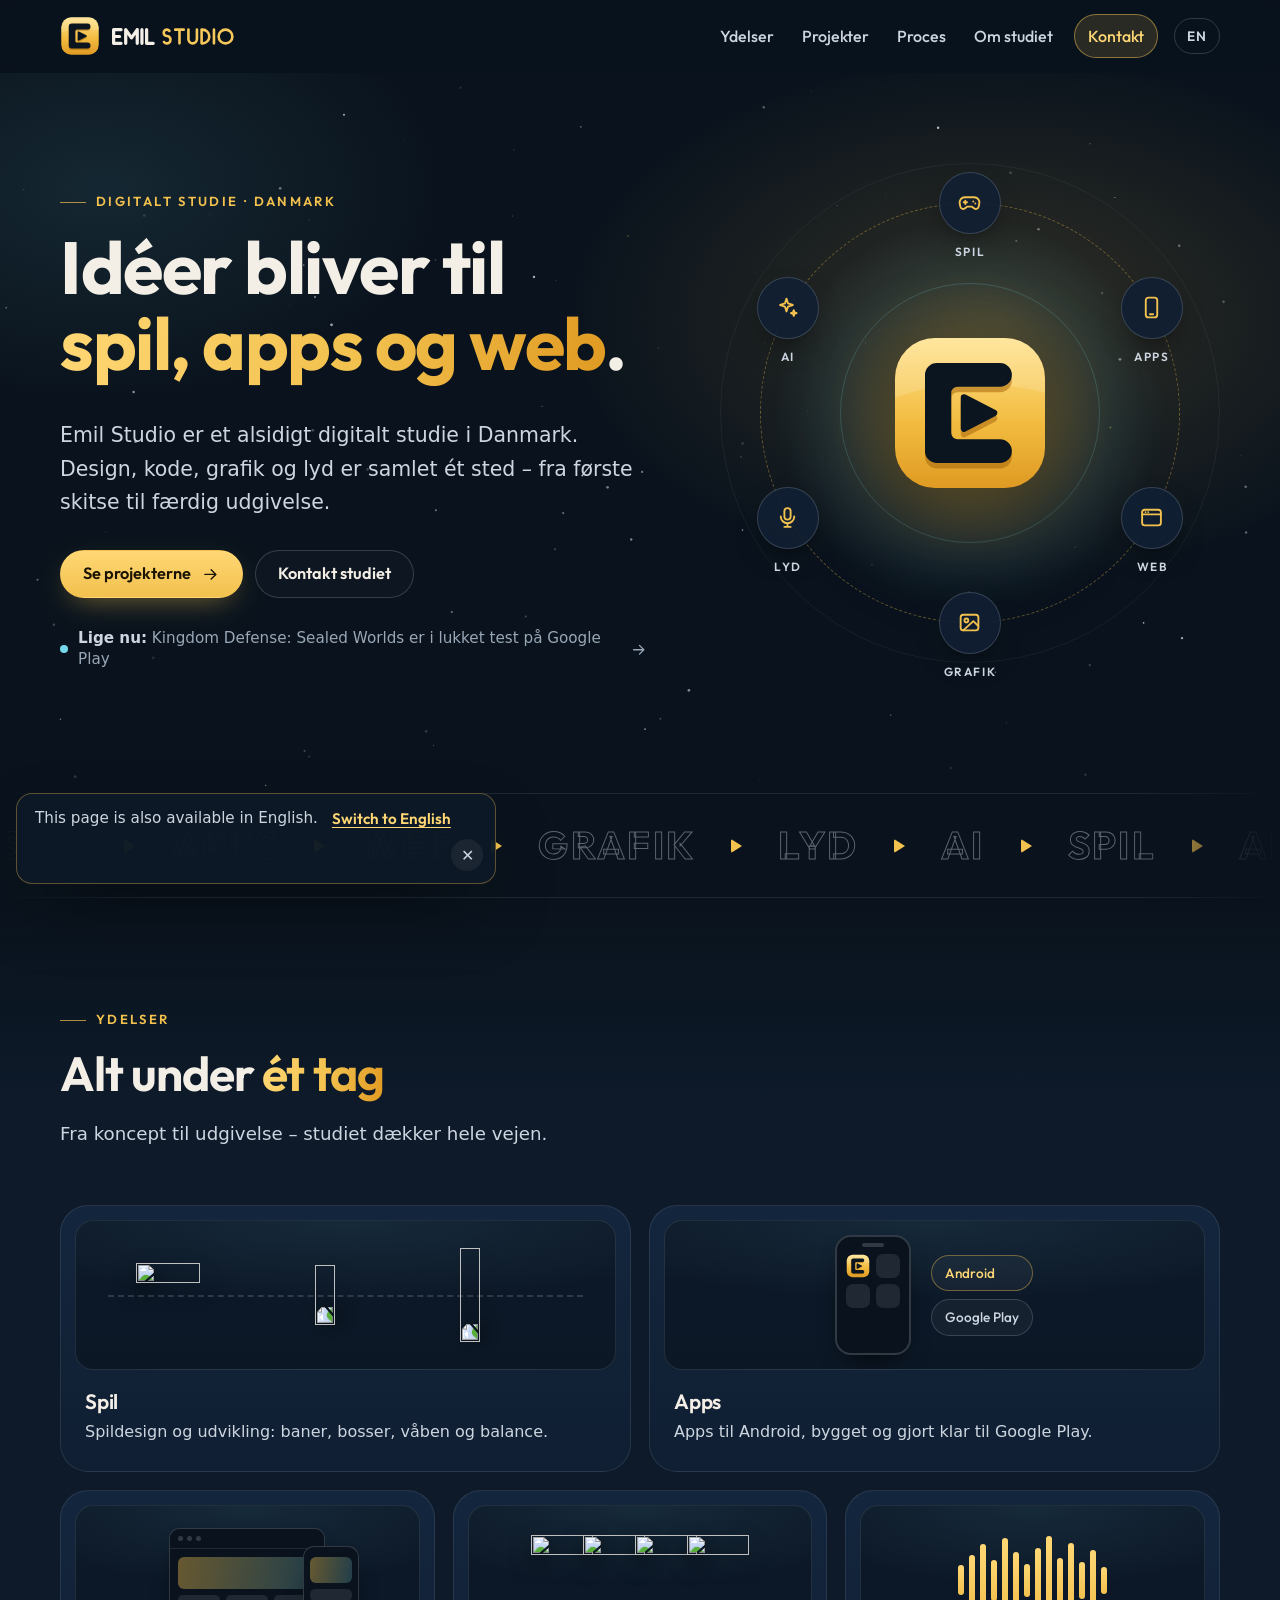
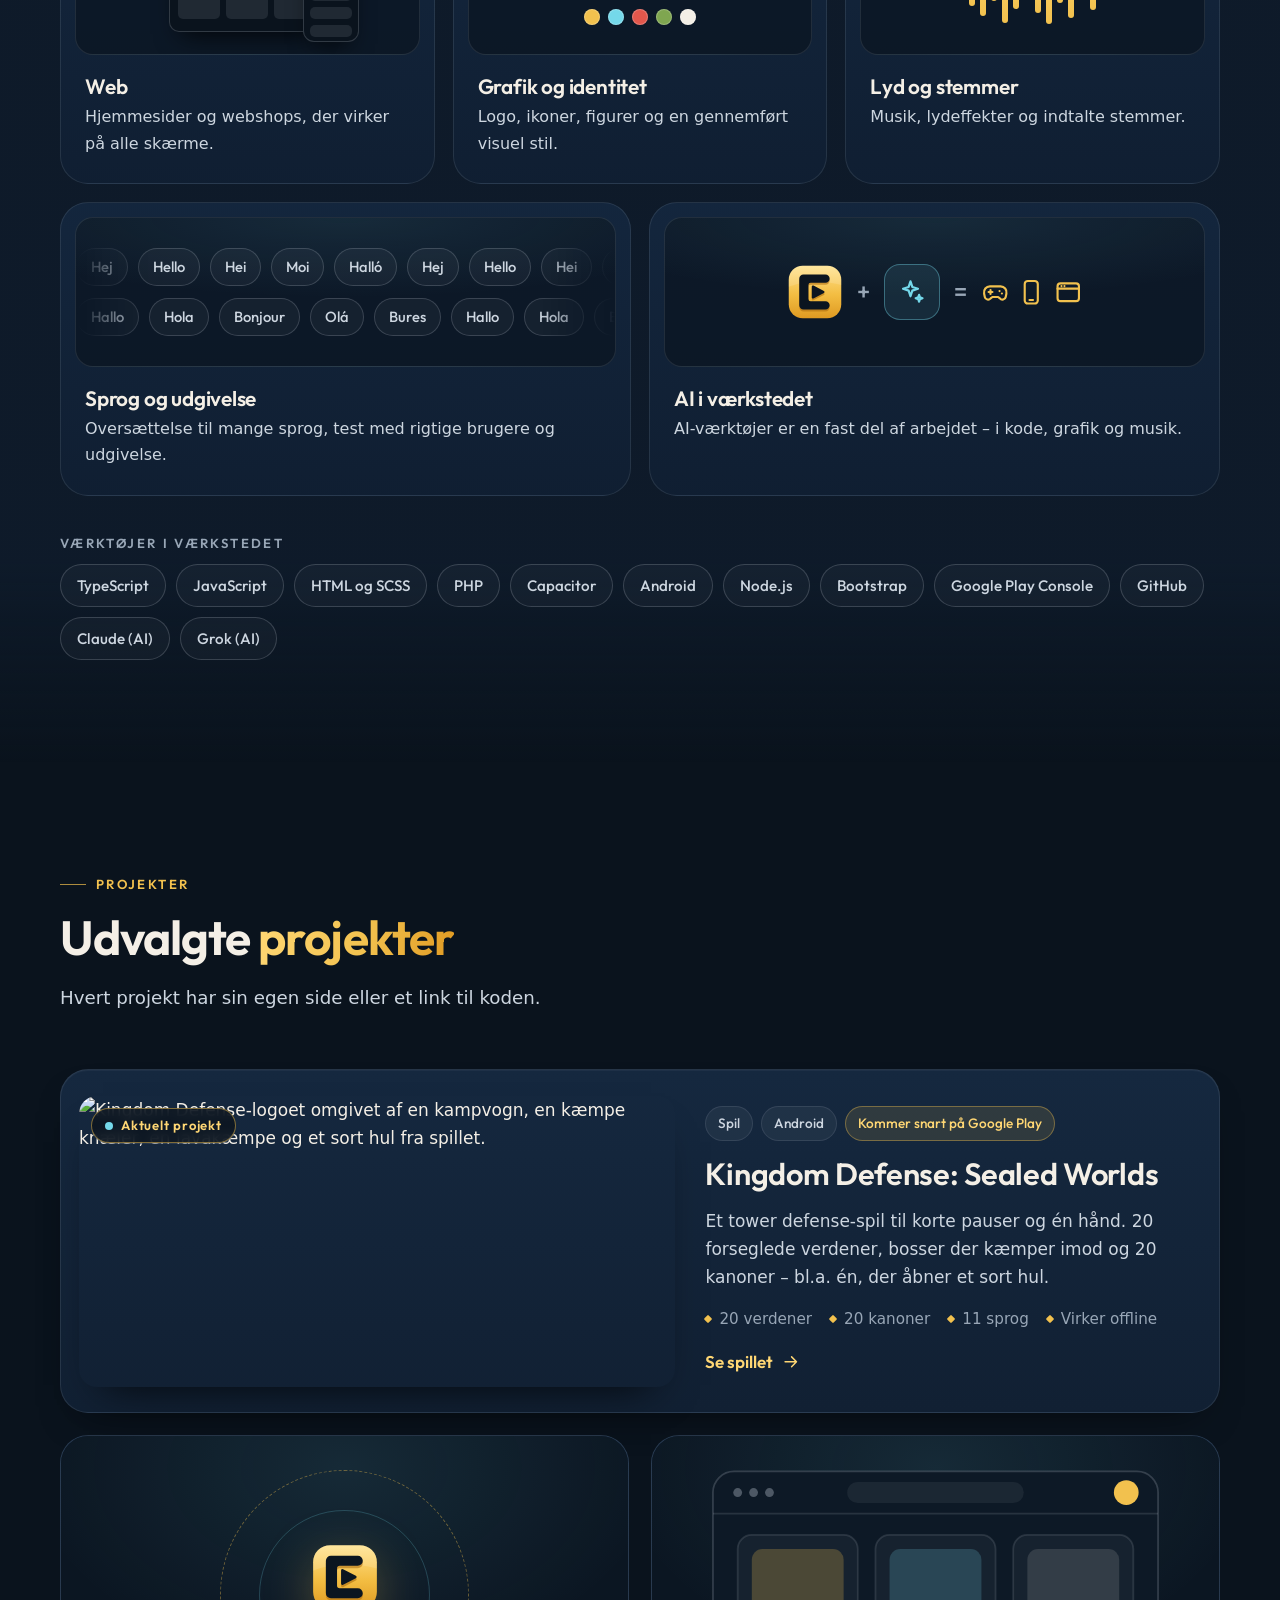
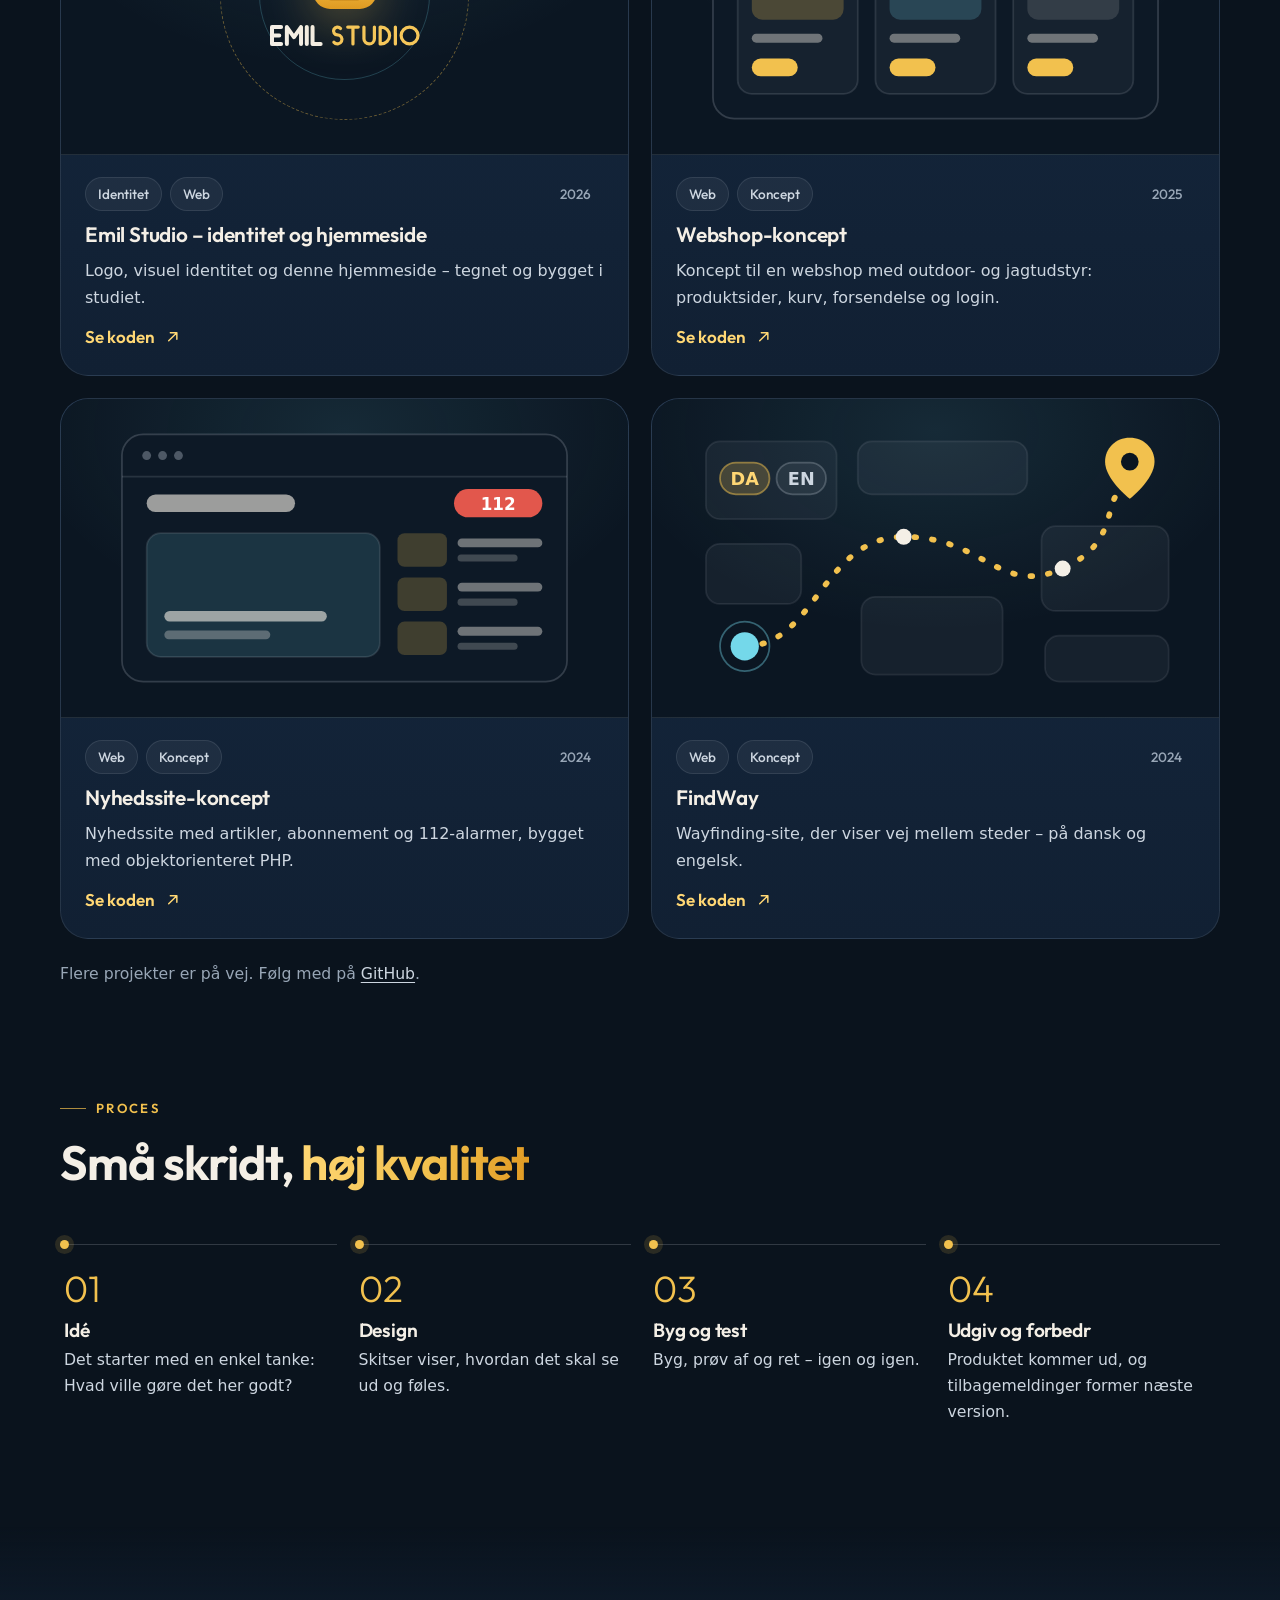
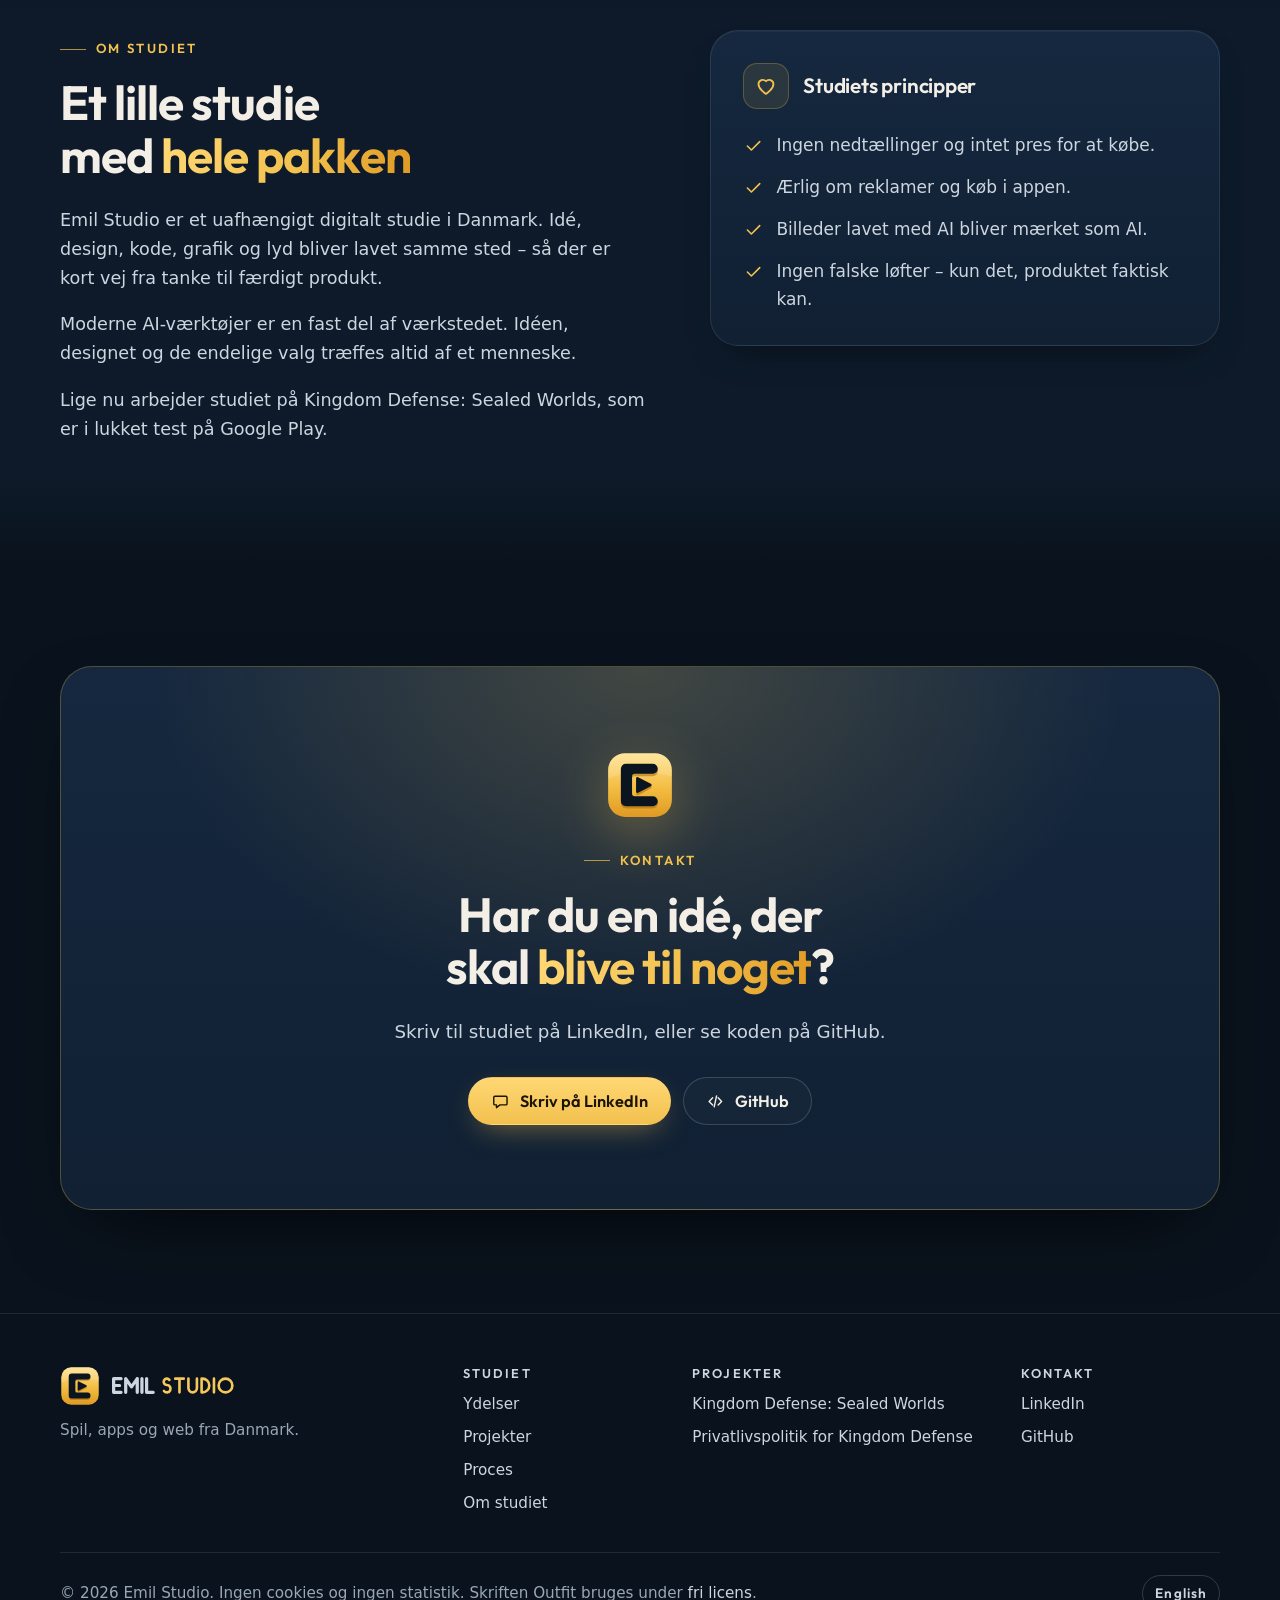
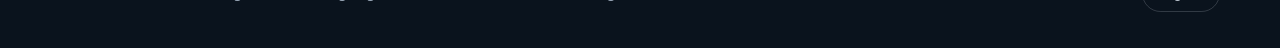
==== index.html @ d2345b9b "Version 2: professionelt studie, ny skrift og levende forside - Studiet er afsender: ydelser, udvalg" ====
<!doctype html>
<html lang="da">
<head>
  <meta charset="utf-8">
  <meta name="viewport" content="width=device-width, initial-scale=1">
  <title>Emil Studio – spil, apps og web fra Danmark</title>
  <meta name="description" content="Emil Studio er et alsidigt digitalt studie i Danmark. Spil, apps, hjemmesider, grafik og lyd – fra første idé til færdig udgivelse.">
  <link rel="canonical" href="https://krygerdev.github.io/">
  <link rel="alternate" hreflang="da" href="https://krygerdev.github.io/">
  <link rel="alternate" hreflang="en" href="https://krygerdev.github.io/en/">
  <link rel="alternate" hreflang="x-default" href="https://krygerdev.github.io/">
  <meta name="theme-color" content="#0a131d">
  <link rel="icon" href="favicon.svg" type="image/svg+xml">
  <link rel="icon" href="assets/img/favicon-32.png" sizes="32x32" type="image/png">
  <link rel="apple-touch-icon" href="assets/img/apple-touch-icon.png">
  <link rel="preload" href="assets/fonts/outfit-latin.woff2" as="font" type="font/woff2" crossorigin>
  <meta property="og:type" content="website">
  <meta property="og:site_name" content="Emil Studio">
  <meta property="og:title" content="Emil Studio – spil, apps og web fra Danmark">
  <meta property="og:description" content="Et alsidigt digitalt studie i Danmark. Spil, apps, hjemmesider, grafik og lyd – fra første idé til færdig udgivelse.">
  <meta property="og:url" content="https://krygerdev.github.io/">
  <meta property="og:image" content="https://krygerdev.github.io/assets/img/og-da.jpg">
  <meta property="og:image:width" content="1200">
  <meta property="og:image:height" content="630">
  <meta property="og:image:alt" content="Emil Studio – spil, apps og web fra Danmark">
  <meta property="og:locale" content="da_DK">
  <meta property="og:locale:alternate" content="en_US">
  <meta name="twitter:card" content="summary_large_image">
  <link rel="stylesheet" href="assets/css/style.css">
  <script>document.documentElement.classList.add("js")</script>
  <script src="assets/js/main.js" defer></script>
  <script type="application/ld+json">{"@context":"https://schema.org","@type":"Organization","name":"Emil Studio","url":"https://krygerdev.github.io/","logo":"https://krygerdev.github.io/brand/emil-studio-ikon-1024.png","description":"Alsidigt digitalt studie i Danmark: spil, apps, web, grafik og lyd.","sameAs":["https://www.linkedin.com/in/emilkryger/","https://github.com/KrygerDev"]}</script>
</head>
<body id="top">
  <a class="skip-link" href="#indhold">Gå til indhold</a>
  <div class="progress" aria-hidden="true"><span data-progress></span></div>

  <svg class="svg-defs" aria-hidden="true" focusable="false" xmlns="http://www.w3.org/2000/svg">
    <defs>
      <linearGradient id="logo-gold" x1="0" y1="0" x2="0" y2="1"><stop offset="0" stop-color="#ffe28e"/><stop offset=".55" stop-color="#f3bd42"/><stop offset="1" stop-color="#df9a22"/></linearGradient>
    </defs>
    <symbol id="logo-base" viewBox="0 0 64 64"><rect x="2" y="2" width="60" height="60" rx="16" fill="url(#logo-gold)"/><path d="M2 18A16 16 0 0 1 18 2H46A16 16 0 0 1 62 18V24C46 19 18 19 2 26Z" fill="#fff" opacity=".14"/><path d="M18.75 12H44A4.75 4.75 0 0 1 44 21.5H27A2.5 2.5 0 0 0 24.5 24V40A2.5 2.5 0 0 0 27 42.5H44A4.75 4.75 0 0 1 44 52H18.75A4.75 4.75 0 0 1 14 47.25V16.75A4.75 4.75 0 0 1 18.75 12Z" fill="#a8680e" opacity=".55" transform="translate(0 2.2)"/><path d="M18.75 12H44A4.75 4.75 0 0 1 44 21.5H27A2.5 2.5 0 0 0 24.5 24V40A2.5 2.5 0 0 0 27 42.5H44A4.75 4.75 0 0 1 44 52H18.75A4.75 4.75 0 0 1 14 47.25V16.75A4.75 4.75 0 0 1 18.75 12Z" fill="#0b1520"/></symbol>
    <symbol id="logo-play" viewBox="0 0 64 64"><path d="M29.6 25.8L41.6 32L29.6 38.2Z" fill="#a8680e" stroke="#a8680e" stroke-width="2.6" stroke-linejoin="round" opacity=".55" transform="translate(0 2.2)"/><path d="M29.6 25.8L41.6 32L29.6 38.2Z" fill="#0b1520" stroke="#0b1520" stroke-width="2.6" stroke-linejoin="round"/></symbol>
    <symbol id="logo-word" viewBox="-2.6 -2.6 195.51 27.2"><path d="M11.88 0H0V22H11.88M0 11H9.5M19.38 22V0L28.62 13.2L37.86 0V22M45.36 0V22M52.86 0V22H63.42" fill="none" stroke="currentColor" stroke-width="5.2" stroke-linecap="round" stroke-linejoin="round"/><path d="M9.92 1.96A5.1 5.1 0 1 0 5.9 10.21A5.9 5.9 0 1 1 1.25 19.73M19.29 0H32.93M26.11 0V22M40.43 0V15.18A6.82 6.82 0 0 0 54.07 15.18V0M61.57 22V0H62.89A11 11 0 0 1 62.89 22ZM81.39 0V22M88.89 11A11 11 0 1 1 110.89 11A11 11 0 1 1 88.89 11Z" transform="translate(79.42 0)" fill="none" stroke="#f6c75a" stroke-width="4.2" stroke-linecap="round" stroke-linejoin="round"/></symbol>
    <symbol id="i-arrow-right" viewBox="0 0 24 24"><path d="M5 12h14M13 6l6 6-6 6"/></symbol>
    <symbol id="i-out" viewBox="0 0 24 24"><path d="M7 17L17 7M9 7h8v8"/></symbol>
    <symbol id="i-up" viewBox="0 0 24 24"><path d="M12 19V5M6 11l6-6 6 6"/></symbol>
    <symbol id="i-menu" viewBox="0 0 24 24"><path d="M4 8h16M4 16h16"/></symbol>
    <symbol id="i-close" viewBox="0 0 24 24"><path d="M6 6l12 12M18 6L6 18"/></symbol>
    <symbol id="i-phone" viewBox="0 0 24 24"><rect x="6.5" y="2.5" width="11" height="19" rx="2.6"/><path d="M10.5 18.5h3"/></symbol>
    <symbol id="i-gamepad" viewBox="0 0 24 24"><path d="M7.5 7h9a5 5 0 0 1 4.9 6l-.6 3a2.8 2.8 0 0 1-4.9 1.2L14.4 16H9.6l-1.5 1.2A2.8 2.8 0 0 1 3.2 16l-.6-3A5 5 0 0 1 7.5 7z"/><path d="M8 10.2v3.2M6.4 11.8h3.2"/><circle cx="15.6" cy="11" r=".9" fill="currentColor" stroke="none"/><circle cx="17.6" cy="13" r=".9" fill="currentColor" stroke="none"/></symbol>
    <symbol id="i-browser" viewBox="0 0 24 24"><rect x="3" y="4.5" width="18" height="15" rx="2.5"/><path d="M3 9h18M6.3 6.8h.01M8.8 6.8h.01"/></symbol>
    <symbol id="i-image" viewBox="0 0 24 24"><rect x="3.5" y="4.5" width="17" height="15" rx="2.5"/><circle cx="9" cy="10" r="1.8"/><path d="M20.5 15.5l-4.8-4.8L6 19.5"/></symbol>
    <symbol id="i-mic" viewBox="0 0 24 24"><rect x="9" y="3" width="6" height="11" rx="3"/><path d="M5.5 11a6.5 6.5 0 0 0 13 0M12 17.5V21M9 21h6"/></symbol>
    <symbol id="i-sparkles" viewBox="0 0 24 24"><path d="M11 3.5l1.5 4.6 4.6 1.5-4.6 1.5L11 15.7l-1.5-4.6-4.6-1.5 4.6-1.5z"/><path d="M18 14.5l.7 2.1 2.1.7-2.1.7-.7 2.1-.7-2.1-2.1-.7 2.1-.7z"/></symbol>
    <symbol id="i-heart" viewBox="0 0 24 24"><path d="M12 20s-7.5-4.6-7.5-10A4.3 4.3 0 0 1 12 7.3 4.3 4.3 0 0 1 19.5 10c0 5.4-7.5 10-7.5 10z"/></symbol>
    <symbol id="i-check" viewBox="0 0 24 24"><path d="M5 12.5l4.5 4.5L19 7.5"/></symbol>
    <symbol id="i-code" viewBox="0 0 24 24"><path d="M8.5 7.5L4 12l4.5 4.5M15.5 7.5L20 12l-4.5 4.5M13.5 5l-3 14"/></symbol>
    <symbol id="i-chat" viewBox="0 0 24 24"><path d="M5 5.5h14A1.5 1.5 0 0 1 20.5 7v8a1.5 1.5 0 0 1-1.5 1.5h-7.5L7 20v-3.5H5A1.5 1.5 0 0 1 3.500 15V7A1.5 1.5 0 0 1 5 5.5z"/></symbol>
  </svg>

  <header class="site-header">
    <div class="container header-inner">
      <a class="brand" href="./">
        <svg class="logo-mark" viewBox="0 0 64 64" aria-hidden="true"><use href="#logo-base"/><use class="logo-play" href="#logo-play"/></svg>
        <svg class="logo-word" viewBox="0 0 195.51 27.2" aria-hidden="true"><use href="#logo-word"/></svg><span class="sr-only">Emil Studio</span>
      </a>
      <nav class="site-nav" id="site-nav" aria-label="Hovedmenu">
        <ul>
          <li><a href="#ydelser">Ydelser</a></li>
          <li><a href="#projekter">Projekter</a></li>
          <li><a href="#proces">Proces</a></li>
          <li><a href="#om">Om studiet</a></li>
          <li><a class="nav-cta" href="#kontakt">Kontakt</a></li>
        </ul>
      </nav>
      <div class="header-tools">
        <a class="lang" href="en/" hreflang="en" lang="en"><span aria-hidden="true">EN</span><span class="sr-only">English</span></a>
        <button class="menu-toggle" type="button" aria-expanded="false" aria-controls="site-nav" data-menu-toggle>
          <svg class="i i-open" aria-hidden="true"><use href="#i-menu"/></svg>
          <svg class="i i-close" aria-hidden="true"><use href="#i-close"/></svg>
          <span class="sr-only">Menu</span>
        </button>
      </div>
    </div>
  </header>

  <main id="indhold">

    <section class="hero" aria-labelledby="hero-title">
      <canvas class="stars" data-stars aria-hidden="true"></canvas>
      <div class="container hero__grid">
        <div class="hero__text">
          <p class="eyebrow">Digitalt studie · Danmark</p>
          <h1 id="hero-title">Idéer bliver til <em>spil, apps og web</em>.</h1>
          <p class="lead">Emil Studio er et alsidigt digitalt studie i Danmark. Design, kode, grafik og lyd er samlet ét sted – fra første skitse til færdig udgivelse.</p>
          <div class="actions">
            <a class="btn btn--primary" href="#projekter">Se projekterne <svg class="i" aria-hidden="true"><use href="#i-arrow-right"/></svg></a>
            <a class="btn btn--ghost" href="#kontakt">Kontakt studiet</a>
          </div>
          <a class="now" href="kingdom-defense/">
            <span class="dot" aria-hidden="true"></span>
            <span><strong>Lige nu:</strong> Kingdom Defense: Sealed Worlds er i lukket test på Google Play</span>
            <svg class="i" aria-hidden="true"><use href="#i-arrow-right"/></svg>
          </a>
        </div>

        <div class="studio-visual">
          <div class="sv-glow" aria-hidden="true"></div>
          <div class="sv-ring sv-ring--outer" aria-hidden="true"></div>
          <div class="sv-ring sv-ring--dash" aria-hidden="true"></div>
          <div class="sv-ring sv-ring--inner" aria-hidden="true"></div>
          <div class="sv-mark" aria-hidden="true"><span class="sv-pulse"></span><span class="sv-pulse sv-pulse--2"></span><svg class="sv-logo" viewBox="0 0 64 64"><use href="#logo-base"/><use class="logo-play" href="#logo-play"/></svg></div>
          <ul class="sv-orbit" aria-label="Det laver studiet">
            <li class="sv-chip sv-chip--1"><a class="sv-chip__in" href="#ydelse-spil"><span class="sv-chip__icon"><svg class="i" aria-hidden="true"><use href="#i-gamepad"/></svg></span><span class="sv-chip__label">Spil</span></a></li>
            <li class="sv-chip sv-chip--2"><a class="sv-chip__in" href="#ydelse-apps"><span class="sv-chip__icon"><svg class="i" aria-hidden="true"><use href="#i-phone"/></svg></span><span class="sv-chip__label">Apps</span></a></li>
            <li class="sv-chip sv-chip--3"><a class="sv-chip__in" href="#ydelse-web"><span class="sv-chip__icon"><svg class="i" aria-hidden="true"><use href="#i-browser"/></svg></span><span class="sv-chip__label">Web</span></a></li>
            <li class="sv-chip sv-chip--4"><a class="sv-chip__in" href="#ydelse-grafik"><span class="sv-chip__icon"><svg class="i" aria-hidden="true"><use href="#i-image"/></svg></span><span class="sv-chip__label">Grafik</span></a></li>
            <li class="sv-chip sv-chip--5"><a class="sv-chip__in" href="#ydelse-lyd"><span class="sv-chip__icon"><svg class="i" aria-hidden="true"><use href="#i-mic"/></svg></span><span class="sv-chip__label">Lyd</span></a></li>
            <li class="sv-chip sv-chip--6"><a class="sv-chip__in" href="#ydelse-ai"><span class="sv-chip__icon"><svg class="i" aria-hidden="true"><use href="#i-sparkles"/></svg></span><span class="sv-chip__label">AI</span></a></li>
          </ul>
        </div>
      </div>
    </section>

    <div class="marquee" aria-hidden="true">
      <div class="marquee__track">
        <span>Spil</span><i></i><span>Apps</span><i></i><span>Web</span><i></i><span>Grafik</span><i></i><span>Lyd</span><i></i><span>AI</span><i></i>
        <span>Spil</span><i></i><span>Apps</span><i></i><span>Web</span><i></i><span>Grafik</span><i></i><span>Lyd</span><i></i><span>AI</span><i></i>
        <span>Spil</span><i></i><span>Apps</span><i></i><span>Web</span><i></i><span>Grafik</span><i></i><span>Lyd</span><i></i><span>AI</span><i></i>
        <span>Spil</span><i></i><span>Apps</span><i></i><span>Web</span><i></i><span>Grafik</span><i></i><span>Lyd</span><i></i><span>AI</span><i></i>
      </div>
    </div>

    <section class="section section--alt" id="ydelser" aria-labelledby="ydelser-title">
      <div class="container">
        <div class="section-head reveal">
          <p class="eyebrow">Ydelser</p>
          <h2 id="ydelser-title">Alt under <em>ét tag</em></h2>
          <p>Fra koncept til udgivelse – studiet dækker hele vejen.</p>
        </div>
        <ul class="bento" data-stagger>
          <li class="bento__card spot reveal" id="ydelse-spil">
            <div class="mini mini--game" aria-hidden="true">
              <img class="mini__s mini__s--1" src="assets/img/kd/art/tower_tesla.png" width="256" height="256" loading="lazy" alt="">
              <img class="mini__s mini__s--2" src="assets/img/kd/art/heavy.png" width="256" height="256" loading="lazy" alt="">
              <img class="mini__s mini__s--3" src="assets/img/kd/art/boss_mini_1.png" width="320" height="320" loading="lazy" alt="">
            </div>
            <h3>Spil</h3>
            <p>Spildesign og udvikling: baner, bosser, våben og balance.</p>
          </li>
          <li class="bento__card spot reveal" id="ydelse-apps">
            <div class="mini mini--app" aria-hidden="true">
              <span class="phone"><svg viewBox="0 0 64 64"><use href="#logo-base"/><use href="#logo-play"/></svg><i></i><i></i><i></i></span>
              <span class="mini__pills"><span>Android</span><span>Google Play</span></span>
            </div>
            <h3>Apps</h3>
            <p>Apps til Android, bygget og gjort klar til Google Play.</p>
          </li>
          <li class="bento__card bento__card--s spot reveal" id="ydelse-web">
            <div class="mini mini--web" aria-hidden="true">
              <span class="win"><span class="win__bar"><i></i><i></i><i></i></span><span class="win__hero"></span><span class="win__row"><b></b><b></b><b></b></span></span>
              <span class="win win--phone"><span class="win__hero"></span><span class="win__row"><b></b><b></b><b></b></span></span>
            </div>
            <h3>Web</h3>
            <p>Hjemmesider og webshops, der virker på alle skærme.</p>
          </li>
          <li class="bento__card bento__card--s spot reveal" id="ydelse-grafik">
            <div class="mini mini--art" aria-hidden="true">
              <div class="mini__skins">
                <img src="assets/img/kd/art/turret_gold.png" width="512" height="512" loading="lazy" alt="">
                <img src="assets/img/kd/art/turret_viper.png" width="512" height="512" loading="lazy" alt="">
                <img src="assets/img/kd/art/turret_crimson.png" width="512" height="512" loading="lazy" alt="">
                <img src="assets/img/kd/art/turret_arctic.png" width="512" height="512" loading="lazy" alt="">
              </div>
              <div class="mini__swatches"><i style="--c:#f2c14e"></i><i style="--c:#74d8ea"></i><i style="--c:#e2574c"></i><i style="--c:#7fa650"></i><i style="--c:#f4efe6"></i></div>
            </div>
            <h3>Grafik og identitet</h3>
            <p>Logo, ikoner, figurer og en gennemført visuel stil.</p>
          </li>
          <li class="bento__card bento__card--s spot reveal" id="ydelse-lyd">
            <div class="mini mini--sound" aria-hidden="true">
              <span class="eq"><i style="--h:34%;--d:-.2s"></i><i style="--h:58%;--d:-.9s"></i><i style="--h:82%;--d:-.4s"></i><i style="--h:46%;--d:-1.1s"></i><i style="--h:96%;--d:-.6s"></i><i style="--h:64%;--d:-.1s"></i><i style="--h:38%;--d:-.8s"></i><i style="--h:74%;--d:-.3s"></i><i style="--h:100%;--d:-1s"></i><i style="--h:52%;--d:-.5s"></i><i style="--h:86%;--d:-.7s"></i><i style="--h:42%;--d:-.25s"></i><i style="--h:68%;--d:-.95s"></i><i style="--h:30%;--d:-.45s"></i></span>
            </div>
            <h3>Lyd og stemmer</h3>
            <p>Musik, lydeffekter og indtalte stemmer.</p>
          </li>
          <li class="bento__card spot reveal" id="ydelse-sprog">
            <div class="mini mini--lang" aria-hidden="true">
              <div class="greet"><div class="greet__track"><span>Hej</span><span>Hello</span><span>Hei</span><span>Moi</span><span>Halló</span><span>Hej</span><span>Hello</span><span>Hei</span><span>Moi</span><span>Halló</span><span>Hej</span><span>Hello</span><span>Hei</span><span>Moi</span><span>Halló</span><span>Hej</span><span>Hello</span><span>Hei</span><span>Moi</span><span>Halló</span></div></div>
              <div class="greet greet--rev"><div class="greet__track"><span>Hallo</span><span>Hola</span><span>Bonjour</span><span>Olá</span><span>Bures</span><span>Hallo</span><span>Hola</span><span>Bonjour</span><span>Olá</span><span>Bures</span><span>Hallo</span><span>Hola</span><span>Bonjour</span><span>Olá</span><span>Bures</span><span>Hallo</span><span>Hola</span><span>Bonjour</span><span>Olá</span><span>Bures</span></div></div>
            </div>
            <h3>Sprog og udgivelse</h3>
            <p>Oversættelse til mange sprog, test med rigtige brugere og udgivelse.</p>
          </li>
          <li class="bento__card spot reveal" id="ydelse-ai">
            <div class="mini mini--ai" aria-hidden="true">
              <svg class="mini__logo" viewBox="0 0 64 64"><use href="#logo-base"/><use href="#logo-play"/></svg>
              <span class="mini__op">+</span>
              <span class="mini__badge"><svg class="i"><use href="#i-sparkles"/></svg></span>
              <span class="mini__op">=</span>
              <span class="mini__trio"><svg class="i"><use href="#i-gamepad"/></svg><svg class="i"><use href="#i-phone"/></svg><svg class="i"><use href="#i-browser"/></svg></span>
            </div>
            <h3>AI i værkstedet</h3>
            <p>AI-værktøjer er en fast del af arbejdet – i kode, grafik og musik.</p>
          </li>
        </ul>
        <div class="tools reveal">
          <h3 class="tools__title">Værktøjer i værkstedet</h3>
          <ul class="chips">
            <li>TypeScript</li>
            <li>JavaScript</li>
            <li>HTML og SCSS</li>
            <li>PHP</li>
            <li>Capacitor</li>
            <li>Android</li>
            <li>Node.js</li>
            <li>Bootstrap</li>
            <li>Google Play Console</li>
            <li>GitHub</li>
            <li>Claude (AI)</li>
            <li>Grok (AI)</li>
          </ul>
        </div>
      </div>
    </section>

    <section class="section" id="projekter" aria-labelledby="projekter-title">
      <div class="container">
        <div class="section-head reveal">
          <p class="eyebrow">Projekter</p>
          <h2 id="projekter-title">Udvalgte <em>projekter</em></h2>
          <p>Hvert projekt har sin egen side eller et link til koden.</p>
        </div>

        <article class="project spot reveal" data-tilt>
          <div class="project__media">
            <img src="assets/img/kd/kd-banner.jpg" srcset="assets/img/kd/kd-banner-640.jpg 640w, assets/img/kd/kd-banner.jpg 1024w" sizes="(min-width: 900px) 620px, 100vw" width="1024" height="500" loading="lazy" alt="Kingdom Defense-logoet omgivet af en kampvogn, en kæmpe knæler, en lavakæmpe og et sort hul fra spillet.">
            <span class="project__badge"><span class="dot" aria-hidden="true"></span> Aktuelt projekt</span>
          </div>
          <div class="project__body">
            <ul class="tags">
              <li class="tag">Spil</li>
              <li class="tag">Android</li>
              <li class="tag tag--gold">Kommer snart på Google Play</li>
            </ul>
            <h3><a class="stretched" href="kingdom-defense/">Kingdom Defense: Sealed Worlds</a></h3>
            <p>Et tower defense-spil til korte pauser og én hånd. 20 forseglede verdener, bosser der kæmper imod og 20 kanoner – bl.a. én, der åbner et sort hul.</p>
            <ul class="facts-inline">
              <li>20 verdener</li>
              <li>20 kanoner</li>
              <li>11 sprog</li>
              <li>Virker offline</li>
            </ul>
            <span class="link-arrow" aria-hidden="true">Se spillet <svg class="i"><use href="#i-arrow-right"/></svg></span>
          </div>
        </article>

        <ul class="work" data-stagger>
          <li class="work__card spot reveal">
            <div class="cover" aria-hidden="true">
              <span class="cover__ring"></span><span class="cover__ring cover__ring--2"></span>
              <span class="cover__logo">
                <svg class="logo-mark" viewBox="0 0 64 64"><use href="#logo-base"/><use href="#logo-play"/></svg>
                <svg class="logo-word" viewBox="0 0 195.51 27.2"><use href="#logo-word"/></svg>
              </span>
            </div>
            <div class="work__body">
              <ul class="tags"><li class="tag">Identitet</li><li class="tag">Web</li><li class="tag tag--year">2026</li></ul>
              <h3><a class="stretched" href="https://github.com/KrygerDev/KrygerDev.github.io">Emil Studio – identitet og hjemmeside</a></h3>
              <p>Logo, visuel identitet og denne hjemmeside – tegnet og bygget i studiet.</p>
              <span class="link-arrow" aria-hidden="true">Se koden <svg class="i"><use href="#i-out"/></svg></span>
            </div>
          </li>
          <li class="work__card spot reveal">
            <div class="cover" aria-hidden="true">
              <svg viewBox="0 0 320 180">
                <rect x="34" y="20" width="252" height="140" rx="12" fill="#0d1926" stroke="rgba(226,234,244,.18)"/>
                <path d="M34 44h252" stroke="rgba(226,234,244,.12)"/>
                <circle cx="48" cy="32" r="2.5" fill="rgba(226,234,244,.3)"/><circle cx="57" cy="32" r="2.5" fill="rgba(226,234,244,.3)"/><circle cx="66" cy="32" r="2.5" fill="rgba(226,234,244,.3)"/>
                <rect x="110" y="26" width="100" height="12" rx="6" fill="rgba(255,255,255,.06)"/>
                <circle cx="268" cy="32" r="7" fill="#f2c14e"/>
                <rect x="48" y="56" width="68" height="90" rx="8" fill="rgba(255,255,255,.04)" stroke="rgba(226,234,244,.12)"/><rect x="56" y="64" width="52" height="40" rx="6" fill="rgba(242,193,78,.24)"/><rect x="56" y="112" width="40" height="5" rx="2.5" fill="rgba(244,239,230,.4)"/><rect x="56" y="126" width="26" height="10" rx="5" fill="#f2c14e"/>
                <rect x="126" y="56" width="68" height="90" rx="8" fill="rgba(255,255,255,.04)" stroke="rgba(226,234,244,.12)"/><rect x="134" y="64" width="52" height="40" rx="6" fill="rgba(116,216,234,.2)"/><rect x="134" y="112" width="40" height="5" rx="2.5" fill="rgba(244,239,230,.4)"/><rect x="134" y="126" width="26" height="10" rx="5" fill="#f2c14e"/>
                <rect x="204" y="56" width="68" height="90" rx="8" fill="rgba(255,255,255,.04)" stroke="rgba(226,234,244,.12)"/><rect x="212" y="64" width="52" height="40" rx="6" fill="rgba(244,239,230,.13)"/><rect x="212" y="112" width="40" height="5" rx="2.5" fill="rgba(244,239,230,.4)"/><rect x="212" y="126" width="26" height="10" rx="5" fill="#f2c14e"/>
              </svg>
            </div>
            <div class="work__body">
              <ul class="tags"><li class="tag">Web</li><li class="tag">Koncept</li><li class="tag tag--year">2025</li></ul>
              <h3><a class="stretched" href="https://github.com/KrygerDev/Grejfreak_produk">Webshop-koncept</a></h3>
              <p>Koncept til en webshop med outdoor- og jagtudstyr: produktsider, kurv, forsendelse og login.</p>
              <span class="link-arrow" aria-hidden="true">Se koden <svg class="i"><use href="#i-out"/></svg></span>
            </div>
          </li>
          <li class="work__card spot reveal">
            <div class="cover" aria-hidden="true">
              <svg viewBox="0 0 320 180">
                <rect x="34" y="20" width="252" height="140" rx="12" fill="#0d1926" stroke="rgba(226,234,244,.18)"/>
                <path d="M34 44h252" stroke="rgba(226,234,244,.12)"/>
                <circle cx="48" cy="32" r="2.5" fill="rgba(226,234,244,.3)"/><circle cx="57" cy="32" r="2.5" fill="rgba(226,234,244,.3)"/><circle cx="66" cy="32" r="2.5" fill="rgba(226,234,244,.3)"/>
                <rect x="48" y="54" width="84" height="10" rx="5" fill="rgba(244,239,230,.62)"/>
                <rect x="222" y="51" width="50" height="16" rx="8" fill="#e2574c"/><text x="247" y="62.6" text-anchor="middle" font-family="Segoe UI, system-ui, sans-serif" font-size="9.5" font-weight="700" fill="#fff">112</text>
                <rect x="48" y="76" width="132" height="70" rx="8" fill="rgba(116,216,234,.14)" stroke="rgba(226,234,244,.12)"/>
                <rect x="58" y="120" width="92" height="6" rx="3" fill="rgba(244,239,230,.6)"/><rect x="58" y="131" width="60" height="5" rx="2.5" fill="rgba(244,239,230,.3)"/>
                <rect x="190" y="76" width="28" height="19" rx="4" fill="rgba(242,193,78,.22)"/><rect x="224" y="79" width="48" height="5" rx="2.5" fill="rgba(244,239,230,.42)"/><rect x="224" y="88" width="34" height="4" rx="2" fill="rgba(244,239,230,.22)"/>
                <rect x="190" y="101" width="28" height="19" rx="4" fill="rgba(242,193,78,.22)"/><rect x="224" y="104" width="48" height="5" rx="2.5" fill="rgba(244,239,230,.42)"/><rect x="224" y="113" width="34" height="4" rx="2" fill="rgba(244,239,230,.22)"/>
                <rect x="190" y="126" width="28" height="19" rx="4" fill="rgba(242,193,78,.22)"/><rect x="224" y="129" width="48" height="5" rx="2.5" fill="rgba(244,239,230,.42)"/><rect x="224" y="138" width="34" height="4" rx="2" fill="rgba(244,239,230,.22)"/>
              </svg>
            </div>
            <div class="work__body">
              <ul class="tags"><li class="tag">Web</li><li class="tag">Koncept</li><li class="tag tag--year">2024</li></ul>
              <h3><a class="stretched" href="https://github.com/KrygerDev/News">Nyhedssite-koncept</a></h3>
              <p>Nyhedssite med artikler, abonnement og 112-alarmer, bygget med objektorienteret PHP.</p>
              <span class="link-arrow" aria-hidden="true">Se koden <svg class="i"><use href="#i-out"/></svg></span>
            </div>
          </li>
          <li class="work__card spot reveal">
            <div class="cover" aria-hidden="true">
              <svg viewBox="0 0 320 180">
                <g fill="rgba(226,234,244,.05)" stroke="rgba(226,234,244,.09)"><rect x="30" y="24" width="74" height="44" rx="8"/><rect x="116" y="24" width="96" height="30" rx="8"/><rect x="220" y="72" width="72" height="48" rx="8"/><rect x="30" y="82" width="54" height="34" rx="8"/><rect x="118" y="112" width="80" height="44" rx="8"/><rect x="222" y="134" width="70" height="26" rx="8"/></g>
                <path d="M52 140C92 140 96 78 142 78S196 112 232 96 252 52 270 50" fill="none" stroke="#f2c14e" stroke-width="3.2" stroke-linecap="round" stroke-dasharray="1 9"/>
                <circle cx="52" cy="140" r="14" fill="none" stroke="rgba(116,216,234,.4)"/><circle cx="52" cy="140" r="8" fill="#74d8ea"/>
                <circle cx="142" cy="78" r="4.5" fill="#f4efe6"/><circle cx="232" cy="96" r="4.5" fill="#f4efe6"/>
                <path d="M270 22c-8 0-14 6-14 13.5 0 10 14 21 14 21s14-11 14-21C284 28 278 22 270 22z" fill="#f2c14e"/><circle cx="270" cy="35.500" r="5" fill="#0b1520"/>
                <g font-family="Segoe UI, system-ui, sans-serif" font-size="10" font-weight="700" text-anchor="middle"><rect x="38" y="36" width="28" height="18" rx="9" fill="rgba(242,193,78,.2)" stroke="rgba(242,193,78,.5)"/><text x="52" y="48.6" fill="#ffd774">DA</text><rect x="70" y="36" width="28" height="18" rx="9" fill="rgba(255,255,255,.06)" stroke="rgba(226,234,244,.22)"/><text x="84" y="48.6" fill="#cdd6e0">EN</text></g>
              </svg>
            </div>
            <div class="work__body">
              <ul class="tags"><li class="tag">Web</li><li class="tag">Koncept</li><li class="tag tag--year">2024</li></ul>
              <h3><a class="stretched" href="https://github.com/KrygerDev/FindWay">FindWay</a></h3>
              <p>Wayfinding-site, der viser vej mellem steder – på dansk og engelsk.</p>
              <span class="link-arrow" aria-hidden="true">Se koden <svg class="i"><use href="#i-out"/></svg></span>
            </div>
          </li>
        </ul>
        <p class="work-note reveal">Flere projekter er på vej. Følg med på <a href="https://github.com/KrygerDev" rel="me">GitHub</a>.</p>
      </div>
    </section>

    <section class="section" id="proces" aria-labelledby="proces-title">
      <div class="container">
        <div class="section-head reveal">
          <p class="eyebrow">Proces</p>
          <h2 id="proces-title">Små skridt, <em>høj kvalitet</em></h2>
        </div>
        <ol class="steps" data-stagger>
          <li class="step reveal">
            <h3>Idé</h3>
            <p>Det starter med en enkel tanke: Hvad ville gøre det her godt?</p>
          </li>
          <li class="step reveal">
            <h3>Design</h3>
            <p>Skitser viser, hvordan det skal se ud og føles.</p>
          </li>
          <li class="step reveal">
            <h3>Byg og test</h3>
            <p>Byg, prøv af og ret – igen og igen.</p>
          </li>
          <li class="step reveal">
            <h3>Udgiv og forbedr</h3>
            <p>Produktet kommer ud, og tilbagemeldinger former næste version.</p>
          </li>
        </ol>
      </div>
    </section>

    <section class="section section--alt" id="om" aria-labelledby="om-title">
      <div class="container about">
        <div class="about__text reveal">
          <p class="eyebrow">Om studiet</p>
          <h2 id="om-title">Et lille studie med <em>hele pakken</em></h2>
          <p>Emil Studio er et uafhængigt digitalt studie i Danmark. Idé, design, kode, grafik og lyd bliver lavet samme sted – så der er kort vej fra tanke til færdigt produkt.</p>
          <p>Moderne AI-værktøjer er en fast del af værkstedet. Idéen, designet og de endelige valg træffes altid af et menneske.</p>
          <p>Lige nu arbejder studiet på Kingdom Defense: Sealed Worlds, som er i lukket test på Google Play.</p>
        </div>
        <div class="fair spot reveal">
          <h3><span class="icon-badge" aria-hidden="true"><svg class="i"><use href="#i-heart"/></svg></span> Studiets principper</h3>
          <ul class="checklist">
            <li><svg class="i" aria-hidden="true"><use href="#i-check"/></svg><span>Ingen nedtællinger og intet pres for at købe.</span></li>
            <li><svg class="i" aria-hidden="true"><use href="#i-check"/></svg><span>Ærlig om reklamer og køb i appen.</span></li>
            <li><svg class="i" aria-hidden="true"><use href="#i-check"/></svg><span>Billeder lavet med AI bliver mærket som AI.</span></li>
            <li><svg class="i" aria-hidden="true"><use href="#i-check"/></svg><span>Ingen falske løfter – kun det, produktet faktisk kan.</span></li>
          </ul>
        </div>
      </div>
    </section>

    <section class="section" id="kontakt" aria-labelledby="kontakt-title">
      <div class="container">
        <div class="cta reveal">
          <svg class="cta__mark" viewBox="0 0 64 64" aria-hidden="true"><use href="#logo-base"/><use href="#logo-play"/></svg>
          <p class="eyebrow">Kontakt</p>
          <h2 id="kontakt-title">Har du en idé, der skal <em>blive til noget</em>?</h2>
          <p>Skriv til studiet på LinkedIn, eller se koden på GitHub.</p>
          <div class="actions">
            <a class="btn btn--primary" href="https://www.linkedin.com/in/emilkryger/" rel="me"><svg class="i" aria-hidden="true"><use href="#i-chat"/></svg> Skriv på LinkedIn</a>
            <a class="btn btn--ghost" href="https://github.com/KrygerDev" rel="me"><svg class="i" aria-hidden="true"><use href="#i-code"/></svg> GitHub</a>
          </div>
        </div>
      </div>
    </section>

  </main>

  <footer class="site-footer">
    <div class="container">
      <div class="footer-grid">
        <div>
          <a class="brand" href="./">
            <svg class="logo-mark" viewBox="0 0 64 64" aria-hidden="true"><use href="#logo-base"/><use class="logo-play" href="#logo-play"/></svg>
            <svg class="logo-word" viewBox="0 0 195.51 27.2" aria-hidden="true"><use href="#logo-word"/></svg><span class="sr-only">Emil Studio</span>
          </a>
          <p>Spil, apps og web fra Danmark.</p>
        </div>
        <div>
          <h2>Studiet</h2>
          <ul>
            <li><a href="#ydelser">Ydelser</a></li>
            <li><a href="#projekter">Projekter</a></li>
            <li><a href="#proces">Proces</a></li>
            <li><a href="#om">Om studiet</a></li>
          </ul>
        </div>
        <div>
          <h2>Projekter</h2>
          <ul>
            <li><a href="kingdom-defense/">Kingdom Defense: Sealed Worlds</a></li>
            <li><a href="https://krygerdev.github.io/kingdom-defense-privacy/">Privatlivspolitik for Kingdom Defense</a></li>
          </ul>
        </div>
        <div>
          <h2>Kontakt</h2>
          <ul>
            <li><a href="https://www.linkedin.com/in/emilkryger/" rel="me">LinkedIn</a></li>
            <li><a href="https://github.com/KrygerDev" rel="me">GitHub</a></li>
          </ul>
        </div>
      </div>
      <div class="footer-bottom">
        <p>© 2026 Emil Studio. Ingen cookies og ingen statistik. Skriften Outfit bruges under <a href="assets/fonts/OFL.txt">fri licens</a>.</p>
        <a class="lang" href="en/" hreflang="en" lang="en">English</a>
      </div>
    </div>
  </footer>

  <a class="to-top" href="#top" data-to-top aria-label="Til toppen"><svg class="i" aria-hidden="true"><use href="#i-up"/></svg></a>

  <div class="langbar" data-langbar hidden>
    <span lang="en">This page is also available in English.</span>
    <a href="en/" hreflang="en" lang="en">Switch to English</a>
    <button type="button" data-langbar-close aria-label="Luk">✕</button>
  </div>
</body>
</html>
---- assets/css/style.css ----
/* ==========================================================================
   Emil Studio – fælles stil for alle sider (version 2)
   Farver: natblå, varm elfenben, guld og en smule lyseblå glød.
   Skrift: Outfit til overskrifter (ligger i assets/fonts, fri licens).
   ========================================================================== */

@font-face {
  font-family: "Outfit";
  src: url("../fonts/outfit-latin.woff2") format("woff2");
  font-weight: 100 900;
  font-style: normal;
  font-display: swap;
  unicode-range: U+0000-00FF, U+0131, U+0152-0153, U+02BB-02BC, U+02C6, U+02DA, U+02DC, U+0304, U+0308, U+0329, U+2000-206F, U+20AC, U+2122, U+2191, U+2193, U+2212, U+2215, U+FEFF, U+FFFD;
}

:root {
  color-scheme: dark;
  --bg: #0a131d;
  --bg-2: #0d1926;
  --surface: #112033;
  --surface-2: #15283f;
  --line: rgba(226, 234, 244, 0.1);
  --line-2: rgba(226, 234, 244, 0.18);
  --text: #f4efe6;
  --text-2: #cdd6e0;
  --muted: #98a6b6;
  --gold: #f2c14e;
  --gold-2: #ffd774;
  --on-gold: #1b1404;
  --cyan: #74d8ea;
  --radius: 18px;
  --radius-l: 28px;
  --shadow-1: inset 0 1px 0 rgba(255, 255, 255, 0.04), 0 18px 40px -24px rgba(0, 0, 0, 0.7);
  --shadow-2: 0 30px 80px -30px rgba(0, 0, 0, 0.8);
  --max: 1160px;
  --gutter: clamp(16px, 4vw, 32px);
  --header-h: 72px;
  --font: "Segoe UI Variable Text", "Segoe UI", system-ui, -apple-system, BlinkMacSystemFont, "SF Pro Text", Roboto, "Helvetica Neue", Arial, sans-serif;
  --font-display: "Outfit", "Segoe UI Variable Display", "Segoe UI", system-ui, -apple-system, BlinkMacSystemFont, Roboto, "Helvetica Neue", Arial, sans-serif;
  --ease: cubic-bezier(0.2, 0.7, 0.2, 1);
}

/* ---------- Grundlag ---------- */

*,
*::before,
*::after { box-sizing: border-box; }

html {
  -webkit-text-size-adjust: 100%;
  text-size-adjust: 100%;
  scroll-behavior: smooth;
  scroll-padding-top: calc(var(--header-h) + 16px);
}

body {
  margin: 0;
  min-height: 100vh;
  background: var(--bg);
  color: var(--text);
  font-family: var(--font);
  font-size: 1.0625rem;
  line-height: 1.65;
  -webkit-font-smoothing: antialiased;
  -moz-osx-font-smoothing: grayscale;
}

img,
svg,
canvas { display: block; max-width: 100%; }
img { height: auto; }

a { color: inherit; text-decoration-thickness: 1px; text-underline-offset: 3px; }
a:hover { color: var(--gold-2); }

p { margin: 0 0 1em; }

h1, h2, h3 {
  margin: 0 0 0.5em;
  font-family: var(--font-display);
  line-height: 1.1;
  letter-spacing: -0.02em;
  text-wrap: balance;
}
h1 { font-size: clamp(2.6rem, 5.8vw, 4.6rem); font-weight: 700; line-height: 1.04; }
h2 { font-size: clamp(2rem, 3.8vw, 3rem); font-weight: 650; }
h3 { font-size: 1.3rem; font-weight: 600; letter-spacing: -0.01em; }

/* Fremhævede ord i overskrifter: guld */
h1 em,
h2 em {
  font-style: normal;
  color: var(--gold);
  background: linear-gradient(100deg, var(--gold-2), var(--gold) 55%, #e09a22);
  -webkit-background-clip: text;
  background-clip: text;
  -webkit-text-fill-color: transparent;
}

:focus-visible { outline: 2px solid var(--gold-2); outline-offset: 3px; }

::selection { background: rgba(242, 193, 78, 0.35); color: #fff; }
html { scrollbar-color: #2b3f58 var(--bg); }

.container { width: min(100% - 2 * var(--gutter), var(--max)); margin-inline: auto; }

.sr-only {
  position: absolute !important;
  width: 1px; height: 1px;
  margin: -1px; padding: 0;
  overflow: hidden;
  clip: rect(0 0 0 0);
  white-space: nowrap;
  border: 0;
}

.svg-defs { position: absolute; width: 0; height: 0; overflow: hidden; }

.i {
  width: 1.15em; height: 1.15em;
  flex: none;
  fill: none;
  stroke: currentColor;
  stroke-width: 1.8;
  stroke-linecap: round;
  stroke-linejoin: round;
}

.skip-link {
  position: absolute;
  top: -100px; left: 12px;
  z-index: 100;
  padding: 10px 16px;
  border-radius: 10px;
  background: var(--gold);
  color: var(--on-gold);
  font-weight: 700;
  text-decoration: none;
}
.skip-link:focus { top: 12px; color: var(--on-gold); }

/* ---------- Toplinje ---------- */

.progress { position: fixed; top: 0; left: 0; right: 0; z-index: 60; height: 2px; pointer-events: none; }
.progress span { display: block; height: 100%; background: linear-gradient(90deg, var(--gold), var(--gold-2)); transform: scaleX(0); transform-origin: left; }

.site-header {
  position: sticky;
  top: 0;
  z-index: 50;
  background: rgba(10, 19, 29, 0.72);
  -webkit-backdrop-filter: saturate(150%) blur(14px);
  backdrop-filter: saturate(150%) blur(14px);
  border-bottom: 1px solid transparent;
  transition: border-color 0.3s, background-color 0.3s;
}
.site-header.is-scrolled { border-bottom-color: var(--line); background: rgba(10, 19, 29, 0.9); }

.header-inner {
  display: flex;
  flex-wrap: wrap;
  align-items: center;
  gap: 8px 16px;
  min-height: var(--header-h);
}

/* Logoet: Play-E-ikonet + ordmærket EMIL STUDIO (tegnet som vektor, ens overalt) */
.brand {
  display: inline-flex;
  align-items: center;
  gap: 12px;
  margin-right: auto;
  color: var(--text);
  text-decoration: none;
}
.brand:hover { color: var(--text); }
.logo-mark { width: 40px; height: 40px; flex: none; overflow: visible; }
.logo-word { width: 122px; height: 17px; flex: none; }
.logo-play { transition: transform 0.35s var(--ease); }
.brand:hover .logo-play { transform: translateX(1.8px); }

.site-nav ul {
  display: flex;
  flex-wrap: wrap;
  align-items: center;
  gap: 2px;
  margin: 0;
  padding: 0;
  list-style: none;
}
.site-nav a {
  display: inline-block;
  padding: 8px 13px;
  border-radius: 999px;
  color: var(--text-2);
  font-family: var(--font-display);
  font-size: 1rem;
  font-weight: 500;
  text-decoration: none;
  transition: color 0.2s, background-color 0.2s, border-color 0.2s;
}
.site-nav a:hover,
.site-nav a.is-current { color: var(--text); background: rgba(255, 255, 255, 0.06); }
.site-nav .nav-cta { margin-left: 6px; border: 1px solid rgba(242, 193, 78, 0.5); color: var(--gold-2); }
.site-nav .nav-cta:hover,
.site-nav .nav-cta.is-current { background: rgba(242, 193, 78, 0.14); color: var(--gold-2); }

.header-tools { display: flex; align-items: center; gap: 10px; }

.lang {
  display: inline-flex;
  align-items: center;
  min-height: 36px;
  padding: 6px 12px;
  border: 1px solid var(--line-2);
  border-radius: 999px;
  color: var(--text-2);
  font-family: var(--font-display);
  font-size: 0.85rem;
  font-weight: 600;
  letter-spacing: 0.08em;
  text-decoration: none;
  transition: color 0.2s, border-color 0.2s;
}
.lang:hover { color: var(--gold-2); border-color: rgba(242, 193, 78, 0.6); }

.menu-toggle {
  display: none;
  place-items: center;
  width: 44px; height: 44px;
  padding: 0;
  border: 1px solid var(--line-2);
  border-radius: 12px;
  background: transparent;
  color: var(--text);
  font-size: 1.25rem;
  cursor: pointer;
}
.menu-toggle .i-close { display: none; }
.menu-toggle[aria-expanded="true"] .i-open { display: none; }
.menu-toggle[aria-expanded="true"] .i-close { display: block; }

@media (max-width: 860px) {
  .js .menu-toggle { display: inline-grid; }
  .js .site-nav {
    display: none;
    position: absolute;
    top: 100%; left: 0; right: 0;
    padding: 8px var(--gutter) 20px;
    background: var(--bg);
    border-bottom: 1px solid var(--line);
    box-shadow: 0 24px 40px -20px rgba(0, 0, 0, 0.8);
  }
  .js.menu-open .site-nav { display: block; }
  .js .site-nav ul { flex-direction: column; align-items: stretch; }
  .js .site-nav a { display: block; padding: 12px 14px; font-size: 1.1rem; }
  .js .site-nav .nav-cta { margin: 8px 0 0; text-align: center; }
  html:not(.js) .site-nav { order: 3; width: 100%; padding-bottom: 10px; }
}

/* ---------- Knapper og små elementer ---------- */

.btn {
  position: relative;
  display: inline-flex;
  align-items: center;
  justify-content: center;
  gap: 10px;
  min-height: 48px;
  padding: 12px 22px;
  overflow: hidden;
  border: 1px solid transparent;
  border-radius: 999px;
  font-family: var(--font-display);
  font-size: 1.02rem;
  font-weight: 600;
  line-height: 1.2;
  text-decoration: none;
  transition: transform 0.25s var(--ease), box-shadow 0.25s, background-color 0.2s, border-color 0.2s, color 0.2s;
}
.btn--primary {
  background: linear-gradient(180deg, var(--gold-2), var(--gold));
  color: var(--on-gold);
  box-shadow: 0 10px 30px -12px rgba(242, 193, 78, 0.6);
}
.btn--primary::after {
  content: "";
  position: absolute;
  top: 0; bottom: 0; left: -60%;
  width: 40%;
  background: linear-gradient(100deg, transparent, rgba(255, 255, 255, 0.55), transparent);
  transform: skewX(-20deg);
  transition: left 0.6s var(--ease);
}
.btn--primary:hover { color: var(--on-gold); transform: translateY(-2px); box-shadow: 0 16px 36px -14px rgba(242, 193, 78, 0.8); }
.btn--primary:hover::after { left: 120%; }
.btn--ghost { border-color: var(--line-2); background: rgba(255, 255, 255, 0.02); color: var(--text); }
.btn--ghost:hover { border-color: rgba(242, 193, 78, 0.6); color: var(--gold-2); }
.btn--soon { border: 1px dashed var(--line-2); color: var(--text-2); cursor: default; }

.actions { display: flex; flex-wrap: wrap; gap: 12px; margin-top: 30px; }

.eyebrow {
  display: inline-flex;
  align-items: center;
  gap: 10px;
  margin-bottom: 16px;
  color: var(--gold);
  font-family: var(--font-display);
  font-size: 0.82rem;
  font-weight: 600;
  letter-spacing: 0.18em;
  text-transform: uppercase;
}
.eyebrow::before { content: ""; width: 26px; height: 1px; background: currentColor; opacity: 0.7; }

.lead { max-width: 36em; color: var(--text-2); font-size: clamp(1.1rem, 1.6vw, 1.28rem); }
.small { margin-top: 14px; color: var(--muted); font-size: 0.92rem; }

.dot {
  width: 8px; height: 8px;
  flex: none;
  border-radius: 50%;
  background: var(--cyan);
  animation: pulse 2.4s infinite;
}
@keyframes pulse {
  0% { box-shadow: 0 0 0 0 rgba(116, 216, 234, 0.55); }
  70% { box-shadow: 0 0 0 10px rgba(116, 216, 234, 0); }
  100% { box-shadow: 0 0 0 0 rgba(116, 216, 234, 0); }
}

.tags { display: flex; flex-wrap: wrap; gap: 8px; margin: 0; padding: 0; list-style: none; }
.tag {
  display: inline-flex;
  align-items: center;
  gap: 8px;
  padding: 5px 12px;
  border: 1px solid var(--line);
  border-radius: 999px;
  background: rgba(255, 255, 255, 0.05);
  color: var(--text-2);
  font-family: var(--font-display);
  font-size: 0.85rem;
  font-weight: 500;
}
.tag--gold { border-color: rgba(242, 193, 78, 0.38); background: rgba(242, 193, 78, 0.12); color: var(--gold-2); }
.tag--cyan { border-color: rgba(116, 216, 234, 0.3); background: rgba(116, 216, 234, 0.08); color: var(--text); }
.tag--year { margin-left: auto; border-color: transparent; background: none; color: var(--muted); }

.icon-badge {
  display: grid;
  place-items: center;
  width: 46px; height: 46px;
  flex: none;
  border: 1px solid rgba(242, 193, 78, 0.25);
  border-radius: 14px;
  background: rgba(242, 193, 78, 0.1);
  color: var(--gold);
  font-size: 1.3rem;
}

.link-arrow { display: inline-flex; align-items: center; gap: 8px; margin-top: auto; color: var(--gold-2); font-family: var(--font-display); font-weight: 600; }
.link-arrow .i { transition: translate 0.25s var(--ease); }

.stretched { color: inherit; text-decoration: none; }
.stretched::after { content: ""; position: absolute; inset: 0; z-index: 1; border-radius: inherit; }
.stretched:focus-visible { outline: none; }
.stretched:focus-visible::after { outline: 2px solid var(--gold-2); outline-offset: -3px; border-radius: var(--radius-l); }

/* Lys, der følger musen på kort */
.spot { position: relative; }
.spot::before {
  content: "";
  position: absolute;
  inset: 0;
  z-index: 0;
  border-radius: inherit;
  background: radial-gradient(300px circle at var(--mx, 50%) var(--my, 0%), rgba(242, 193, 78, 0.13), transparent 62%);
  opacity: 0;
  transition: opacity 0.35s;
  pointer-events: none;
}
.spot:hover::before { opacity: 1; }
.spot > * { position: relative; }

/* ---------- Sektioner ---------- */

.section { position: relative; padding-block: clamp(64px, 8vw, 104px); overflow-x: clip; }
/* To sektioner med samme baggrund efter hinanden: ingen dobbelt afstand */
.section:not(.section--alt) + .section:not(.section--alt) { padding-top: 0; }
.section--alt {
  background: linear-gradient(180deg, transparent, rgba(17, 32, 51, 0.6) 14%, rgba(17, 32, 51, 0.6) 86%, transparent);
}
.section-head { max-width: 700px; margin-bottom: clamp(32px, 5vw, 56px); }
.section-head p:last-child { margin-bottom: 0; color: var(--text-2); font-size: 1.14rem; }
.section-head .eyebrow + h2 { margin-bottom: 0.4em; }

/* ---------- Forsidens top ---------- */

.hero,
.kd-hero { position: relative; isolation: isolate; overflow: clip; }
.hero { padding: clamp(36px, 7vw, 96px) 0 clamp(40px, 8vw, 110px); }
.hero::before,
.kd-hero::before {
  content: "";
  position: absolute;
  inset: 0;
  z-index: -2;
  background:
    radial-gradient(48% 52% at 78% 34%, rgba(242, 193, 78, 0.16), transparent 70%),
    radial-gradient(38% 42% at 8% 16%, rgba(116, 216, 234, 0.1), transparent 70%);
  pointer-events: none;
}
/* Stjerner uden JavaScript (med JavaScript tegnes en levende stjernehimmel) */
.hero::after,
.kd-hero::after {
  content: "";
  position: absolute;
  inset: 0;
  z-index: -1;
  opacity: 0.75;
  pointer-events: none;
  background-image:
    radial-gradient(1.4px 1.4px at 7% 22%, rgba(255, 255, 255, 0.7), transparent 70%),
    radial-gradient(1px 1px at 18% 64%, rgba(255, 255, 255, 0.5), transparent 70%),
    radial-gradient(1.2px 1.2px at 29% 12%, rgba(255, 255, 255, 0.6), transparent 70%),
    radial-gradient(1px 1px at 41% 82%, rgba(255, 255, 255, 0.45), transparent 70%),
    radial-gradient(1.6px 1.6px at 52% 30%, rgba(255, 255, 255, 0.55), transparent 70%),
    radial-gradient(1px 1px at 61% 8%, rgba(255, 255, 255, 0.5), transparent 70%),
    radial-gradient(1.3px 1.3px at 70% 70%, rgba(255, 255, 255, 0.6), transparent 70%),
    radial-gradient(1px 1px at 83% 16%, rgba(255, 255, 255, 0.55), transparent 70%),
    radial-gradient(1.5px 1.5px at 92% 54%, rgba(255, 255, 255, 0.6), transparent 70%),
    radial-gradient(1px 1px at 96% 88%, rgba(255, 255, 255, 0.45), transparent 70%);
}
.stars-on .hero::after,
.stars-on .kd-hero::after { display: none; }
.stars { position: absolute; inset: 0; z-index: -1; width: 100%; height: 100%; pointer-events: none; }

.hero__grid { display: grid; gap: clamp(36px, 6vw, 72px); align-items: center; }
@media (min-width: 900px) { .hero__grid { grid-template-columns: 1.08fr 0.92fr; } }
.hero h1 { max-width: 11em; }

/* Rolig indgang, når siden åbner: teksten glider op, og logoet toner frem */
.hero__text > * { animation: rise 0.9s var(--ease) both; }
.hero__text > :nth-child(2) { animation-delay: 0.08s; }
.hero__text > :nth-child(3) { animation-delay: 0.18s; }
.hero__text > :nth-child(4) { animation-delay: 0.28s; }
.hero__text > :nth-child(5) { animation-delay: 0.38s; }
.hero .studio-visual { animation: zoom-in 1.2s var(--ease) both 0.15s; }
@keyframes rise { from { opacity: 0; transform: translateY(22px); } to { opacity: 1; transform: none; } }
@keyframes zoom-in { from { opacity: 0; transform: scale(0.9); } to { opacity: 1; transform: none; } }

.now {
  display: inline-flex;
  align-items: center;
  gap: 10px;
  margin-top: 30px;
  color: var(--muted);
  font-size: 0.95rem;
  line-height: 1.4;
  text-decoration: none;
}
.now strong { color: var(--text-2); font-weight: 650; }
.now:hover { color: var(--text-2); }
.now .i { transition: translate 0.25s var(--ease); }
.now:hover .i { translate: 3px 0; }

/* Studiets "univers": logoet i midten og fagene i kredsløb */
.studio-visual {
  position: relative;
  display: grid;
  place-items: center;
  width: min(100%, 500px);
  aspect-ratio: 1;
  margin: 0 auto 28px;
}
.sv-glow {
  position: absolute;
  inset: 10%;
  border-radius: 50%;
  background: radial-gradient(circle, rgba(242, 193, 78, 0.3), rgba(116, 216, 234, 0.08) 50%, transparent 70%);
}
.sv-ring { position: absolute; border-radius: 50%; }
.sv-ring--outer { inset: 0; border: 1px solid rgba(226, 234, 244, 0.06); }
.sv-ring--dash { inset: 8%; border: 1px dashed rgba(242, 193, 78, 0.38); }
.sv-ring--inner { inset: 24%; border: 1px solid rgba(116, 216, 234, 0.2); }
.sv-mark {
  position: relative;
  z-index: 2;
  width: 32%;
  aspect-ratio: 1;
  animation: float 8s ease-in-out infinite;
}
.sv-logo {
  position: relative;
  width: 100%;
  height: 100%;
  overflow: visible;
  filter: drop-shadow(0 24px 44px rgba(242, 193, 78, 0.3)) drop-shadow(0 16px 26px rgba(0, 0, 0, 0.5));
}
/* "Tryk på play": trekanten skubber blidt frem, og ringe breder sig ud */
.sv-logo .logo-play { animation: play-nudge 4.5s var(--ease) infinite; }
.sv-pulse {
  position: absolute;
  inset: 3%;
  border: 2px solid rgba(242, 193, 78, 0.55);
  border-radius: 26%;
  opacity: 0;
  animation: pulse-ring 3.6s ease-out infinite;
}
.sv-pulse--2 { animation-delay: 1.8s; }
@keyframes pulse-ring { 0% { transform: scale(1); opacity: 0.6; } 100% { transform: scale(1.8); opacity: 0; } }
@keyframes play-nudge { 0%, 70%, 100% { transform: translateX(0); } 78% { transform: translateX(2.2px); } 86% { transform: translateX(0); } }

/* Fagene kredser langsomt om logoet. De står stille, når man peger på dem,
   og hver knap hopper og lyser guld og fører ned til sin ydelse. */
.sv-orbit { position: absolute; inset: 0; z-index: 3; margin: 0; padding: 0; list-style: none; animation: spin 110s linear infinite; }
.sv-chip { position: absolute; translate: -50% -50%; }
.sv-chip__in { position: relative; display: block; color: inherit; text-decoration: none; animation: spin 110s linear infinite reverse; }
.studio-visual:hover .sv-orbit,
.studio-visual:hover .sv-chip__in,
.studio-visual:focus-within .sv-orbit,
.studio-visual:focus-within .sv-chip__in { animation-play-state: paused; }
.sv-chip__icon {
  display: grid;
  place-items: center;
  width: clamp(50px, 5.8vw, 62px);
  aspect-ratio: 1;
  border: 1px solid var(--line-2);
  border-radius: 50%;
  background: rgba(17, 32, 51, 0.9);
  box-shadow: 0 12px 30px -12px rgba(0, 0, 0, 0.7);
  color: var(--gold);
  font-size: clamp(1.2rem, 1.7vw, 1.45rem);
  transition: border-color 0.25s, background-color 0.25s, box-shadow 0.25s, color 0.25s;
}
.sv-chip__label {
  position: absolute;
  top: calc(100% + 8px);
  left: 50%;
  translate: -50% 0;
  color: var(--text-2);
  font-family: var(--font-display);
  font-size: 0.74rem;
  font-weight: 600;
  letter-spacing: 0.14em;
  text-transform: uppercase;
  white-space: nowrap;
  transition: color 0.25s;
}
.sv-chip__in:hover .sv-chip__icon,
.sv-chip__in:focus-visible .sv-chip__icon {
  border-color: var(--gold);
  background: linear-gradient(180deg, var(--gold-2), var(--gold));
  box-shadow: 0 0 0 6px rgba(242, 193, 78, 0.16), 0 16px 34px -10px rgba(242, 193, 78, 0.65);
  color: var(--on-gold);
  animation: chip-bounce 0.7s var(--ease) both;
}
.sv-chip__in:hover .sv-chip__label,
.sv-chip__in:focus-visible .sv-chip__label { color: var(--gold-2); }
.sv-chip__in:focus-visible { outline: none; }
.sv-chip__in:active .sv-chip__icon { scale: 0.94; }
@keyframes chip-bounce {
  0% { transform: translateY(0) scale(1); }
  30% { transform: translateY(-12px) scale(1.2); }
  52% { transform: translateY(0) scale(1.06); }
  70% { transform: translateY(-5px) scale(1.14); }
  86% { transform: translateY(0) scale(1.1); }
  100% { transform: translateY(-2px) scale(1.12); }
}
.sv-chip--1 { top: 8%; left: 50%; }
.sv-chip--2 { top: 29%; left: 86.4%; }
.sv-chip--3 { top: 71%; left: 86.4%; }
.sv-chip--4 { top: 92%; left: 50%; }
.sv-chip--5 { top: 71%; left: 13.6%; }
.sv-chip--6 { top: 29%; left: 13.6%; }

@keyframes spin { to { rotate: 360deg; } }
@keyframes float { 0%, 100% { translate: 0 0; } 50% { translate: 0 -10px; } }

/* ---------- Bånd med fagene ---------- */

.marquee {
  padding: 20px 0;
  overflow: hidden;
  border-block: 1px solid var(--line);
  -webkit-mask-image: linear-gradient(90deg, transparent, #000 12%, #000 88%, transparent);
  mask-image: linear-gradient(90deg, transparent, #000 12%, #000 88%, transparent);
}
.marquee__track { display: flex; align-items: center; gap: 36px; width: max-content; animation: marquee 48s linear infinite; }
.marquee__track span {
  color: transparent;
  font-family: var(--font-display);
  font-size: clamp(1.5rem, 3.2vw, 2.4rem);
  font-weight: 700;
  letter-spacing: 0.06em;
  text-transform: uppercase;
  -webkit-text-stroke: 1px rgba(226, 234, 244, 0.38);
}
.marquee__track i { width: 0; height: 0; border-block: 7px solid transparent; border-left: 11px solid var(--gold); border-radius: 2px; }
@keyframes marquee { to { translate: -25% 0; } }

/* ---------- Ydelser (kort med små levende billeder) ---------- */

.bento {
  display: grid;
  grid-template-columns: repeat(6, minmax(0, 1fr));
  gap: 18px;
  margin: 0;
  padding: 0;
  list-style: none;
}
.bento__card {
  grid-column: span 6;
  display: flex;
  flex-direction: column;
  padding: 14px 14px 26px;
  border: 1px solid var(--line);
  border-radius: var(--radius-l);
  background: linear-gradient(180deg, rgba(21, 40, 63, 0.92), rgba(17, 32, 51, 0.92));
  transition: transform 0.3s var(--ease), border-color 0.3s;
}
.bento__card:hover { transform: translateY(-3px); border-color: rgba(242, 193, 78, 0.35); }
/* Når man kommer fra en af de runde knapper i toppen, lyser kortet kort op */
.bento__card { scroll-margin-top: calc(var(--header-h) + 28px); }
.bento__card:target { border-color: var(--gold); animation: target-glow 2.2s var(--ease) 1; }
@keyframes target-glow {
  0%, 60% { box-shadow: 0 0 0 4px rgba(242, 193, 78, 0.35), 0 30px 70px -30px rgba(242, 193, 78, 0.55); }
  100% { box-shadow: 0 0 0 0 rgba(242, 193, 78, 0), 0 0 0 0 rgba(242, 193, 78, 0); }
}
.bento__card h3 { margin: 0 10px 6px; }
.bento__card p { margin: 0 10px; color: var(--text-2); font-size: 1rem; }
@media (min-width: 700px) {
  .bento__card { grid-column: span 3; }
  .bento__card:last-child { grid-column: span 6; }
}
@media (min-width: 1000px) {
  .bento__card--s { grid-column: span 2; }
  .bento__card:last-child { grid-column: span 3; }
}

.mini {
  position: relative;
  display: grid;
  place-items: center;
  height: 150px;
  margin-bottom: 20px;
  overflow: hidden;
  border: 1px solid var(--line);
  border-radius: 18px;
  background: radial-gradient(120% 90% at 50% 0%, rgba(116, 216, 234, 0.09), transparent 60%), rgba(10, 19, 29, 0.62);
}

/* Spil: fjender på vej mod et tårn */
.mini--game::before { content: ""; position: absolute; left: 6%; right: 6%; top: 50%; border-top: 2px dashed rgba(226, 234, 244, 0.16); }
.mini__s { position: absolute; top: 50%; translate: -50% -50%; filter: drop-shadow(0 8px 10px rgba(0, 0, 0, 0.5)); }
.mini__s--1 { left: 17%; width: 64px; }
.mini__s--2 { left: 50%; width: 60px; rotate: -90deg; animation: nudge-x 3.2s ease-in-out infinite; }
.mini__s--3 { left: 80%; width: 94px; rotate: -90deg; animation: nudge-x 3.2s ease-in-out infinite; animation-delay: -1.2s; }
@keyframes nudge-x { 0%, 100% { translate: -50% -50%; } 50% { translate: calc(-50% - 7px) -50%; } }

/* Apps: en telefon med studiets ikon */
.mini--app { grid-auto-flow: column; justify-content: center; gap: 20px; }
.phone {
  position: relative;
  display: grid;
  grid-template-columns: repeat(2, 1fr);
  align-content: start;
  gap: 6px;
  width: 76px; height: 120px;
  padding: 17px 9px 9px;
  border: 2px solid var(--line-2);
  border-radius: 16px;
  background: #0a131d;
  box-shadow: 0 14px 26px -12px rgba(0, 0, 0, 0.85);
}
.phone::before { content: ""; position: absolute; top: 6px; left: 50%; width: 22px; height: 4px; translate: -50% 0; border-radius: 4px; background: var(--line-2); }
.phone svg,
.phone i { width: 100%; aspect-ratio: 1; border-radius: 7px; }
.phone i { background: rgba(226, 234, 244, 0.1); }
.phone svg { overflow: visible; animation: pop 3.2s var(--ease) infinite; }
@keyframes pop { 0%, 78%, 100% { scale: 1; } 88% { scale: 1.16; } }
.mini__pills { display: grid; gap: 8px; }
.mini__pills span {
  padding: 6px 13px;
  border: 1px solid var(--line-2);
  border-radius: 999px;
  background: rgba(255, 255, 255, 0.04);
  color: var(--text-2);
  font-family: var(--font-display);
  font-size: 0.85rem;
  font-weight: 500;
}
.mini__pills span:first-child { border-color: rgba(242, 193, 78, 0.4); color: var(--gold-2); }

/* Web: et browservindue og en mobil */
.win {
  display: block;
  width: 156px; height: 104px;
  overflow: hidden;
  border: 1px solid var(--line-2);
  border-radius: 10px;
  background: #0a131d;
  box-shadow: 0 14px 26px -12px rgba(0, 0, 0, 0.85);
}
.win__bar { display: flex; gap: 4px; padding: 7px 8px; border-bottom: 1px solid var(--line); }
.win__bar i { width: 5px; height: 5px; border-radius: 50%; background: var(--line-2); }
.win__hero { display: block; height: 32px; margin: 8px 8px 6px; border-radius: 6px; background: linear-gradient(100deg, rgba(242, 193, 78, 0.4), rgba(116, 216, 234, 0.22)); }
.win__row { display: flex; gap: 6px; margin: 0 8px; }
.win__row b { flex: 1; height: 24px; border-radius: 5px; background: rgba(226, 234, 244, 0.1); }
.win--phone { position: absolute; right: calc(50% - 112px); bottom: 12px; width: 56px; height: 96px; padding-top: 10px; border-radius: 11px; }
.win--phone .win__hero { height: 26px; margin: 0 6px 6px; }
.win--phone .win__row { flex-direction: column; margin: 0 6px; }
.win--phone .win__row b { flex: none; height: 12px; }

/* Grafik: samme figur i flere farver + farvepalet */
.mini--art { align-content: center; gap: 12px; }
.mini__skins { display: flex; justify-content: center; }
.mini__skins img { width: 62px; margin: 0 -5px; filter: drop-shadow(0 8px 10px rgba(0, 0, 0, 0.5)); }
.mini__swatches { display: flex; justify-content: center; gap: 8px; }
.mini__swatches i { width: 16px; height: 16px; border-radius: 50%; background: var(--c); box-shadow: inset 0 0 0 1px rgba(255, 255, 255, 0.22); }

/* Lyd: en equalizer */
.eq { display: flex; align-items: center; gap: 5px; height: 88px; }
.eq i {
  width: 6px;
  height: var(--h, 50%);
  border-radius: 3px;
  background: linear-gradient(180deg, var(--gold-2), var(--gold));
  animation: eq 1.1s ease-in-out infinite alternate;
  animation-delay: var(--d, 0s);
}
@keyframes eq { from { scale: 1 0.35; } to { scale: 1 1; } }

/* Sprog: hilsner på spillets sprog */
.mini--lang { align-content: center; place-items: stretch; gap: 12px; }
.greet { overflow: hidden; -webkit-mask-image: linear-gradient(90deg, transparent, #000 14%, #000 86%, transparent); mask-image: linear-gradient(90deg, transparent, #000 14%, #000 86%, transparent); }
.greet__track { display: flex; gap: 10px; width: max-content; animation: marquee-half 28s linear infinite; }
.greet--rev .greet__track { animation-direction: reverse; }
.greet span {
  padding: 6px 14px;
  border: 1px solid var(--line-2);
  border-radius: 999px;
  background: rgba(255, 255, 255, 0.04);
  color: var(--text-2);
  font-family: var(--font-display);
  font-size: 0.92rem;
  font-weight: 500;
  white-space: nowrap;
}
@keyframes marquee-half { to { translate: -50% 0; } }

/* AI: studiet + AI = spil, apps og web */
.mini--ai { grid-auto-flow: column; justify-content: center; gap: 14px; }
.mini__logo { width: 56px; height: 56px; overflow: visible; }
.mini__op { color: var(--muted); font-family: var(--font-display); font-size: 1.5rem; font-weight: 500; }
.mini__badge {
  display: grid;
  place-items: center;
  width: 56px; height: 56px;
  border: 1px solid rgba(116, 216, 234, 0.38);
  border-radius: 16px;
  background: rgba(116, 216, 234, 0.1);
  color: var(--cyan);
  font-size: 1.6rem;
}
.mini__trio { display: flex; gap: 8px; color: var(--gold); font-size: 1.55rem; }

.tools { margin-top: clamp(28px, 4vw, 40px); }
.tools__title { margin-bottom: 14px; color: var(--muted); font-size: 0.82rem; font-weight: 600; letter-spacing: 0.18em; text-transform: uppercase; }
.chips { display: flex; flex-wrap: wrap; gap: 10px; margin: 0; padding: 0; list-style: none; }
.chips li {
  padding: 8px 16px;
  border: 1px solid var(--line-2);
  border-radius: 999px;
  background: rgba(255, 255, 255, 0.03);
  color: var(--text-2);
  font-family: var(--font-display);
  font-size: 0.95rem;
  font-weight: 500;
}

/* ---------- Projekter ---------- */

.project {
  position: relative;
  display: grid;
  border: 1px solid var(--line);
  border-radius: var(--radius-l);
  background: linear-gradient(180deg, var(--surface-2), var(--surface));
  box-shadow: var(--shadow-1);
  transition: transform 0.35s var(--ease), border-color 0.35s, box-shadow 0.35s;
}
@media (min-width: 900px) { .project { grid-template-columns: 1.2fr 1fr; align-items: center; } }
.project:hover { transform: translateY(-4px); border-color: rgba(242, 193, 78, 0.38); box-shadow: var(--shadow-2); }

/* Billedet vises helt (intet beskæres) som et indrammet billede i kortet */
.project__media { position: relative; padding: clamp(12px, 1.6vw, 18px); }
.project__media > img:first-child {
  width: 100%;
  aspect-ratio: 1024 / 500;
  object-fit: cover;
  border-radius: calc(var(--radius-l) - 10px);
  box-shadow: 0 22px 40px -24px rgba(0, 0, 0, 0.85);
  transform: perspective(900px) rotateX(var(--rx, 0deg)) rotateY(var(--ry, 0deg));
  transition: transform 0.4s var(--ease);
}
.project__badge {
  position: absolute;
  top: clamp(22px, 2.6vw, 30px);
  left: clamp(22px, 2.6vw, 30px);
  z-index: 2;
  display: inline-flex;
  align-items: center;
  gap: 8px;
  padding: 6px 13px;
  border: 1px solid rgba(242, 193, 78, 0.5);
  border-radius: 999px;
  background: rgba(10, 19, 29, 0.82);
  -webkit-backdrop-filter: blur(6px);
  backdrop-filter: blur(6px);
  color: var(--gold-2);
  font-family: var(--font-display);
  font-size: 0.82rem;
  font-weight: 600;
  letter-spacing: 0.06em;
}

.project__body { display: flex; flex-direction: column; gap: 16px; padding: clamp(20px, 3vw, 36px); }
@media (min-width: 900px) { .project__body { padding-left: clamp(8px, 1vw, 14px); } }
.project__body h3 { margin: 0; font-size: clamp(1.55rem, 2.4vw, 2.05rem); }
.project__body p { margin: 0; color: var(--text-2); }
.project:hover .stretched { color: var(--gold-2); }
.project:hover .link-arrow .i { translate: 4px 0; }

.facts-inline {
  display: flex;
  flex-wrap: wrap;
  gap: 6px 18px;
  margin: 0;
  padding: 0;
  list-style: none;
  color: var(--muted);
  font-size: 0.95rem;
}
.facts-inline li { display: inline-flex; align-items: center; gap: 8px; }
.facts-inline li::before { content: ""; width: 6px; height: 6px; rotate: 45deg; background: var(--gold); border-radius: 1px; }

/* Mindre projektkort med tegnede forsider */
.work { display: grid; gap: 22px; margin: 22px 0 0; padding: 0; list-style: none; }
@media (min-width: 700px) { .work { grid-template-columns: repeat(2, minmax(0, 1fr)); } }
.work__card {
  position: relative;
  display: flex;
  flex-direction: column;
  overflow: hidden;
  border: 1px solid var(--line);
  border-radius: var(--radius-l);
  background: linear-gradient(180deg, var(--surface-2), var(--surface));
  transition: transform 0.35s var(--ease), border-color 0.35s, box-shadow 0.35s;
}
.work__card:hover { transform: translateY(-4px); border-color: rgba(242, 193, 78, 0.38); box-shadow: var(--shadow-2); }
.cover {
  position: relative;
  display: grid;
  place-items: center;
  aspect-ratio: 16 / 9;
  overflow: hidden;
  border-bottom: 1px solid var(--line);
  background: radial-gradient(80% 90% at 50% 10%, rgba(116, 216, 234, 0.1), transparent 70%), #0b1622;
}
.cover > svg { width: 100%; height: 100%; transition: scale 0.6s var(--ease); }
.work__card:hover .cover > svg { scale: 1.04; }
.cover__ring { position: absolute; width: 44%; aspect-ratio: 1; border: 1px dashed rgba(242, 193, 78, 0.4); border-radius: 50%; animation: spin 80s linear infinite; }
.cover__ring--2 { width: 30%; border: 1px solid rgba(116, 216, 234, 0.22); animation: none; }
.cover__logo { position: relative; display: grid; justify-items: center; gap: 14px; }
.cover__logo .logo-mark { width: 68px; height: 68px; filter: drop-shadow(0 14px 24px rgba(242, 193, 78, 0.3)); }
.cover__logo .logo-word { width: 150px; height: 21px; color: var(--text); }
.work__body { display: flex; flex: 1; flex-direction: column; gap: 12px; padding: 22px 24px 24px; }
.work__body h3 { margin: 0; font-size: 1.3rem; }
.work__body p { margin: 0; color: var(--text-2); font-size: 1rem; }
.work__card:hover .stretched { color: var(--gold-2); }
.work__card:hover .link-arrow .i { translate: 3px -3px; }
.work-note { margin: 22px 0 0; color: var(--muted); font-size: 0.98rem; }
.work-note a { color: var(--text-2); }

/* ---------- Proces ---------- */

.steps {
  display: grid;
  grid-template-columns: 1fr;
  gap: 26px 18px;
  margin: 0;
  padding: 0;
  list-style: none;
  counter-reset: step;
}
.step { position: relative; padding: 26px 4px 0; border-top: 1px solid var(--line-2); }
.step::after {
  content: "";
  position: absolute;
  top: -5px; left: 0;
  width: 9px; height: 9px;
  border-radius: 50%;
  background: var(--gold);
  box-shadow: 0 0 0 5px rgba(242, 193, 78, 0.14);
}
.step::before {
  counter-increment: step;
  content: "0" counter(step);
  display: block;
  margin-bottom: 12px;
  color: var(--gold);
  font-family: var(--font-display);
  font-size: 2.3rem;
  font-weight: 300;
  line-height: 1;
}
@media (min-width: 560px) { .steps { grid-template-columns: repeat(2, 1fr); } }
@media (min-width: 1000px) { .steps { grid-template-columns: repeat(4, 1fr); } }
.step h3 { margin-bottom: 6px; font-size: 1.2rem; }
.step p { margin: 0; color: var(--text-2); font-size: 0.98rem; }

/* ---------- Om studiet ---------- */

.about { display: grid; gap: clamp(28px, 5vw, 64px); align-items: start; }
@media (min-width: 900px) { .about { grid-template-columns: 1.15fr 1fr; } }
.about__text p:not(.eyebrow) { color: var(--text-2); font-size: 1.1rem; }

.fair {
  padding: clamp(24px, 3vw, 32px);
  border: 1px solid var(--line);
  border-radius: var(--radius-l);
  background: linear-gradient(180deg, var(--surface-2), var(--surface));
  box-shadow: var(--shadow-1);
}
.fair h3 { display: flex; align-items: center; gap: 14px; margin: 0; }
.checklist { display: grid; gap: 14px; margin: 22px 0 0; padding: 0; list-style: none; }
.checklist li { display: flex; gap: 12px; color: var(--text-2); }
.checklist .i { margin-top: 0.22em; color: var(--gold); font-size: 1.15rem; }

/* ---------- Kontakt ---------- */

.cta {
  position: relative;
  padding: clamp(40px, 7vw, 84px) clamp(20px, 5vw, 64px);
  overflow: hidden;
  border: 1px solid rgba(242, 193, 78, 0.28);
  border-radius: 32px;
  background:
    radial-gradient(60% 90% at 50% 0%, rgba(242, 193, 78, 0.2), transparent 70%),
    linear-gradient(180deg, var(--surface-2), var(--surface));
  box-shadow: var(--shadow-2);
  text-align: center;
}
.cta__mark { width: 68px; height: 68px; margin: 0 auto 22px; overflow: visible; filter: drop-shadow(0 16px 28px rgba(242, 193, 78, 0.35)); }
.cta h2 { max-width: 15em; margin-inline: auto; }
.cta p:not(.eyebrow) { max-width: 34em; margin-inline: auto; color: var(--text-2); font-size: 1.14rem; }
.cta .actions { justify-content: center; }

/* ---------- Bund ---------- */

.site-footer { padding: 52px 0 36px; border-top: 1px solid var(--line); color: var(--muted); font-size: 0.95rem; }
.footer-grid { display: grid; gap: 30px; }
@media (min-width: 600px) { .footer-grid { grid-template-columns: 1fr 1fr; } }
@media (min-width: 980px) { .footer-grid { grid-template-columns: 1.5fr 0.8fr 1.2fr 0.8fr; } }
.footer-grid .brand { margin-bottom: 12px; }
.site-footer h2 {
  margin-bottom: 12px;
  color: var(--text-2);
  font-size: 0.8rem;
  font-weight: 600;
  letter-spacing: 0.16em;
  text-transform: uppercase;
}
.site-footer ul { display: grid; gap: 8px; margin: 0; padding: 0; list-style: none; }
.site-footer a { color: var(--text-2); text-decoration: none; }
.site-footer a:hover { color: var(--gold-2); text-decoration: underline; }
.site-footer p { margin: 0; }
.footer-bottom {
  display: flex;
  flex-wrap: wrap;
  align-items: center;
  justify-content: space-between;
  gap: 12px;
  margin-top: 36px;
  padding-top: 22px;
  border-top: 1px solid var(--line);
}
.footer-bottom p { max-width: 46em; }

/* ---------- Spillets side ---------- */

.kd-hero { padding: clamp(24px, 4vw, 48px) 0 clamp(56px, 8vw, 96px); }
.breadcrumb {
  display: inline-flex;
  align-items: center;
  gap: 8px;
  margin-bottom: clamp(20px, 4vw, 36px);
  color: var(--text-2);
  font-family: var(--font-display);
  font-weight: 500;
  text-decoration: none;
}
.breadcrumb .i { transition: translate 0.25s var(--ease); }
.breadcrumb:hover .i { translate: -3px 0; }

.kd-hero__grid { display: grid; gap: clamp(32px, 5vw, 64px); align-items: center; }
@media (min-width: 900px) { .kd-hero__grid { grid-template-columns: 1.1fr 0.9fr; } }

.kd-title { margin: 0 0 22px; }
.kd-title img { width: min(100%, 540px); margin-left: -1.5%; }
.kd-title__sub {
  display: flex;
  align-items: center;
  gap: 14px;
  margin-top: 4px;
  color: var(--text-2);
  font-size: clamp(0.95rem, 1.7vw, 1.2rem);
  font-weight: 600;
  letter-spacing: 0.42em;
  text-transform: uppercase;
}
.kd-title__sub::before { content: ""; width: 34px; height: 2px; background: var(--gold); border-radius: 2px; }

.kd-tagline { margin-bottom: 14px; color: var(--gold-2); font-family: var(--font-display); font-size: clamp(1.2rem, 2vw, 1.45rem); font-weight: 600; line-height: 1.35; }
.kd-hero .tags { margin-top: 22px; }

.seal { position: relative; display: grid; place-items: center; width: min(100%, 460px); aspect-ratio: 1; margin-inline: auto; }
.seal__ring { position: absolute; inset: 0; border: 1px dashed rgba(242, 193, 78, 0.38); border-radius: 50%; animation: spin 80s linear infinite; }
.seal__ring--2 { inset: 13%; border: 2px solid rgba(242, 193, 78, 0.16); animation-direction: reverse; animation-duration: 110s; }
.seal__ring--3 {
  inset: 26%;
  border: 1px solid rgba(116, 216, 234, 0.22);
  background: radial-gradient(circle, rgba(116, 216, 234, 0.14), rgba(242, 193, 78, 0.06) 55%, transparent 72%);
  animation: none;
}
.seal__boss { position: relative; z-index: 2; width: 46%; filter: drop-shadow(0 18px 26px rgba(0, 0, 0, 0.55)); animation: float 8s ease-in-out infinite; }
.seal__gun { position: absolute; z-index: 2; width: 22%; filter: drop-shadow(0 10px 14px rgba(0, 0, 0, 0.5)); }
.seal__gun--n { top: 0; left: 50%; translate: -50% 0; rotate: 180deg; }
.seal__gun--e { top: 50%; right: 0; translate: 0 -50%; rotate: -90deg; }
.seal__gun--s { bottom: 0; left: 50%; translate: -50% 0; }
.seal__gun--w { top: 50%; left: 0; translate: 0 -50%; rotate: 90deg; }

.stats {
  display: grid;
  grid-template-columns: repeat(2, 1fr);
  gap: 1px;
  margin: clamp(40px, 6vw, 72px) 0 0;
  padding: 0;
  overflow: hidden;
  list-style: none;
  border: 1px solid var(--line);
  border-radius: var(--radius);
  background: var(--line);
}
@media (min-width: 760px) { .stats { grid-template-columns: repeat(4, 1fr); } }
.stats li { padding: 22px 16px; background: var(--bg-2); color: var(--text-2); text-align: center; font-size: 0.95rem; }
.stats strong { display: block; color: var(--gold); font-family: var(--font-display); font-size: clamp(2.1rem, 4vw, 2.8rem); font-weight: 700; line-height: 1.1; font-variant-numeric: tabular-nums; }

/* Levende illustration: fjender ruller mod bunkeren, og kanonen skyder */
.lane {
  --k: 1;
  position: relative;
  height: clamp(150px, 20vw, 214px);
  margin-top: clamp(28px, 4vw, 44px);
  overflow: hidden;
  border: 1px solid var(--line);
  border-radius: var(--radius-l);
  background: linear-gradient(180deg, #10212b, #0c1a22);
  box-shadow: var(--shadow-1);
}
@media (max-width: 700px) { .lane { --k: 0.7; } }
.lane__road {
  position: absolute;
  left: 0; right: 0; top: 50%;
  height: 46%;
  translate: 0 -50%;
  border-block: 2px solid rgba(226, 234, 244, 0.08);
  background: linear-gradient(180deg, #1d2c38, #172531);
}
.lane__road::after { content: ""; position: absolute; left: 0; right: 0; top: 50%; border-top: 2px dashed rgba(242, 193, 78, 0.28); }
.lane img { filter: drop-shadow(0 8px 10px rgba(0, 0, 0, 0.5)); }
.lane__base { position: absolute; top: 50%; left: 1.5%; z-index: 4; width: calc(128px * var(--k)); translate: 0 -50%; }
.lane__gun { position: absolute; top: 50%; left: calc(1.5% + 54px * var(--k)); z-index: 5; width: calc(96px * var(--k)); translate: 0 -50%; rotate: 90deg; animation: recoil 1.6s ease-out infinite; }
@keyframes recoil { 0%, 12%, 100% { translate: 0 -50%; } 4% { translate: -5px -50%; } }
.lane__tower { position: absolute; z-index: 2; width: calc(62px * var(--k)); }
.lane__tower img { width: 100%; }
.lane__tower::after {
  content: "";
  position: absolute;
  inset: -28%;
  border: 1px solid rgba(116, 216, 234, 0.45);
  border-radius: 50%;
  opacity: 0;
  animation: tower-ping 3.4s ease-out infinite;
  animation-delay: var(--d, 0s);
}
.lane__tower--1 { top: 3%; left: 30%; }
.lane__tower--2 { bottom: 3%; left: 46%; --d: -0.9s; }
.lane__tower--3 { top: 3%; left: 62%; --d: -1.8s; }
.lane__tower--4 { bottom: 3%; left: 78%; --d: -2.6s; }
@keyframes tower-ping { 0% { scale: 0.6; opacity: 0.75; } 70%, 100% { scale: 1.5; opacity: 0; } }
.lane__enemy {
  position: absolute;
  top: var(--y, 50%);
  left: var(--x, 60%);
  z-index: 3;
  width: calc(var(--w, 56px) * var(--k));
  translate: -50% -50%;
  rotate: -90deg;
  animation: lane-move var(--t, 16s) linear infinite;
  animation-delay: var(--d, 0s);
}
.lane__enemy--fly { z-index: 6; animation: lane-move var(--t, 13s) linear infinite, bob 2.2s ease-in-out infinite; animation-delay: var(--d, 0s), 0s; }
@keyframes lane-move { 0% { left: 108%; opacity: 1; } 84% { opacity: 1; } 93%, 100% { left: 21%; opacity: 0; } }
@keyframes bob { 0%, 100% { translate: -50% -50%; } 50% { translate: -50% calc(-50% - 5px); } }
.lane__shot {
  position: absolute;
  top: 50%; left: 16%;
  z-index: 3;
  width: 16px; height: 4px;
  translate: 0 -50%;
  border-radius: 4px;
  background: var(--gold-2);
  box-shadow: 0 0 12px rgba(242, 193, 78, 0.9);
  opacity: 0;
  animation: shot 1.6s linear infinite;
  animation-delay: var(--d, 0s);
}
@keyframes shot { 0% { left: 16%; opacity: 0; } 6% { opacity: 1; } 55% { opacity: 1; } 68%, 100% { left: 66%; opacity: 0; } }
.lane-note { margin: 10px 4px 0; color: var(--muted); font-size: 0.88rem; }

.features {
  display: grid;
  grid-template-columns: 1fr;
  gap: 18px;
  margin: 0;
  padding: 0;
  list-style: none;
}
.feature {
  padding: 24px;
  border: 1px solid var(--line);
  border-radius: var(--radius);
  background: rgba(17, 32, 51, 0.72);
  transition: transform 0.3s var(--ease), border-color 0.3s;
}
.feature:hover { transform: translateY(-3px); border-color: rgba(242, 193, 78, 0.32); }
@media (min-width: 600px) { .features { grid-template-columns: repeat(2, 1fr); } }
@media (min-width: 1000px) { .features { grid-template-columns: repeat(4, 1fr); } }
.feature h3 { margin: 16px 0 8px; font-size: 1.15rem; }
.feature p { margin: 0; color: var(--text-2); font-size: 0.98rem; }

.gallery-banner { margin: 0 0 22px; overflow: hidden; border: 1px solid var(--line); border-radius: var(--radius-l); box-shadow: var(--shadow-1); }

.sprites {
  display: grid;
  grid-template-columns: repeat(2, 1fr);
  gap: 16px;
  margin: 0;
  padding: 0;
  list-style: none;
}
.sprite {
  height: 100%;
  margin: 0;
  padding: 18px 12px 16px;
  border: 1px solid var(--line);
  border-radius: var(--radius);
  background: radial-gradient(circle at 50% 40%, rgba(116, 216, 234, 0.11), transparent 62%), var(--surface);
  text-align: center;
  transition: transform 0.3s var(--ease), border-color 0.3s;
}
.sprite:hover { transform: translateY(-3px); border-color: rgba(242, 193, 78, 0.32); }
.sprite:hover img { scale: 1.08; }
@media (min-width: 600px) { .sprites { grid-template-columns: repeat(3, 1fr); } }
@media (min-width: 800px) { .sprites { grid-template-columns: repeat(4, 1fr); } }
@media (min-width: 1000px) { .sprites { grid-template-columns: repeat(6, 1fr); } }
.sprite img { width: 74%; aspect-ratio: 1; margin: 0 auto 10px; object-fit: contain; filter: drop-shadow(0 8px 12px rgba(0, 0, 0, 0.45)); transition: scale 0.3s var(--ease); }
.sprite figcaption { color: var(--text); font-family: var(--font-display); font-size: 1rem; font-weight: 500; line-height: 1.3; }
.sprite figcaption span { display: block; margin-bottom: 3px; color: var(--muted); font-size: 0.72rem; font-weight: 600; letter-spacing: 0.16em; text-transform: uppercase; }

.facts { margin: 0; overflow: hidden; border: 1px solid var(--line); border-radius: var(--radius); background: rgba(17, 32, 51, 0.5); }
.facts > div { display: grid; grid-template-columns: minmax(110px, 200px) 1fr; gap: 16px; padding: 16px 22px; border-top: 1px solid var(--line); }
.facts > div:first-child { border-top: 0; }
.facts dt { color: var(--muted); font-weight: 650; }
.facts dd { margin: 0; }
@media (max-width: 520px) { .facts > div { grid-template-columns: 1fr; gap: 2px; } }

.note {
  display: flex;
  align-items: flex-start;
  gap: 14px;
  margin: 22px 0 0;
  padding: 18px 20px;
  border: 1px solid rgba(116, 216, 234, 0.22);
  border-radius: var(--radius);
  background: rgba(116, 216, 234, 0.06);
  color: var(--text-2);
}
.note .i { margin-top: 0.2em; color: var(--cyan); font-size: 1.2rem; }
.note a { color: var(--text); }

/* ---------- 404 ---------- */

.notfound { display: grid; place-items: center; min-height: 70vh; padding: 64px 0; text-align: center; }
.notfound h1 { font-size: clamp(2.2rem, 5vw, 3.4rem); }
.notfound .actions { justify-content: center; }
.notfound .lead { margin-inline: auto; }

/* ---------- Små hjælpere, der svæver over siden ---------- */

.to-top {
  position: fixed;
  right: 18px; bottom: 18px;
  z-index: 55;
  display: none;
  place-items: center;
  width: 46px; height: 46px;
  border: 1px solid var(--line-2);
  border-radius: 50%;
  background: rgba(17, 32, 51, 0.92);
  color: var(--text);
  font-size: 1.2rem;
  opacity: 0;
  translate: 0 12px;
  pointer-events: none;
  transition: opacity 0.3s, translate 0.3s var(--ease), border-color 0.2s, color 0.2s;
}
.js .to-top { display: grid; }
.to-top.is-visible { opacity: 1; translate: 0 0; pointer-events: auto; }
.to-top:hover { border-color: rgba(242, 193, 78, 0.6); color: var(--gold-2); }

/* Lille besked til gæster med et andet sprog */
.langbar {
  position: fixed;
  left: 16px; bottom: 16px;
  z-index: 56;
  display: flex;
  flex-wrap: wrap;
  align-items: center;
  gap: 8px 14px;
  max-width: min(480px, calc(100% - 96px));
  padding: 12px 12px 12px 18px;
  border: 1px solid rgba(242, 193, 78, 0.35);
  border-radius: 16px;
  background: rgba(13, 25, 38, 0.97);
  box-shadow: var(--shadow-2);
  color: var(--text-2);
  font-size: 0.95rem;
  opacity: 0;
  translate: 0 14px;
  transition: opacity 0.4s, translate 0.4s var(--ease);
}
.langbar[hidden] { display: none; }
.langbar.is-in { opacity: 1; translate: 0 0; }
.langbar a { color: var(--gold-2); font-family: var(--font-display); font-weight: 600; }
.langbar button {
  display: grid;
  place-items: center;
  width: 32px; height: 32px;
  margin-left: auto;
  padding: 0;
  border: 0;
  border-radius: 50%;
  background: rgba(255, 255, 255, 0.06);
  color: var(--text-2);
  font-size: 1rem;
  cursor: pointer;
}
.langbar button:hover { background: rgba(255, 255, 255, 0.12); color: var(--text); }

/* ---------- Bevægelse ---------- */

.reveal-ready .reveal { opacity: 0; translate: 0 18px; transition: opacity 0.8s var(--ease), translate 0.8s var(--ease); transition-delay: calc(var(--i, 0) * 70ms); }
.reveal-ready .reveal.is-visible { opacity: 1; translate: 0 0; }

/* Blød overgang, når man skifter side (i browsere, der kan) */
@view-transition { navigation: auto; }

@media (prefers-reduced-motion: reduce) {
  html { scroll-behavior: auto; }
  *,
  *::before,
  *::after {
    animation-duration: 0.001ms !important;
    animation-iteration-count: 1 !important;
    animation-delay: 0s !important;
    transition-duration: 0.001ms !important;
  }
  .reveal-ready .reveal { opacity: 1; translate: none; }
  ::view-transition-group(*),
  ::view-transition-old(*),
  ::view-transition-new(*) { animation: none !important; }
}

@media print {
  .site-header, .studio-visual, .seal, .lane, .marquee, .skip-link, .to-top, .langbar, .progress { display: none !important; }
  body { background: #fff; color: #000; }
}
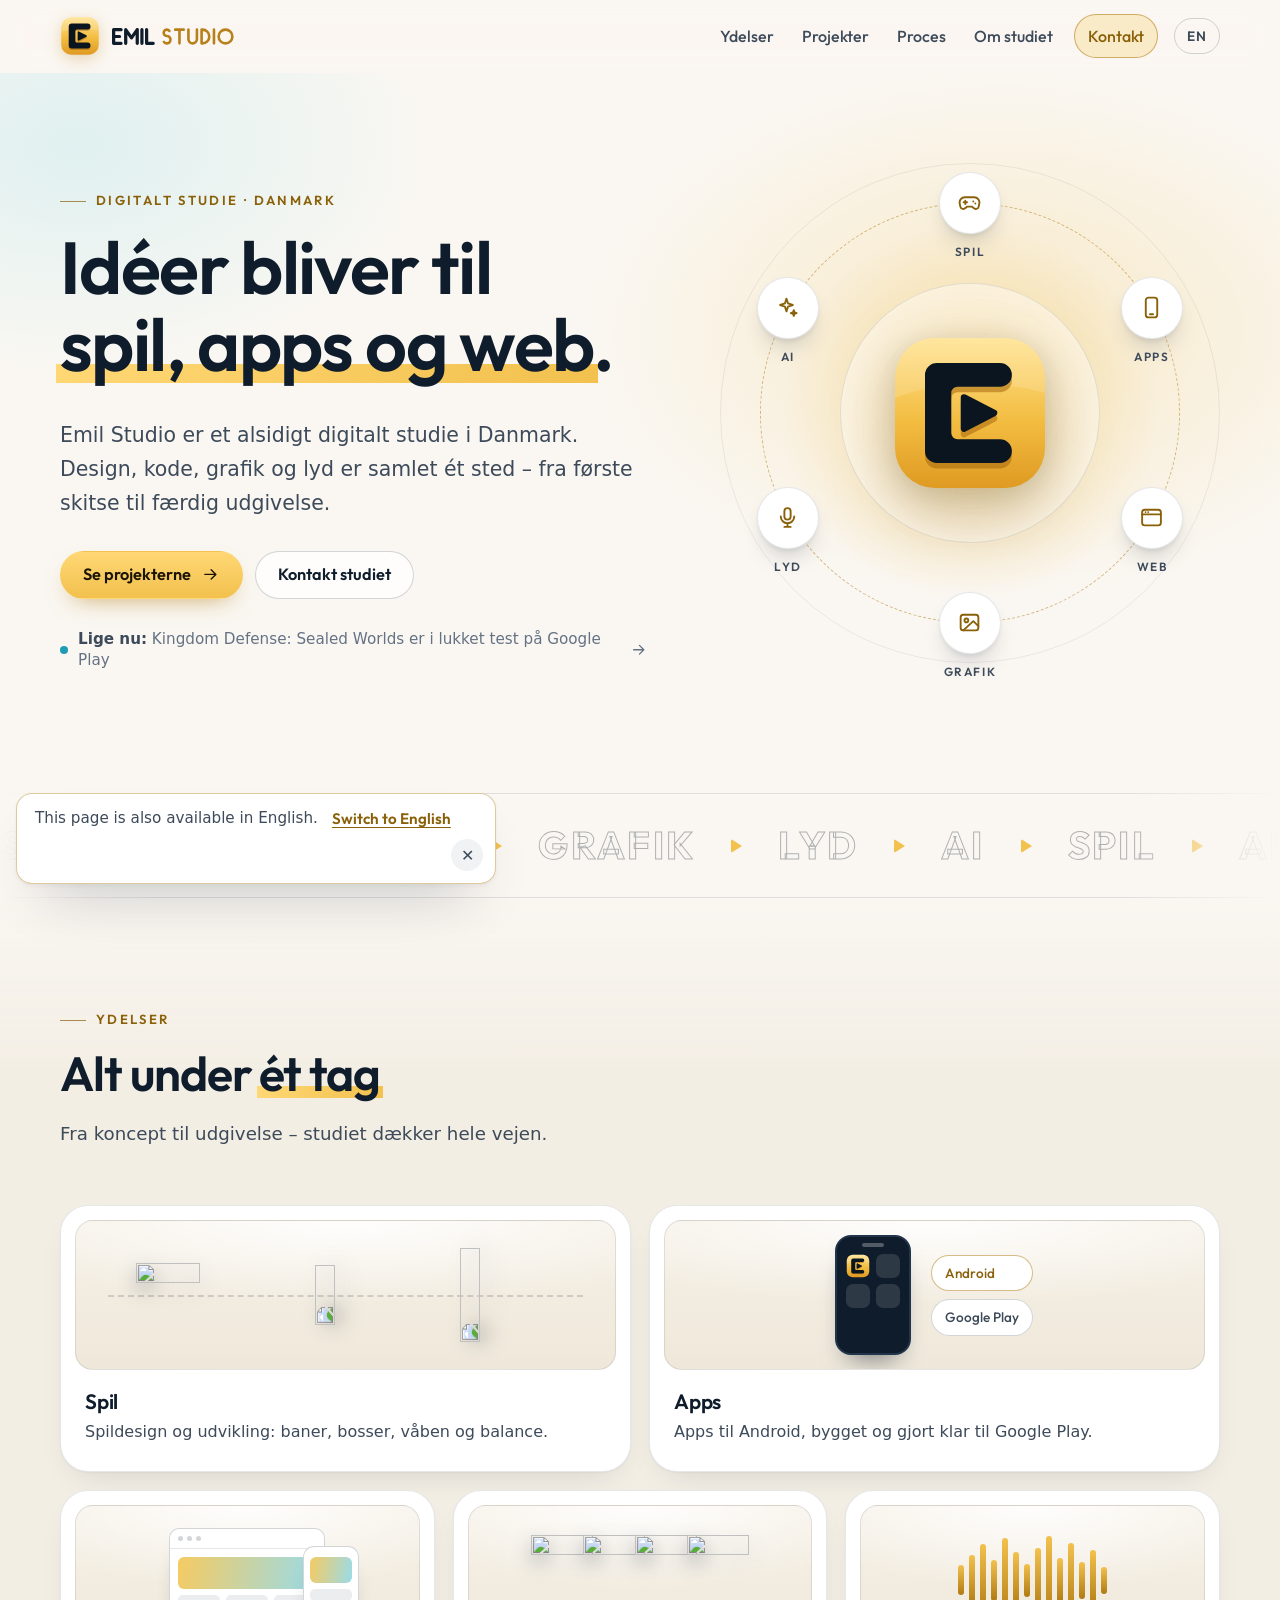
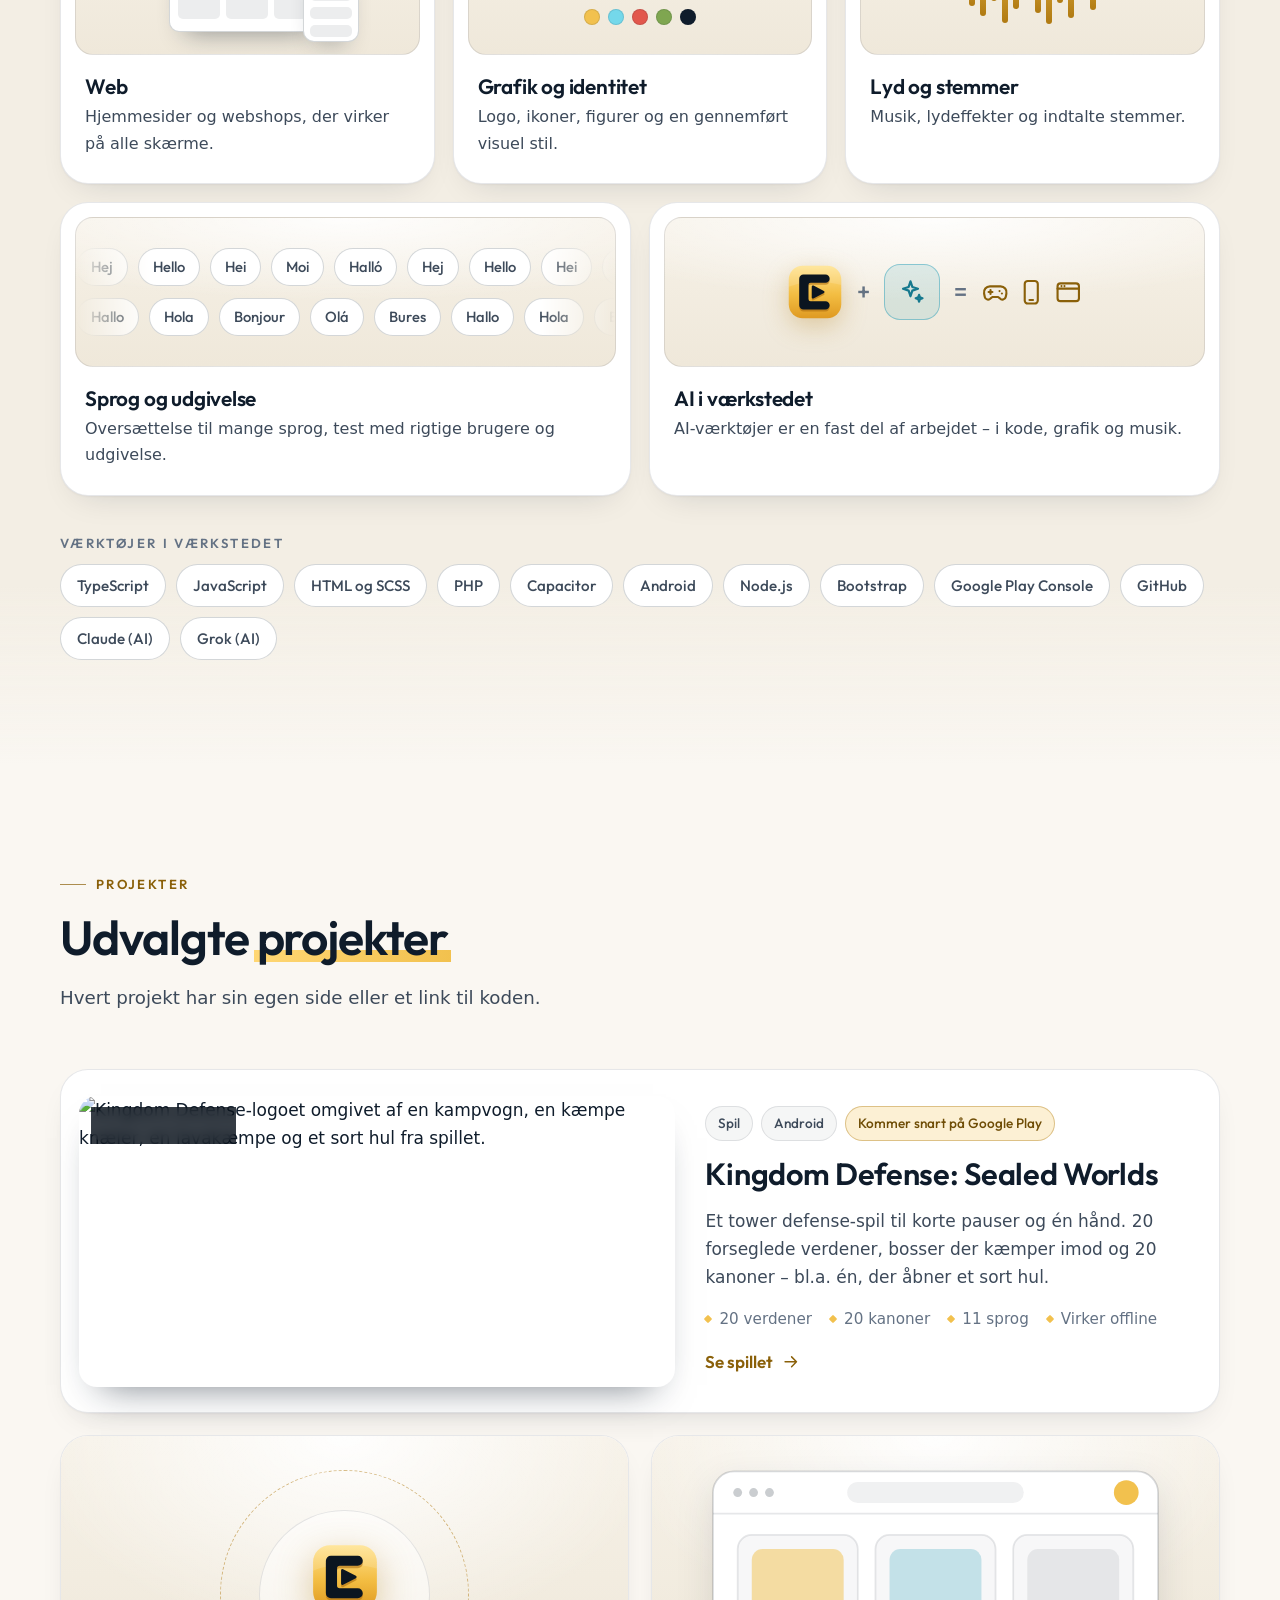
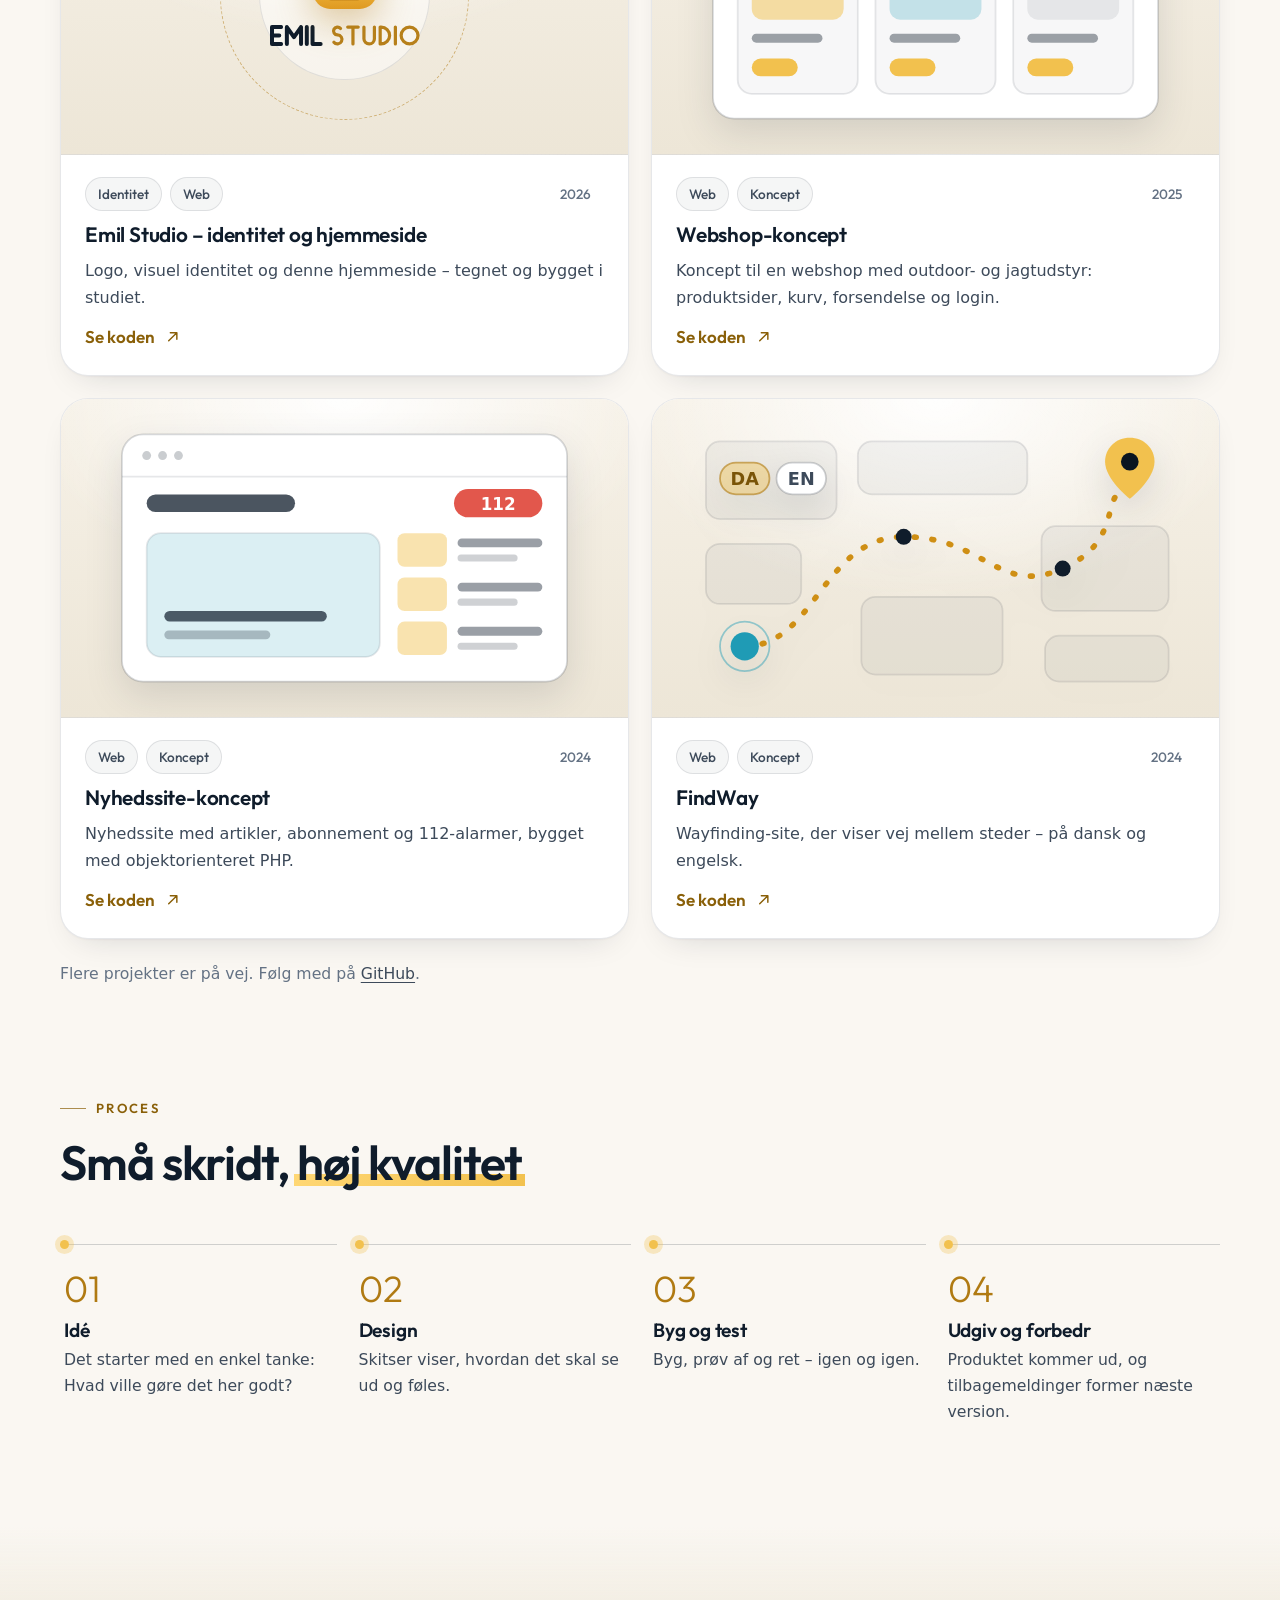
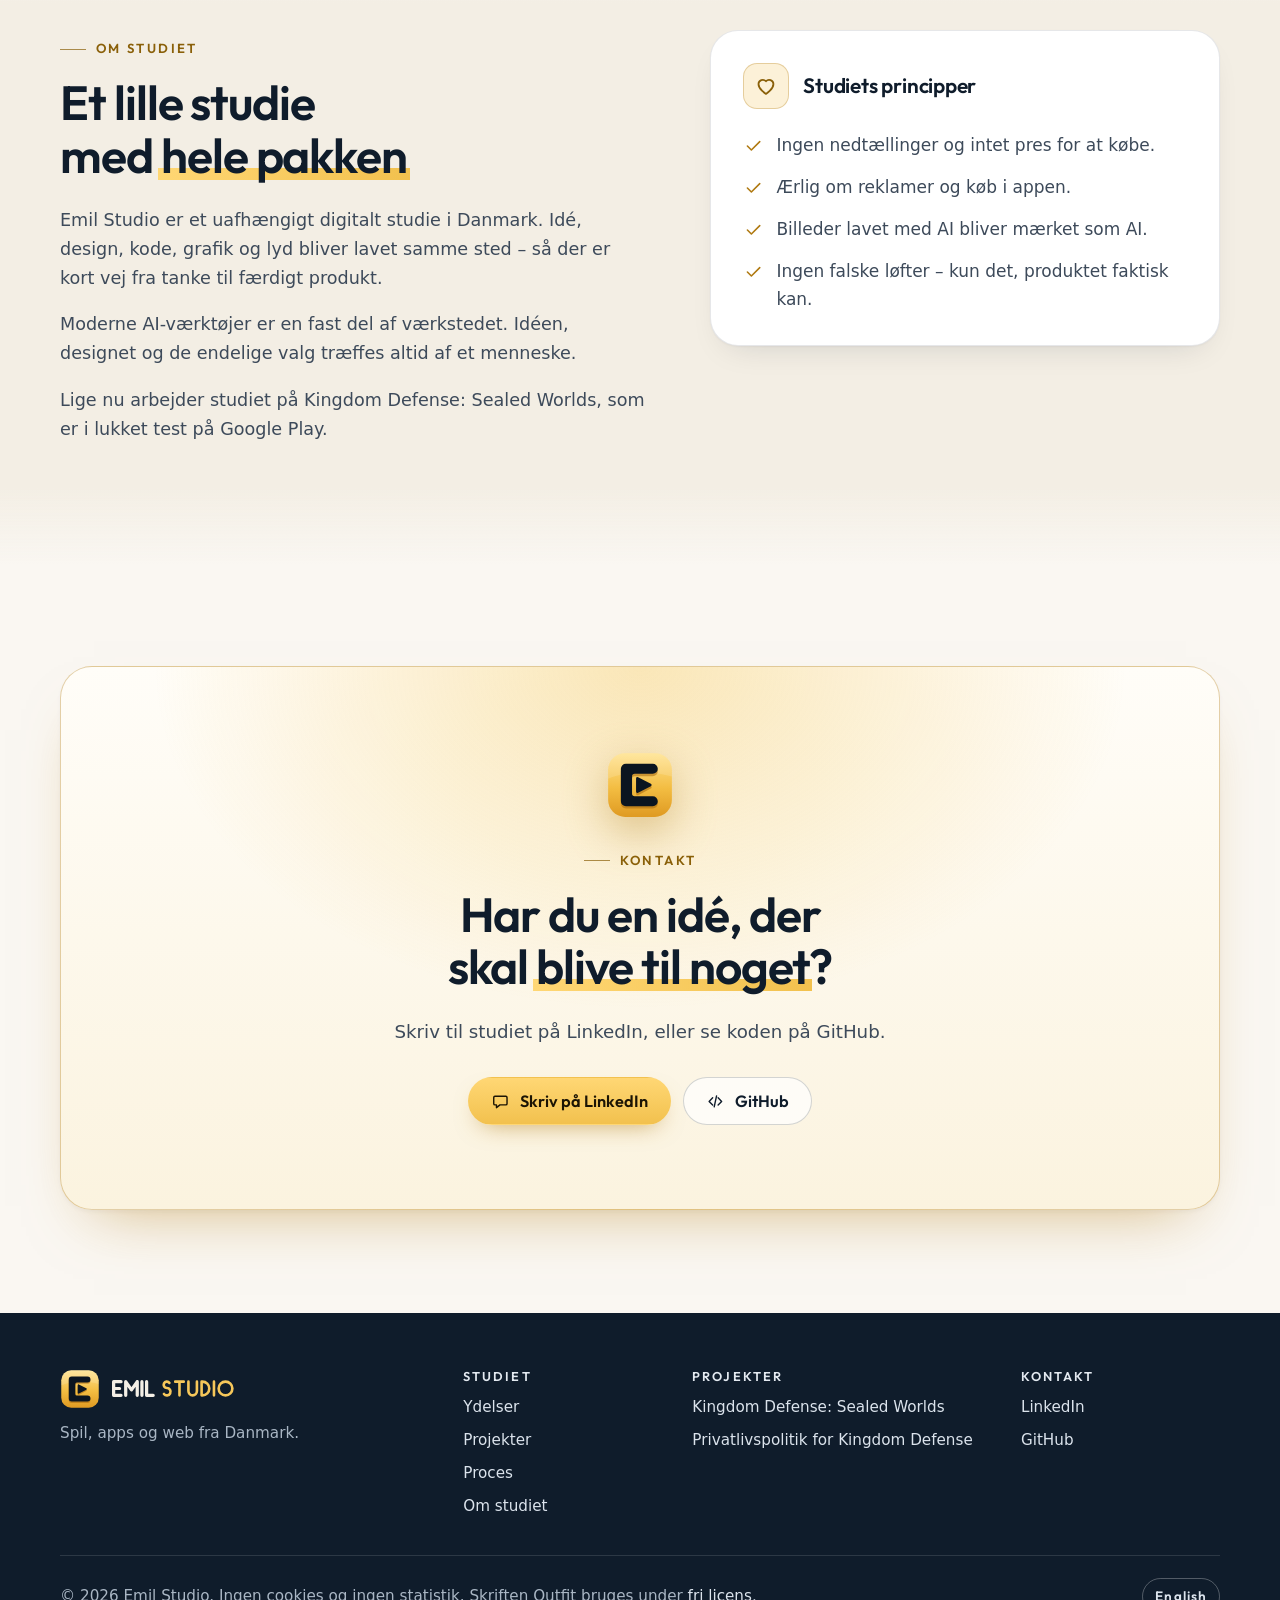
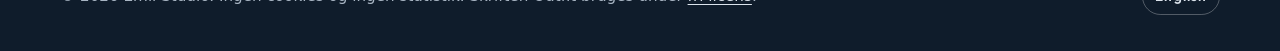
==== commit 698abc32: "Version 3: lyst og elegant tema - Varm elfenben som baggrund, hvide kort, mørkeblå tekst og guld som" ====
--- a/index.html
+++ b/index.html
@@ -9,7 +9,7 @@
   <link rel="alternate" hreflang="da" href="https://krygerdev.github.io/">
   <link rel="alternate" hreflang="en" href="https://krygerdev.github.io/en/">
   <link rel="alternate" hreflang="x-default" href="https://krygerdev.github.io/">
-  <meta name="theme-color" content="#0a131d">
+  <meta name="theme-color" content="#faf7f2">
   <link rel="icon" href="favicon.svg" type="image/svg+xml">
   <link rel="icon" href="assets/img/favicon-32.png" sizes="32x32" type="image/png">
   <link rel="apple-touch-icon" href="assets/img/apple-touch-icon.png">
@@ -41,7 +41,7 @@
     </defs>
     <symbol id="logo-base" viewBox="0 0 64 64"><rect x="2" y="2" width="60" height="60" rx="16" fill="url(#logo-gold)"/><path d="M2 18A16 16 0 0 1 18 2H46A16 16 0 0 1 62 18V24C46 19 18 19 2 26Z" fill="#fff" opacity=".14"/><path d="M18.75 12H44A4.75 4.75 0 0 1 44 21.5H27A2.5 2.5 0 0 0 24.5 24V40A2.5 2.5 0 0 0 27 42.5H44A4.75 4.75 0 0 1 44 52H18.75A4.75 4.75 0 0 1 14 47.25V16.75A4.75 4.75 0 0 1 18.75 12Z" fill="#a8680e" opacity=".55" transform="translate(0 2.2)"/><path d="M18.75 12H44A4.75 4.75 0 0 1 44 21.5H27A2.5 2.5 0 0 0 24.5 24V40A2.5 2.5 0 0 0 27 42.5H44A4.75 4.75 0 0 1 44 52H18.75A4.75 4.75 0 0 1 14 47.25V16.75A4.75 4.75 0 0 1 18.75 12Z" fill="#0b1520"/></symbol>
     <symbol id="logo-play" viewBox="0 0 64 64"><path d="M29.6 25.8L41.6 32L29.6 38.2Z" fill="#a8680e" stroke="#a8680e" stroke-width="2.6" stroke-linejoin="round" opacity=".55" transform="translate(0 2.2)"/><path d="M29.6 25.8L41.6 32L29.6 38.2Z" fill="#0b1520" stroke="#0b1520" stroke-width="2.6" stroke-linejoin="round"/></symbol>
-    <symbol id="logo-word" viewBox="-2.6 -2.6 195.51 27.2"><path d="M11.88 0H0V22H11.88M0 11H9.5M19.38 22V0L28.62 13.2L37.86 0V22M45.36 0V22M52.86 0V22H63.42" fill="none" stroke="currentColor" stroke-width="5.2" stroke-linecap="round" stroke-linejoin="round"/><path d="M9.92 1.96A5.1 5.1 0 1 0 5.9 10.21A5.9 5.9 0 1 1 1.25 19.73M19.29 0H32.93M26.11 0V22M40.43 0V15.18A6.82 6.82 0 0 0 54.07 15.18V0M61.57 22V0H62.89A11 11 0 0 1 62.89 22ZM81.39 0V22M88.89 11A11 11 0 1 1 110.89 11A11 11 0 1 1 88.89 11Z" transform="translate(79.42 0)" fill="none" stroke="#f6c75a" stroke-width="4.2" stroke-linecap="round" stroke-linejoin="round"/></symbol>
+    <symbol id="logo-word" viewBox="-2.6 -2.6 195.51 27.2"><path d="M11.88 0H0V22H11.88M0 11H9.5M19.38 22V0L28.62 13.2L37.86 0V22M45.36 0V22M52.86 0V22H63.42" fill="none" stroke="currentColor" stroke-width="5.2" stroke-linecap="round" stroke-linejoin="round"/><path d="M9.92 1.96A5.1 5.1 0 1 0 5.9 10.21A5.9 5.9 0 1 1 1.25 19.73M19.29 0H32.93M26.11 0V22M40.43 0V15.18A6.82 6.82 0 0 0 54.07 15.18V0M61.57 22V0H62.89A11 11 0 0 1 62.89 22ZM81.39 0V22M88.89 11A11 11 0 1 1 110.89 11A11 11 0 1 1 88.89 11Z" transform="translate(79.42 0)" fill="none" style="stroke:var(--logo-accent,#b7801b)" stroke-width="4.2" stroke-linecap="round" stroke-linejoin="round"/></symbol>
     <symbol id="i-arrow-right" viewBox="0 0 24 24"><path d="M5 12h14M13 6l6 6-6 6"/></symbol>
     <symbol id="i-out" viewBox="0 0 24 24"><path d="M7 17L17 7M9 7h8v8"/></symbol>
     <symbol id="i-up" viewBox="0 0 24 24"><path d="M12 19V5M6 11l6-6 6 6"/></symbol>
@@ -88,7 +88,6 @@
   <main id="indhold">
 
     <section class="hero" aria-labelledby="hero-title">
-      <canvas class="stars" data-stars aria-hidden="true"></canvas>
       <div class="container hero__grid">
         <div class="hero__text">
           <p class="eyebrow">Digitalt studie · Danmark</p>
@@ -173,7 +172,7 @@
                 <img src="assets/img/kd/art/turret_crimson.png" width="512" height="512" loading="lazy" alt="">
                 <img src="assets/img/kd/art/turret_arctic.png" width="512" height="512" loading="lazy" alt="">
               </div>
-              <div class="mini__swatches"><i style="--c:#f2c14e"></i><i style="--c:#74d8ea"></i><i style="--c:#e2574c"></i><i style="--c:#7fa650"></i><i style="--c:#f4efe6"></i></div>
+              <div class="mini__swatches"><i style="--c:#f2c14e"></i><i style="--c:#74d8ea"></i><i style="--c:#e2574c"></i><i style="--c:#7fa650"></i><i style="--c:#0f1c2b"></i></div>
             </div>
             <h3>Grafik og identitet</h3>
             <p>Logo, ikoner, figurer og en gennemført visuel stil.</p>
@@ -275,14 +274,14 @@
           <li class="work__card spot reveal">
             <div class="cover" aria-hidden="true">
               <svg viewBox="0 0 320 180">
-                <rect x="34" y="20" width="252" height="140" rx="12" fill="#0d1926" stroke="rgba(226,234,244,.18)"/>
-                <path d="M34 44h252" stroke="rgba(226,234,244,.12)"/>
-                <circle cx="48" cy="32" r="2.5" fill="rgba(226,234,244,.3)"/><circle cx="57" cy="32" r="2.5" fill="rgba(226,234,244,.3)"/><circle cx="66" cy="32" r="2.5" fill="rgba(226,234,244,.3)"/>
-                <rect x="110" y="26" width="100" height="12" rx="6" fill="rgba(255,255,255,.06)"/>
+                <rect x="34" y="20" width="252" height="140" rx="12" fill="#ffffff" stroke="rgba(15,28,43,.16)"/>
+                <path d="M34 44h252" stroke="rgba(15,28,43,.1)"/>
+                <circle cx="48" cy="32" r="2.5" fill="rgba(15,28,43,.22)"/><circle cx="57" cy="32" r="2.5" fill="rgba(15,28,43,.22)"/><circle cx="66" cy="32" r="2.5" fill="rgba(15,28,43,.22)"/>
+                <rect x="110" y="26" width="100" height="12" rx="6" fill="rgba(15,28,43,.06)"/>
                 <circle cx="268" cy="32" r="7" fill="#f2c14e"/>
-                <rect x="48" y="56" width="68" height="90" rx="8" fill="rgba(255,255,255,.04)" stroke="rgba(226,234,244,.12)"/><rect x="56" y="64" width="52" height="40" rx="6" fill="rgba(242,193,78,.24)"/><rect x="56" y="112" width="40" height="5" rx="2.5" fill="rgba(244,239,230,.4)"/><rect x="56" y="126" width="26" height="10" rx="5" fill="#f2c14e"/>
-                <rect x="126" y="56" width="68" height="90" rx="8" fill="rgba(255,255,255,.04)" stroke="rgba(226,234,244,.12)"/><rect x="134" y="64" width="52" height="40" rx="6" fill="rgba(116,216,234,.2)"/><rect x="134" y="112" width="40" height="5" rx="2.5" fill="rgba(244,239,230,.4)"/><rect x="134" y="126" width="26" height="10" rx="5" fill="#f2c14e"/>
-                <rect x="204" y="56" width="68" height="90" rx="8" fill="rgba(255,255,255,.04)" stroke="rgba(226,234,244,.12)"/><rect x="212" y="64" width="52" height="40" rx="6" fill="rgba(244,239,230,.13)"/><rect x="212" y="112" width="40" height="5" rx="2.5" fill="rgba(244,239,230,.4)"/><rect x="212" y="126" width="26" height="10" rx="5" fill="#f2c14e"/>
+                <rect x="48" y="56" width="68" height="90" rx="8" fill="rgba(15,28,43,.03)" stroke="rgba(15,28,43,.1)"/><rect x="56" y="64" width="52" height="40" rx="6" fill="rgba(242,193,78,.5)"/><rect x="56" y="112" width="40" height="5" rx="2.5" fill="rgba(15,28,43,.4)"/><rect x="56" y="126" width="26" height="10" rx="5" fill="#f2c14e"/>
+                <rect x="126" y="56" width="68" height="90" rx="8" fill="rgba(15,28,43,.03)" stroke="rgba(15,28,43,.1)"/><rect x="134" y="64" width="52" height="40" rx="6" fill="rgba(31,155,181,.24)"/><rect x="134" y="112" width="40" height="5" rx="2.5" fill="rgba(15,28,43,.4)"/><rect x="134" y="126" width="26" height="10" rx="5" fill="#f2c14e"/>
+                <rect x="204" y="56" width="68" height="90" rx="8" fill="rgba(15,28,43,.03)" stroke="rgba(15,28,43,.1)"/><rect x="212" y="64" width="52" height="40" rx="6" fill="rgba(15,28,43,.08)"/><rect x="212" y="112" width="40" height="5" rx="2.5" fill="rgba(15,28,43,.4)"/><rect x="212" y="126" width="26" height="10" rx="5" fill="#f2c14e"/>
               </svg>
             </div>
             <div class="work__body">
@@ -295,16 +294,16 @@
           <li class="work__card spot reveal">
             <div class="cover" aria-hidden="true">
               <svg viewBox="0 0 320 180">
-                <rect x="34" y="20" width="252" height="140" rx="12" fill="#0d1926" stroke="rgba(226,234,244,.18)"/>
-                <path d="M34 44h252" stroke="rgba(226,234,244,.12)"/>
-                <circle cx="48" cy="32" r="2.5" fill="rgba(226,234,244,.3)"/><circle cx="57" cy="32" r="2.5" fill="rgba(226,234,244,.3)"/><circle cx="66" cy="32" r="2.5" fill="rgba(226,234,244,.3)"/>
-                <rect x="48" y="54" width="84" height="10" rx="5" fill="rgba(244,239,230,.62)"/>
+                <rect x="34" y="20" width="252" height="140" rx="12" fill="#ffffff" stroke="rgba(15,28,43,.16)"/>
+                <path d="M34 44h252" stroke="rgba(15,28,43,.1)"/>
+                <circle cx="48" cy="32" r="2.5" fill="rgba(15,28,43,.22)"/><circle cx="57" cy="32" r="2.5" fill="rgba(15,28,43,.22)"/><circle cx="66" cy="32" r="2.5" fill="rgba(15,28,43,.22)"/>
+                <rect x="48" y="54" width="84" height="10" rx="5" fill="rgba(15,28,43,.75)"/>
                 <rect x="222" y="51" width="50" height="16" rx="8" fill="#e2574c"/><text x="247" y="62.6" text-anchor="middle" font-family="Segoe UI, system-ui, sans-serif" font-size="9.5" font-weight="700" fill="#fff">112</text>
-                <rect x="48" y="76" width="132" height="70" rx="8" fill="rgba(116,216,234,.14)" stroke="rgba(226,234,244,.12)"/>
-                <rect x="58" y="120" width="92" height="6" rx="3" fill="rgba(244,239,230,.6)"/><rect x="58" y="131" width="60" height="5" rx="2.5" fill="rgba(244,239,230,.3)"/>
-                <rect x="190" y="76" width="28" height="19" rx="4" fill="rgba(242,193,78,.22)"/><rect x="224" y="79" width="48" height="5" rx="2.5" fill="rgba(244,239,230,.42)"/><rect x="224" y="88" width="34" height="4" rx="2" fill="rgba(244,239,230,.22)"/>
-                <rect x="190" y="101" width="28" height="19" rx="4" fill="rgba(242,193,78,.22)"/><rect x="224" y="104" width="48" height="5" rx="2.5" fill="rgba(244,239,230,.42)"/><rect x="224" y="113" width="34" height="4" rx="2" fill="rgba(244,239,230,.22)"/>
-                <rect x="190" y="126" width="28" height="19" rx="4" fill="rgba(242,193,78,.22)"/><rect x="224" y="129" width="48" height="5" rx="2.5" fill="rgba(244,239,230,.42)"/><rect x="224" y="138" width="34" height="4" rx="2" fill="rgba(244,239,230,.22)"/>
+                <rect x="48" y="76" width="132" height="70" rx="8" fill="rgba(31,155,181,.16)" stroke="rgba(15,28,43,.1)"/>
+                <rect x="58" y="120" width="92" height="6" rx="3" fill="rgba(15,28,43,.7)"/><rect x="58" y="131" width="60" height="5" rx="2.5" fill="rgba(15,28,43,.26)"/>
+                <rect x="190" y="76" width="28" height="19" rx="4" fill="rgba(242,193,78,.45)"/><rect x="224" y="79" width="48" height="5" rx="2.5" fill="rgba(15,28,43,.42)"/><rect x="224" y="88" width="34" height="4" rx="2" fill="rgba(15,28,43,.2)"/>
+                <rect x="190" y="101" width="28" height="19" rx="4" fill="rgba(242,193,78,.45)"/><rect x="224" y="104" width="48" height="5" rx="2.5" fill="rgba(15,28,43,.42)"/><rect x="224" y="113" width="34" height="4" rx="2" fill="rgba(15,28,43,.2)"/>
+                <rect x="190" y="126" width="28" height="19" rx="4" fill="rgba(242,193,78,.45)"/><rect x="224" y="129" width="48" height="5" rx="2.5" fill="rgba(15,28,43,.42)"/><rect x="224" y="138" width="34" height="4" rx="2" fill="rgba(15,28,43,.2)"/>
               </svg>
             </div>
             <div class="work__body">
@@ -317,12 +316,12 @@
           <li class="work__card spot reveal">
             <div class="cover" aria-hidden="true">
               <svg viewBox="0 0 320 180">
-                <g fill="rgba(226,234,244,.05)" stroke="rgba(226,234,244,.09)"><rect x="30" y="24" width="74" height="44" rx="8"/><rect x="116" y="24" width="96" height="30" rx="8"/><rect x="220" y="72" width="72" height="48" rx="8"/><rect x="30" y="82" width="54" height="34" rx="8"/><rect x="118" y="112" width="80" height="44" rx="8"/><rect x="222" y="134" width="70" height="26" rx="8"/></g>
-                <path d="M52 140C92 140 96 78 142 78S196 112 232 96 252 52 270 50" fill="none" stroke="#f2c14e" stroke-width="3.2" stroke-linecap="round" stroke-dasharray="1 9"/>
-                <circle cx="52" cy="140" r="14" fill="none" stroke="rgba(116,216,234,.4)"/><circle cx="52" cy="140" r="8" fill="#74d8ea"/>
-                <circle cx="142" cy="78" r="4.5" fill="#f4efe6"/><circle cx="232" cy="96" r="4.5" fill="#f4efe6"/>
+                <g fill="rgba(15,28,43,.045)" stroke="rgba(15,28,43,.1)"><rect x="30" y="24" width="74" height="44" rx="8"/><rect x="116" y="24" width="96" height="30" rx="8"/><rect x="220" y="72" width="72" height="48" rx="8"/><rect x="30" y="82" width="54" height="34" rx="8"/><rect x="118" y="112" width="80" height="44" rx="8"/><rect x="222" y="134" width="70" height="26" rx="8"/></g>
+                <path d="M52 140C92 140 96 78 142 78S196 112 232 96 252 52 270 50" fill="none" stroke="#cf8f14" stroke-width="3.2" stroke-linecap="round" stroke-dasharray="1 9"/>
+                <circle cx="52" cy="140" r="14" fill="none" stroke="rgba(31,155,181,.45)"/><circle cx="52" cy="140" r="8" fill="#1f9bb5"/>
+                <circle cx="142" cy="78" r="4.5" fill="#0f1c2b"/><circle cx="232" cy="96" r="4.5" fill="#0f1c2b"/>
                 <path d="M270 22c-8 0-14 6-14 13.5 0 10 14 21 14 21s14-11 14-21C284 28 278 22 270 22z" fill="#f2c14e"/><circle cx="270" cy="35.500" r="5" fill="#0b1520"/>
-                <g font-family="Segoe UI, system-ui, sans-serif" font-size="10" font-weight="700" text-anchor="middle"><rect x="38" y="36" width="28" height="18" rx="9" fill="rgba(242,193,78,.2)" stroke="rgba(242,193,78,.5)"/><text x="52" y="48.6" fill="#ffd774">DA</text><rect x="70" y="36" width="28" height="18" rx="9" fill="rgba(255,255,255,.06)" stroke="rgba(226,234,244,.22)"/><text x="84" y="48.6" fill="#cdd6e0">EN</text></g>
+                <g font-family="Segoe UI, system-ui, sans-serif" font-size="10" font-weight="700" text-anchor="middle"><rect x="38" y="36" width="28" height="18" rx="9" fill="rgba(242,193,78,.4)" stroke="rgba(176,122,18,.6)"/><text x="52" y="48.6" fill="#7a5407">DA</text><rect x="70" y="36" width="28" height="18" rx="9" fill="#ffffff" stroke="rgba(15,28,43,.2)"/><text x="84" y="48.6" fill="#3d4a5a">EN</text></g>
               </svg>
             </div>
             <div class="work__body">
--- a/assets/css/style.css
+++ b/assets/css/style.css
@@ -1,6 +1,6 @@
 /* ==========================================================================
-   Emil Studio – fælles stil for alle sider (version 2)
-   Farver: natblå, varm elfenben, guld og en smule lyseblå glød.
+   Emil Studio – fælles stil for alle sider (version 3: lys og elegant)
+   Farver: varm elfenben, hvide kort, mørkeblå tekst og guld som detalje.
    Skrift: Outfit til overskrifter (ligger i assets/fonts, fri licens).
    ========================================================================== */
 
@@ -14,24 +14,27 @@
 }
 
 :root {
-  color-scheme: dark;
-  --bg: #0a131d;
-  --bg-2: #0d1926;
-  --surface: #112033;
-  --surface-2: #15283f;
-  --line: rgba(226, 234, 244, 0.1);
-  --line-2: rgba(226, 234, 244, 0.18);
-  --text: #f4efe6;
-  --text-2: #cdd6e0;
-  --muted: #98a6b6;
+  color-scheme: light;
+  --bg: #faf7f2;
+  --bg-2: #f3eee4;
+  --surface: #ffffff;
+  --navy: #0f1c2b;
+  --line: rgba(15, 28, 43, 0.1);
+  --line-2: rgba(15, 28, 43, 0.18);
+  --text: #0f1c2b;
+  --text-2: #3d4a5a;
+  --muted: #647284;
   --gold: #f2c14e;
   --gold-2: #ffd774;
+  --gold-deep: #b07a12;
+  --gold-ink: #8a6009;
   --on-gold: #1b1404;
-  --cyan: #74d8ea;
+  --teal: #1f9bb5;
+  --logo-accent: #b7801b;
   --radius: 18px;
   --radius-l: 28px;
-  --shadow-1: inset 0 1px 0 rgba(255, 255, 255, 0.04), 0 18px 40px -24px rgba(0, 0, 0, 0.7);
-  --shadow-2: 0 30px 80px -30px rgba(0, 0, 0, 0.8);
+  --shadow-1: 0 1px 2px rgba(15, 28, 43, 0.04), 0 14px 34px -18px rgba(15, 28, 43, 0.18);
+  --shadow-2: 0 2px 4px rgba(15, 28, 43, 0.05), 0 30px 60px -28px rgba(15, 28, 43, 0.3);
   --max: 1160px;
   --gutter: clamp(16px, 4vw, 32px);
   --header-h: 72px;
@@ -51,6 +54,7 @@
   text-size-adjust: 100%;
   scroll-behavior: smooth;
   scroll-padding-top: calc(var(--header-h) + 16px);
+  scrollbar-color: #cfc7b8 var(--bg);
 }
 
 body {
@@ -71,7 +75,7 @@
 img { height: auto; }
 
 a { color: inherit; text-decoration-thickness: 1px; text-underline-offset: 3px; }
-a:hover { color: var(--gold-2); }
+a:hover { color: var(--gold-ink); }
 
 p { margin: 0 0 1em; }
 
@@ -79,28 +83,30 @@
   margin: 0 0 0.5em;
   font-family: var(--font-display);
   line-height: 1.1;
-  letter-spacing: -0.02em;
+  letter-spacing: -0.022em;
   text-wrap: balance;
 }
-h1 { font-size: clamp(2.6rem, 5.8vw, 4.6rem); font-weight: 700; line-height: 1.04; }
-h2 { font-size: clamp(2rem, 3.8vw, 3rem); font-weight: 650; }
+h1 { font-size: clamp(2.6rem, 5.8vw, 4.6rem); font-weight: 600; line-height: 1.05; }
+h2 { font-size: clamp(2rem, 3.8vw, 3rem); font-weight: 600; }
 h3 { font-size: 1.3rem; font-weight: 600; letter-spacing: -0.01em; }
 
-/* Fremhævede ord i overskrifter: guld */
+/* Fremhævede ord i overskrifter: en blød guldstreg under ordene */
 h1 em,
 h2 em {
   font-style: normal;
-  color: var(--gold);
-  background: linear-gradient(100deg, var(--gold-2), var(--gold) 55%, #e09a22);
-  -webkit-background-clip: text;
-  background-clip: text;
-  -webkit-text-fill-color: transparent;
-}
-
-:focus-visible { outline: 2px solid var(--gold-2); outline-offset: 3px; }
-
-::selection { background: rgba(242, 193, 78, 0.35); color: #fff; }
-html { scrollbar-color: #2b3f58 var(--bg); }
+  padding: 0 0.06em;
+  margin: 0 -0.06em;
+  background-image: linear-gradient(100deg, var(--gold-2), var(--gold));
+  background-repeat: no-repeat;
+  background-position: 0 90%;
+  background-size: 100% 0.26em;
+  -webkit-box-decoration-break: clone;
+  box-decoration-break: clone;
+}
+
+:focus-visible { outline: 2px solid var(--gold-ink); outline-offset: 3px; }
+
+::selection { background: rgba(242, 193, 78, 0.5); color: var(--navy); }
 
 .container { width: min(100% - 2 * var(--gutter), var(--max)); margin-inline: auto; }
 
@@ -142,19 +148,19 @@
 /* ---------- Toplinje ---------- */
 
 .progress { position: fixed; top: 0; left: 0; right: 0; z-index: 60; height: 2px; pointer-events: none; }
-.progress span { display: block; height: 100%; background: linear-gradient(90deg, var(--gold), var(--gold-2)); transform: scaleX(0); transform-origin: left; }
+.progress span { display: block; height: 100%; background: linear-gradient(90deg, var(--gold), var(--gold-deep)); transform: scaleX(0); transform-origin: left; }
 
 .site-header {
   position: sticky;
   top: 0;
   z-index: 50;
-  background: rgba(10, 19, 29, 0.72);
-  -webkit-backdrop-filter: saturate(150%) blur(14px);
-  backdrop-filter: saturate(150%) blur(14px);
+  background: rgba(250, 247, 242, 0.78);
+  -webkit-backdrop-filter: saturate(160%) blur(14px);
+  backdrop-filter: saturate(160%) blur(14px);
   border-bottom: 1px solid transparent;
-  transition: border-color 0.3s, background-color 0.3s;
-}
-.site-header.is-scrolled { border-bottom-color: var(--line); background: rgba(10, 19, 29, 0.9); }
+  transition: border-color 0.3s, background-color 0.3s, box-shadow 0.3s;
+}
+.site-header.is-scrolled { border-bottom-color: var(--line); background: rgba(250, 247, 242, 0.92); box-shadow: 0 10px 30px -22px rgba(15, 28, 43, 0.35); }
 
 .header-inner {
   display: flex;
@@ -174,10 +180,18 @@
   text-decoration: none;
 }
 .brand:hover { color: var(--text); }
-.logo-mark { width: 40px; height: 40px; flex: none; overflow: visible; }
+.logo-mark { width: 40px; height: 40px; flex: none; overflow: visible; filter: drop-shadow(0 4px 8px rgba(176, 122, 18, 0.28)); }
 .logo-word { width: 122px; height: 17px; flex: none; }
 .logo-play { transition: transform 0.35s var(--ease); }
 .brand:hover .logo-play { transform: translateX(1.8px); }
+/* Meget smalle telefoner: lidt mindre logo, så toplinjen bliver på én linje */
+@media (max-width: 370px) {
+  .brand { gap: 9px; }
+  .logo-mark { width: 34px; height: 34px; }
+  .logo-word { width: 100px; height: 14px; }
+  .header-tools { gap: 6px; }
+  .header-tools .lang { padding-inline: 10px; }
+}
 
 .site-nav ul {
   display: flex;
@@ -200,10 +214,10 @@
   transition: color 0.2s, background-color 0.2s, border-color 0.2s;
 }
 .site-nav a:hover,
-.site-nav a.is-current { color: var(--text); background: rgba(255, 255, 255, 0.06); }
-.site-nav .nav-cta { margin-left: 6px; border: 1px solid rgba(242, 193, 78, 0.5); color: var(--gold-2); }
+.site-nav a.is-current { color: var(--text); background: rgba(15, 28, 43, 0.06); }
+.site-nav .nav-cta { margin-left: 6px; border: 1px solid rgba(176, 122, 18, 0.55); color: var(--gold-ink); }
 .site-nav .nav-cta:hover,
-.site-nav .nav-cta.is-current { background: rgba(242, 193, 78, 0.14); color: var(--gold-2); }
+.site-nav .nav-cta.is-current { background: rgba(242, 193, 78, 0.25); color: var(--gold-ink); }
 
 .header-tools { display: flex; align-items: center; gap: 10px; }
 
@@ -222,7 +236,7 @@
   text-decoration: none;
   transition: color 0.2s, border-color 0.2s;
 }
-.lang:hover { color: var(--gold-2); border-color: rgba(242, 193, 78, 0.6); }
+.lang:hover { color: var(--gold-ink); border-color: rgba(176, 122, 18, 0.6); }
 
 .menu-toggle {
   display: none;
@@ -249,7 +263,7 @@
     padding: 8px var(--gutter) 20px;
     background: var(--bg);
     border-bottom: 1px solid var(--line);
-    box-shadow: 0 24px 40px -20px rgba(0, 0, 0, 0.8);
+    box-shadow: 0 24px 40px -24px rgba(15, 28, 43, 0.35);
   }
   .js.menu-open .site-nav { display: block; }
   .js .site-nav ul { flex-direction: column; align-items: stretch; }
@@ -281,21 +295,21 @@
 .btn--primary {
   background: linear-gradient(180deg, var(--gold-2), var(--gold));
   color: var(--on-gold);
-  box-shadow: 0 10px 30px -12px rgba(242, 193, 78, 0.6);
+  box-shadow: 0 10px 24px -12px rgba(176, 122, 18, 0.7);
 }
 .btn--primary::after {
   content: "";
   position: absolute;
   top: 0; bottom: 0; left: -60%;
   width: 40%;
-  background: linear-gradient(100deg, transparent, rgba(255, 255, 255, 0.55), transparent);
+  background: linear-gradient(100deg, transparent, rgba(255, 255, 255, 0.6), transparent);
   transform: skewX(-20deg);
   transition: left 0.6s var(--ease);
 }
-.btn--primary:hover { color: var(--on-gold); transform: translateY(-2px); box-shadow: 0 16px 36px -14px rgba(242, 193, 78, 0.8); }
+.btn--primary:hover { color: var(--on-gold); transform: translateY(-2px); box-shadow: 0 16px 30px -14px rgba(176, 122, 18, 0.8); }
 .btn--primary:hover::after { left: 120%; }
-.btn--ghost { border-color: var(--line-2); background: rgba(255, 255, 255, 0.02); color: var(--text); }
-.btn--ghost:hover { border-color: rgba(242, 193, 78, 0.6); color: var(--gold-2); }
+.btn--ghost { border-color: var(--line-2); background: rgba(255, 255, 255, 0.7); color: var(--text); }
+.btn--ghost:hover { border-color: rgba(176, 122, 18, 0.65); color: var(--gold-ink); }
 .btn--soon { border: 1px dashed var(--line-2); color: var(--text-2); cursor: default; }
 
 .actions { display: flex; flex-wrap: wrap; gap: 12px; margin-top: 30px; }
@@ -305,7 +319,7 @@
   align-items: center;
   gap: 10px;
   margin-bottom: 16px;
-  color: var(--gold);
+  color: var(--gold-ink);
   font-family: var(--font-display);
   font-size: 0.82rem;
   font-weight: 600;
@@ -321,13 +335,13 @@
   width: 8px; height: 8px;
   flex: none;
   border-radius: 50%;
-  background: var(--cyan);
+  background: var(--teal);
   animation: pulse 2.4s infinite;
 }
 @keyframes pulse {
-  0% { box-shadow: 0 0 0 0 rgba(116, 216, 234, 0.55); }
-  70% { box-shadow: 0 0 0 10px rgba(116, 216, 234, 0); }
-  100% { box-shadow: 0 0 0 0 rgba(116, 216, 234, 0); }
+  0% { box-shadow: 0 0 0 0 rgba(31, 155, 181, 0.5); }
+  70% { box-shadow: 0 0 0 10px rgba(31, 155, 181, 0); }
+  100% { box-shadow: 0 0 0 0 rgba(31, 155, 181, 0); }
 }
 
 .tags { display: flex; flex-wrap: wrap; gap: 8px; margin: 0; padding: 0; list-style: none; }
@@ -338,14 +352,14 @@
   padding: 5px 12px;
   border: 1px solid var(--line);
   border-radius: 999px;
-  background: rgba(255, 255, 255, 0.05);
+  background: rgba(15, 28, 43, 0.04);
   color: var(--text-2);
   font-family: var(--font-display);
   font-size: 0.85rem;
   font-weight: 500;
 }
-.tag--gold { border-color: rgba(242, 193, 78, 0.38); background: rgba(242, 193, 78, 0.12); color: var(--gold-2); }
-.tag--cyan { border-color: rgba(116, 216, 234, 0.3); background: rgba(116, 216, 234, 0.08); color: var(--text); }
+.tag--gold { border-color: rgba(176, 122, 18, 0.4); background: rgba(242, 193, 78, 0.24); color: #6f4d06; }
+.tag--cyan { border-color: rgba(31, 155, 181, 0.4); background: rgba(31, 155, 181, 0.1); color: var(--text); }
 .tag--year { margin-left: auto; border-color: transparent; background: none; color: var(--muted); }
 
 .icon-badge {
@@ -353,22 +367,22 @@
   place-items: center;
   width: 46px; height: 46px;
   flex: none;
-  border: 1px solid rgba(242, 193, 78, 0.25);
+  border: 1px solid rgba(176, 122, 18, 0.3);
   border-radius: 14px;
-  background: rgba(242, 193, 78, 0.1);
-  color: var(--gold);
+  background: rgba(242, 193, 78, 0.22);
+  color: var(--gold-ink);
   font-size: 1.3rem;
 }
 
-.link-arrow { display: inline-flex; align-items: center; gap: 8px; margin-top: auto; color: var(--gold-2); font-family: var(--font-display); font-weight: 600; }
+.link-arrow { display: inline-flex; align-items: center; gap: 8px; margin-top: auto; color: var(--gold-ink); font-family: var(--font-display); font-weight: 600; }
 .link-arrow .i { transition: translate 0.25s var(--ease); }
 
 .stretched { color: inherit; text-decoration: none; }
 .stretched::after { content: ""; position: absolute; inset: 0; z-index: 1; border-radius: inherit; }
 .stretched:focus-visible { outline: none; }
-.stretched:focus-visible::after { outline: 2px solid var(--gold-2); outline-offset: -3px; border-radius: var(--radius-l); }
-
-/* Lys, der følger musen på kort */
+.stretched:focus-visible::after { outline: 2px solid var(--gold-ink); outline-offset: -3px; border-radius: var(--radius-l); }
+
+/* Blødt guldskær, der følger musen på kort */
 .spot { position: relative; }
 .spot::before {
   content: "";
@@ -376,7 +390,7 @@
   inset: 0;
   z-index: 0;
   border-radius: inherit;
-  background: radial-gradient(300px circle at var(--mx, 50%) var(--my, 0%), rgba(242, 193, 78, 0.13), transparent 62%);
+  background: radial-gradient(320px circle at var(--mx, 50%) var(--my, 0%), rgba(242, 193, 78, 0.2), transparent 62%);
   opacity: 0;
   transition: opacity 0.35s;
   pointer-events: none;
@@ -390,7 +404,7 @@
 /* To sektioner med samme baggrund efter hinanden: ingen dobbelt afstand */
 .section:not(.section--alt) + .section:not(.section--alt) { padding-top: 0; }
 .section--alt {
-  background: linear-gradient(180deg, transparent, rgba(17, 32, 51, 0.6) 14%, rgba(17, 32, 51, 0.6) 86%, transparent);
+  background: linear-gradient(180deg, transparent, var(--bg-2) 12%, var(--bg-2) 88%, transparent);
 }
 .section-head { max-width: 700px; margin-bottom: clamp(32px, 5vw, 56px); }
 .section-head p:last-child { margin-bottom: 0; color: var(--text-2); font-size: 1.14rem; }
@@ -401,6 +415,7 @@
 .hero,
 .kd-hero { position: relative; isolation: isolate; overflow: clip; }
 .hero { padding: clamp(36px, 7vw, 96px) 0 clamp(40px, 8vw, 110px); }
+/* Blødt lys i baggrunden: guld til højre og en smule lyseblå til venstre */
 .hero::before,
 .kd-hero::before {
   content: "";
@@ -408,34 +423,10 @@
   inset: 0;
   z-index: -2;
   background:
-    radial-gradient(48% 52% at 78% 34%, rgba(242, 193, 78, 0.16), transparent 70%),
-    radial-gradient(38% 42% at 8% 16%, rgba(116, 216, 234, 0.1), transparent 70%);
+    radial-gradient(46% 52% at 78% 36%, rgba(242, 193, 78, 0.26), transparent 70%),
+    radial-gradient(40% 46% at 6% 10%, rgba(116, 216, 234, 0.2), transparent 70%);
   pointer-events: none;
 }
-/* Stjerner uden JavaScript (med JavaScript tegnes en levende stjernehimmel) */
-.hero::after,
-.kd-hero::after {
-  content: "";
-  position: absolute;
-  inset: 0;
-  z-index: -1;
-  opacity: 0.75;
-  pointer-events: none;
-  background-image:
-    radial-gradient(1.4px 1.4px at 7% 22%, rgba(255, 255, 255, 0.7), transparent 70%),
-    radial-gradient(1px 1px at 18% 64%, rgba(255, 255, 255, 0.5), transparent 70%),
-    radial-gradient(1.2px 1.2px at 29% 12%, rgba(255, 255, 255, 0.6), transparent 70%),
-    radial-gradient(1px 1px at 41% 82%, rgba(255, 255, 255, 0.45), transparent 70%),
-    radial-gradient(1.6px 1.6px at 52% 30%, rgba(255, 255, 255, 0.55), transparent 70%),
-    radial-gradient(1px 1px at 61% 8%, rgba(255, 255, 255, 0.5), transparent 70%),
-    radial-gradient(1.3px 1.3px at 70% 70%, rgba(255, 255, 255, 0.6), transparent 70%),
-    radial-gradient(1px 1px at 83% 16%, rgba(255, 255, 255, 0.55), transparent 70%),
-    radial-gradient(1.5px 1.5px at 92% 54%, rgba(255, 255, 255, 0.6), transparent 70%),
-    radial-gradient(1px 1px at 96% 88%, rgba(255, 255, 255, 0.45), transparent 70%);
-}
-.stars-on .hero::after,
-.stars-on .kd-hero::after { display: none; }
-.stars { position: absolute; inset: 0; z-index: -1; width: 100%; height: 100%; pointer-events: none; }
 
 .hero__grid { display: grid; gap: clamp(36px, 6vw, 72px); align-items: center; }
 @media (min-width: 900px) { .hero__grid { grid-template-columns: 1.08fr 0.92fr; } }
@@ -477,14 +468,14 @@
 }
 .sv-glow {
   position: absolute;
-  inset: 10%;
+  inset: 12%;
   border-radius: 50%;
-  background: radial-gradient(circle, rgba(242, 193, 78, 0.3), rgba(116, 216, 234, 0.08) 50%, transparent 70%);
+  background: radial-gradient(circle, rgba(242, 193, 78, 0.42), rgba(242, 193, 78, 0.12) 48%, transparent 70%);
 }
 .sv-ring { position: absolute; border-radius: 50%; }
-.sv-ring--outer { inset: 0; border: 1px solid rgba(226, 234, 244, 0.06); }
-.sv-ring--dash { inset: 8%; border: 1px dashed rgba(242, 193, 78, 0.38); }
-.sv-ring--inner { inset: 24%; border: 1px solid rgba(116, 216, 234, 0.2); }
+.sv-ring--outer { inset: 0; border: 1px solid rgba(15, 28, 43, 0.07); }
+.sv-ring--dash { inset: 8%; border: 1px dashed rgba(176, 122, 18, 0.5); }
+.sv-ring--inner { inset: 24%; border: 1px solid rgba(15, 28, 43, 0.1); background: rgba(255, 255, 255, 0.45); }
 .sv-mark {
   position: relative;
   z-index: 2;
@@ -497,20 +488,20 @@
   width: 100%;
   height: 100%;
   overflow: visible;
-  filter: drop-shadow(0 24px 44px rgba(242, 193, 78, 0.3)) drop-shadow(0 16px 26px rgba(0, 0, 0, 0.5));
+  filter: drop-shadow(0 22px 34px rgba(176, 122, 18, 0.38)) drop-shadow(0 8px 14px rgba(15, 28, 43, 0.16));
 }
 /* "Tryk på play": trekanten skubber blidt frem, og ringe breder sig ud */
 .sv-logo .logo-play { animation: play-nudge 4.5s var(--ease) infinite; }
 .sv-pulse {
   position: absolute;
   inset: 3%;
-  border: 2px solid rgba(242, 193, 78, 0.55);
+  border: 2px solid rgba(176, 122, 18, 0.5);
   border-radius: 26%;
   opacity: 0;
   animation: pulse-ring 3.6s ease-out infinite;
 }
 .sv-pulse--2 { animation-delay: 1.8s; }
-@keyframes pulse-ring { 0% { transform: scale(1); opacity: 0.6; } 100% { transform: scale(1.8); opacity: 0; } }
+@keyframes pulse-ring { 0% { transform: scale(1); opacity: 0.55; } 100% { transform: scale(1.8); opacity: 0; } }
 @keyframes play-nudge { 0%, 70%, 100% { transform: translateX(0); } 78% { transform: translateX(2.2px); } 86% { transform: translateX(0); } }
 
 /* Fagene kredser langsomt om logoet. De står stille, når man peger på dem,
@@ -527,11 +518,11 @@
   place-items: center;
   width: clamp(50px, 5.8vw, 62px);
   aspect-ratio: 1;
-  border: 1px solid var(--line-2);
+  border: 1px solid var(--line);
   border-radius: 50%;
-  background: rgba(17, 32, 51, 0.9);
-  box-shadow: 0 12px 30px -12px rgba(0, 0, 0, 0.7);
-  color: var(--gold);
+  background: #ffffff;
+  box-shadow: 0 2px 4px rgba(15, 28, 43, 0.06), 0 14px 26px -12px rgba(15, 28, 43, 0.3);
+  color: var(--gold-ink);
   font-size: clamp(1.2rem, 1.7vw, 1.45rem);
   transition: border-color 0.25s, background-color 0.25s, box-shadow 0.25s, color 0.25s;
 }
@@ -551,14 +542,14 @@
 }
 .sv-chip__in:hover .sv-chip__icon,
 .sv-chip__in:focus-visible .sv-chip__icon {
-  border-color: var(--gold);
+  border-color: var(--gold-deep);
   background: linear-gradient(180deg, var(--gold-2), var(--gold));
-  box-shadow: 0 0 0 6px rgba(242, 193, 78, 0.16), 0 16px 34px -10px rgba(242, 193, 78, 0.65);
+  box-shadow: 0 0 0 6px rgba(242, 193, 78, 0.28), 0 16px 30px -10px rgba(176, 122, 18, 0.7);
   color: var(--on-gold);
   animation: chip-bounce 0.7s var(--ease) both;
 }
 .sv-chip__in:hover .sv-chip__label,
-.sv-chip__in:focus-visible .sv-chip__label { color: var(--gold-2); }
+.sv-chip__in:focus-visible .sv-chip__label { color: var(--gold-ink); }
 .sv-chip__in:focus-visible { outline: none; }
 .sv-chip__in:active .sv-chip__icon { scale: 0.94; }
 @keyframes chip-bounce {
@@ -596,7 +587,7 @@
   font-weight: 700;
   letter-spacing: 0.06em;
   text-transform: uppercase;
-  -webkit-text-stroke: 1px rgba(226, 234, 244, 0.38);
+  -webkit-text-stroke: 1px rgba(15, 28, 43, 0.32);
 }
 .marquee__track i { width: 0; height: 0; border-block: 7px solid transparent; border-left: 11px solid var(--gold); border-radius: 2px; }
 @keyframes marquee { to { translate: -25% 0; } }
@@ -618,16 +609,17 @@
   padding: 14px 14px 26px;
   border: 1px solid var(--line);
   border-radius: var(--radius-l);
-  background: linear-gradient(180deg, rgba(21, 40, 63, 0.92), rgba(17, 32, 51, 0.92));
-  transition: transform 0.3s var(--ease), border-color 0.3s;
-}
-.bento__card:hover { transform: translateY(-3px); border-color: rgba(242, 193, 78, 0.35); }
+  background: var(--surface);
+  box-shadow: var(--shadow-1);
+  transition: transform 0.3s var(--ease), border-color 0.3s, box-shadow 0.3s;
+}
+.bento__card:hover { transform: translateY(-3px); border-color: rgba(176, 122, 18, 0.45); box-shadow: var(--shadow-2); }
 /* Når man kommer fra en af de runde knapper i toppen, lyser kortet kort op */
 .bento__card { scroll-margin-top: calc(var(--header-h) + 28px); }
-.bento__card:target { border-color: var(--gold); animation: target-glow 2.2s var(--ease) 1; }
+.bento__card:target { border-color: var(--gold-deep); animation: target-glow 2.2s var(--ease) 1; }
 @keyframes target-glow {
-  0%, 60% { box-shadow: 0 0 0 4px rgba(242, 193, 78, 0.35), 0 30px 70px -30px rgba(242, 193, 78, 0.55); }
-  100% { box-shadow: 0 0 0 0 rgba(242, 193, 78, 0), 0 0 0 0 rgba(242, 193, 78, 0); }
+  0%, 60% { box-shadow: 0 0 0 4px rgba(242, 193, 78, 0.55), 0 30px 60px -30px rgba(176, 122, 18, 0.6); }
+  100% { box-shadow: 0 0 0 0 rgba(242, 193, 78, 0), var(--shadow-1); }
 }
 .bento__card h3 { margin: 0 10px 6px; }
 .bento__card p { margin: 0 10px; color: var(--text-2); font-size: 1rem; }
@@ -649,12 +641,12 @@
   overflow: hidden;
   border: 1px solid var(--line);
   border-radius: 18px;
-  background: radial-gradient(120% 90% at 50% 0%, rgba(116, 216, 234, 0.09), transparent 60%), rgba(10, 19, 29, 0.62);
+  background: radial-gradient(120% 90% at 50% 0%, rgba(255, 255, 255, 0.9), transparent 62%), linear-gradient(180deg, #f6f1e7, #efe8da);
 }
 
 /* Spil: fjender på vej mod et tårn */
-.mini--game::before { content: ""; position: absolute; left: 6%; right: 6%; top: 50%; border-top: 2px dashed rgba(226, 234, 244, 0.16); }
-.mini__s { position: absolute; top: 50%; translate: -50% -50%; filter: drop-shadow(0 8px 10px rgba(0, 0, 0, 0.5)); }
+.mini--game::before { content: ""; position: absolute; left: 6%; right: 6%; top: 50%; border-top: 2px dashed rgba(15, 28, 43, 0.16); }
+.mini__s { position: absolute; top: 50%; translate: -50% -50%; filter: drop-shadow(0 8px 10px rgba(15, 28, 43, 0.3)); }
 .mini__s--1 { left: 17%; width: 64px; }
 .mini__s--2 { left: 50%; width: 60px; rotate: -90deg; animation: nudge-x 3.2s ease-in-out infinite; }
 .mini__s--3 { left: 80%; width: 94px; rotate: -90deg; animation: nudge-x 3.2s ease-in-out infinite; animation-delay: -1.2s; }
@@ -670,15 +662,15 @@
   gap: 6px;
   width: 76px; height: 120px;
   padding: 17px 9px 9px;
-  border: 2px solid var(--line-2);
+  border: 2px solid #22344a;
   border-radius: 16px;
-  background: #0a131d;
-  box-shadow: 0 14px 26px -12px rgba(0, 0, 0, 0.85);
-}
-.phone::before { content: ""; position: absolute; top: 6px; left: 50%; width: 22px; height: 4px; translate: -50% 0; border-radius: 4px; background: var(--line-2); }
+  background: var(--navy);
+  box-shadow: 0 16px 26px -14px rgba(15, 28, 43, 0.6);
+}
+.phone::before { content: ""; position: absolute; top: 6px; left: 50%; width: 22px; height: 4px; translate: -50% 0; border-radius: 4px; background: rgba(255, 255, 255, 0.28); }
 .phone svg,
 .phone i { width: 100%; aspect-ratio: 1; border-radius: 7px; }
-.phone i { background: rgba(226, 234, 244, 0.1); }
+.phone i { background: rgba(255, 255, 255, 0.13); }
 .phone svg { overflow: visible; animation: pop 3.2s var(--ease) infinite; }
 @keyframes pop { 0%, 78%, 100% { scale: 1; } 88% { scale: 1.16; } }
 .mini__pills { display: grid; gap: 8px; }
@@ -686,13 +678,13 @@
   padding: 6px 13px;
   border: 1px solid var(--line-2);
   border-radius: 999px;
-  background: rgba(255, 255, 255, 0.04);
+  background: #ffffff;
   color: var(--text-2);
   font-family: var(--font-display);
   font-size: 0.85rem;
   font-weight: 500;
 }
-.mini__pills span:first-child { border-color: rgba(242, 193, 78, 0.4); color: var(--gold-2); }
+.mini__pills span:first-child { border-color: rgba(176, 122, 18, 0.5); color: var(--gold-ink); }
 
 /* Web: et browservindue og en mobil */
 .win {
@@ -701,14 +693,14 @@
   overflow: hidden;
   border: 1px solid var(--line-2);
   border-radius: 10px;
-  background: #0a131d;
-  box-shadow: 0 14px 26px -12px rgba(0, 0, 0, 0.85);
+  background: #ffffff;
+  box-shadow: 0 16px 26px -16px rgba(15, 28, 43, 0.45);
 }
 .win__bar { display: flex; gap: 4px; padding: 7px 8px; border-bottom: 1px solid var(--line); }
 .win__bar i { width: 5px; height: 5px; border-radius: 50%; background: var(--line-2); }
-.win__hero { display: block; height: 32px; margin: 8px 8px 6px; border-radius: 6px; background: linear-gradient(100deg, rgba(242, 193, 78, 0.4), rgba(116, 216, 234, 0.22)); }
+.win__hero { display: block; height: 32px; margin: 8px 8px 6px; border-radius: 6px; background: linear-gradient(100deg, #f5cb62, #9adbe8); }
 .win__row { display: flex; gap: 6px; margin: 0 8px; }
-.win__row b { flex: 1; height: 24px; border-radius: 5px; background: rgba(226, 234, 244, 0.1); }
+.win__row b { flex: 1; height: 24px; border-radius: 5px; background: rgba(15, 28, 43, 0.08); }
 .win--phone { position: absolute; right: calc(50% - 112px); bottom: 12px; width: 56px; height: 96px; padding-top: 10px; border-radius: 11px; }
 .win--phone .win__hero { height: 26px; margin: 0 6px 6px; }
 .win--phone .win__row { flex-direction: column; margin: 0 6px; }
@@ -717,9 +709,9 @@
 /* Grafik: samme figur i flere farver + farvepalet */
 .mini--art { align-content: center; gap: 12px; }
 .mini__skins { display: flex; justify-content: center; }
-.mini__skins img { width: 62px; margin: 0 -5px; filter: drop-shadow(0 8px 10px rgba(0, 0, 0, 0.5)); }
+.mini__skins img { width: 62px; margin: 0 -5px; filter: drop-shadow(0 8px 10px rgba(15, 28, 43, 0.3)); }
 .mini__swatches { display: flex; justify-content: center; gap: 8px; }
-.mini__swatches i { width: 16px; height: 16px; border-radius: 50%; background: var(--c); box-shadow: inset 0 0 0 1px rgba(255, 255, 255, 0.22); }
+.mini__swatches i { width: 16px; height: 16px; border-radius: 50%; background: var(--c); box-shadow: inset 0 0 0 1px rgba(15, 28, 43, 0.12); }
 
 /* Lyd: en equalizer */
 .eq { display: flex; align-items: center; gap: 5px; height: 88px; }
@@ -727,7 +719,7 @@
   width: 6px;
   height: var(--h, 50%);
   border-radius: 3px;
-  background: linear-gradient(180deg, var(--gold-2), var(--gold));
+  background: linear-gradient(180deg, var(--gold), var(--gold-deep));
   animation: eq 1.1s ease-in-out infinite alternate;
   animation-delay: var(--d, 0s);
 }
@@ -742,7 +734,7 @@
   padding: 6px 14px;
   border: 1px solid var(--line-2);
   border-radius: 999px;
-  background: rgba(255, 255, 255, 0.04);
+  background: #ffffff;
   color: var(--text-2);
   font-family: var(--font-display);
   font-size: 0.92rem;
@@ -753,19 +745,19 @@
 
 /* AI: studiet + AI = spil, apps og web */
 .mini--ai { grid-auto-flow: column; justify-content: center; gap: 14px; }
-.mini__logo { width: 56px; height: 56px; overflow: visible; }
+.mini__logo { width: 56px; height: 56px; overflow: visible; filter: drop-shadow(0 8px 12px rgba(176, 122, 18, 0.3)); }
 .mini__op { color: var(--muted); font-family: var(--font-display); font-size: 1.5rem; font-weight: 500; }
 .mini__badge {
   display: grid;
   place-items: center;
   width: 56px; height: 56px;
-  border: 1px solid rgba(116, 216, 234, 0.38);
+  border: 1px solid rgba(31, 155, 181, 0.45);
   border-radius: 16px;
-  background: rgba(116, 216, 234, 0.1);
-  color: var(--cyan);
+  background: rgba(31, 155, 181, 0.12);
+  color: #15798e;
   font-size: 1.6rem;
 }
-.mini__trio { display: flex; gap: 8px; color: var(--gold); font-size: 1.55rem; }
+.mini__trio { display: flex; gap: 8px; color: var(--gold-ink); font-size: 1.55rem; }
 
 .tools { margin-top: clamp(28px, 4vw, 40px); }
 .tools__title { margin-bottom: 14px; color: var(--muted); font-size: 0.82rem; font-weight: 600; letter-spacing: 0.18em; text-transform: uppercase; }
@@ -774,7 +766,7 @@
   padding: 8px 16px;
   border: 1px solid var(--line-2);
   border-radius: 999px;
-  background: rgba(255, 255, 255, 0.03);
+  background: #ffffff;
   color: var(--text-2);
   font-family: var(--font-display);
   font-size: 0.95rem;
@@ -788,12 +780,12 @@
   display: grid;
   border: 1px solid var(--line);
   border-radius: var(--radius-l);
-  background: linear-gradient(180deg, var(--surface-2), var(--surface));
+  background: var(--surface);
   box-shadow: var(--shadow-1);
   transition: transform 0.35s var(--ease), border-color 0.35s, box-shadow 0.35s;
 }
 @media (min-width: 900px) { .project { grid-template-columns: 1.2fr 1fr; align-items: center; } }
-.project:hover { transform: translateY(-4px); border-color: rgba(242, 193, 78, 0.38); box-shadow: var(--shadow-2); }
+.project:hover { transform: translateY(-4px); border-color: rgba(176, 122, 18, 0.45); box-shadow: var(--shadow-2); }
 
 /* Billedet vises helt (intet beskæres) som et indrammet billede i kortet */
 .project__media { position: relative; padding: clamp(12px, 1.6vw, 18px); }
@@ -802,7 +794,7 @@
   aspect-ratio: 1024 / 500;
   object-fit: cover;
   border-radius: calc(var(--radius-l) - 10px);
-  box-shadow: 0 22px 40px -24px rgba(0, 0, 0, 0.85);
+  box-shadow: 0 20px 36px -22px rgba(15, 28, 43, 0.6);
   transform: perspective(900px) rotateX(var(--rx, 0deg)) rotateY(var(--ry, 0deg));
   transition: transform 0.4s var(--ease);
 }
@@ -826,12 +818,13 @@
   font-weight: 600;
   letter-spacing: 0.06em;
 }
+.project__badge .dot { background: #74d8ea; }
 
 .project__body { display: flex; flex-direction: column; gap: 16px; padding: clamp(20px, 3vw, 36px); }
 @media (min-width: 900px) { .project__body { padding-left: clamp(8px, 1vw, 14px); } }
 .project__body h3 { margin: 0; font-size: clamp(1.55rem, 2.4vw, 2.05rem); }
 .project__body p { margin: 0; color: var(--text-2); }
-.project:hover .stretched { color: var(--gold-2); }
+.project:hover .stretched { color: var(--gold-ink); }
 .project:hover .link-arrow .i { translate: 4px 0; }
 
 .facts-inline {
@@ -857,10 +850,11 @@
   overflow: hidden;
   border: 1px solid var(--line);
   border-radius: var(--radius-l);
-  background: linear-gradient(180deg, var(--surface-2), var(--surface));
+  background: var(--surface);
+  box-shadow: var(--shadow-1);
   transition: transform 0.35s var(--ease), border-color 0.35s, box-shadow 0.35s;
 }
-.work__card:hover { transform: translateY(-4px); border-color: rgba(242, 193, 78, 0.38); box-shadow: var(--shadow-2); }
+.work__card:hover { transform: translateY(-4px); border-color: rgba(176, 122, 18, 0.45); box-shadow: var(--shadow-2); }
 .cover {
   position: relative;
   display: grid;
@@ -868,19 +862,19 @@
   aspect-ratio: 16 / 9;
   overflow: hidden;
   border-bottom: 1px solid var(--line);
-  background: radial-gradient(80% 90% at 50% 10%, rgba(116, 216, 234, 0.1), transparent 70%), #0b1622;
-}
-.cover > svg { width: 100%; height: 100%; transition: scale 0.6s var(--ease); }
+  background: radial-gradient(80% 90% at 50% 0%, rgba(255, 255, 255, 0.95), transparent 70%), linear-gradient(180deg, #f6f1e7, #ede6d7);
+}
+.cover > svg { width: 100%; height: 100%; filter: drop-shadow(0 14px 18px rgba(15, 28, 43, 0.12)); transition: scale 0.6s var(--ease); }
 .work__card:hover .cover > svg { scale: 1.04; }
-.cover__ring { position: absolute; width: 44%; aspect-ratio: 1; border: 1px dashed rgba(242, 193, 78, 0.4); border-radius: 50%; animation: spin 80s linear infinite; }
-.cover__ring--2 { width: 30%; border: 1px solid rgba(116, 216, 234, 0.22); animation: none; }
+.cover__ring { position: absolute; width: 44%; aspect-ratio: 1; border: 1px dashed rgba(176, 122, 18, 0.5); border-radius: 50%; animation: spin 80s linear infinite; }
+.cover__ring--2 { width: 30%; border: 1px solid rgba(15, 28, 43, 0.1); background: rgba(255, 255, 255, 0.5); animation: none; }
 .cover__logo { position: relative; display: grid; justify-items: center; gap: 14px; }
-.cover__logo .logo-mark { width: 68px; height: 68px; filter: drop-shadow(0 14px 24px rgba(242, 193, 78, 0.3)); }
+.cover__logo .logo-mark { width: 68px; height: 68px; filter: drop-shadow(0 12px 18px rgba(176, 122, 18, 0.38)); }
 .cover__logo .logo-word { width: 150px; height: 21px; color: var(--text); }
 .work__body { display: flex; flex: 1; flex-direction: column; gap: 12px; padding: 22px 24px 24px; }
 .work__body h3 { margin: 0; font-size: 1.3rem; }
 .work__body p { margin: 0; color: var(--text-2); font-size: 1rem; }
-.work__card:hover .stretched { color: var(--gold-2); }
+.work__card:hover .stretched { color: var(--gold-ink); }
 .work__card:hover .link-arrow .i { translate: 3px -3px; }
 .work-note { margin: 22px 0 0; color: var(--muted); font-size: 0.98rem; }
 .work-note a { color: var(--text-2); }
@@ -904,14 +898,14 @@
   width: 9px; height: 9px;
   border-radius: 50%;
   background: var(--gold);
-  box-shadow: 0 0 0 5px rgba(242, 193, 78, 0.14);
+  box-shadow: 0 0 0 5px rgba(242, 193, 78, 0.3);
 }
 .step::before {
   counter-increment: step;
   content: "0" counter(step);
   display: block;
   margin-bottom: 12px;
-  color: var(--gold);
+  color: var(--gold-deep);
   font-family: var(--font-display);
   font-size: 2.3rem;
   font-weight: 300;
@@ -932,13 +926,13 @@
   padding: clamp(24px, 3vw, 32px);
   border: 1px solid var(--line);
   border-radius: var(--radius-l);
-  background: linear-gradient(180deg, var(--surface-2), var(--surface));
+  background: var(--surface);
   box-shadow: var(--shadow-1);
 }
 .fair h3 { display: flex; align-items: center; gap: 14px; margin: 0; }
 .checklist { display: grid; gap: 14px; margin: 22px 0 0; padding: 0; list-style: none; }
 .checklist li { display: flex; gap: 12px; color: var(--text-2); }
-.checklist .i { margin-top: 0.22em; color: var(--gold); font-size: 1.15rem; }
+.checklist .i { margin-top: 0.22em; color: var(--gold-deep); font-size: 1.15rem; }
 
 /* ---------- Kontakt ---------- */
 
@@ -946,36 +940,43 @@
   position: relative;
   padding: clamp(40px, 7vw, 84px) clamp(20px, 5vw, 64px);
   overflow: hidden;
-  border: 1px solid rgba(242, 193, 78, 0.28);
+  border: 1px solid rgba(176, 122, 18, 0.35);
   border-radius: 32px;
   background:
-    radial-gradient(60% 90% at 50% 0%, rgba(242, 193, 78, 0.2), transparent 70%),
-    linear-gradient(180deg, var(--surface-2), var(--surface));
-  box-shadow: var(--shadow-2);
+    radial-gradient(60% 90% at 50% 0%, rgba(242, 193, 78, 0.38), transparent 70%),
+    linear-gradient(180deg, #fffdf8, #fbf3df);
+  box-shadow: 0 2px 4px rgba(15, 28, 43, 0.04), 0 30px 60px -34px rgba(176, 122, 18, 0.55);
   text-align: center;
 }
-.cta__mark { width: 68px; height: 68px; margin: 0 auto 22px; overflow: visible; filter: drop-shadow(0 16px 28px rgba(242, 193, 78, 0.35)); }
+.cta__mark { width: 68px; height: 68px; margin: 0 auto 22px; overflow: visible; filter: drop-shadow(0 14px 22px rgba(176, 122, 18, 0.4)); }
 .cta h2 { max-width: 15em; margin-inline: auto; }
 .cta p:not(.eyebrow) { max-width: 34em; margin-inline: auto; color: var(--text-2); font-size: 1.14rem; }
 .cta .actions { justify-content: center; }
 
-/* ---------- Bund ---------- */
-
-.site-footer { padding: 52px 0 36px; border-top: 1px solid var(--line); color: var(--muted); font-size: 0.95rem; }
+/* ---------- Bund (den eneste mørke flade: mørkeblå med guld) ---------- */
+
+.site-footer {
+  --logo-accent: #f6c75a;
+  padding: 56px 0 36px;
+  background: var(--navy);
+  color: #a9b6c4;
+  font-size: 0.95rem;
+}
 .footer-grid { display: grid; gap: 30px; }
 @media (min-width: 600px) { .footer-grid { grid-template-columns: 1fr 1fr; } }
 @media (min-width: 980px) { .footer-grid { grid-template-columns: 1.5fr 0.8fr 1.2fr 0.8fr; } }
-.footer-grid .brand { margin-bottom: 12px; }
+.footer-grid .brand { margin-bottom: 12px; color: #f4efe6; }
+.site-footer .logo-mark { filter: none; }
 .site-footer h2 {
   margin-bottom: 12px;
-  color: var(--text-2);
+  color: #e3e9f0;
   font-size: 0.8rem;
   font-weight: 600;
   letter-spacing: 0.16em;
   text-transform: uppercase;
 }
 .site-footer ul { display: grid; gap: 8px; margin: 0; padding: 0; list-style: none; }
-.site-footer a { color: var(--text-2); text-decoration: none; }
+.site-footer a { color: #dbe3ec; text-decoration: none; }
 .site-footer a:hover { color: var(--gold-2); text-decoration: underline; }
 .site-footer p { margin: 0; }
 .footer-bottom {
@@ -986,9 +987,12 @@
   gap: 12px;
   margin-top: 36px;
   padding-top: 22px;
-  border-top: 1px solid var(--line);
+  border-top: 1px solid rgba(255, 255, 255, 0.12);
 }
 .footer-bottom p { max-width: 46em; }
+.footer-bottom p a { text-decoration: underline; }
+.site-footer .lang { border-color: rgba(255, 255, 255, 0.28); color: #dbe3ec; }
+.site-footer .lang:hover { border-color: var(--gold-2); color: var(--gold-2); text-decoration: none; }
 
 /* ---------- Spillets side ---------- */
 
@@ -1010,7 +1014,7 @@
 @media (min-width: 900px) { .kd-hero__grid { grid-template-columns: 1.1fr 0.9fr; } }
 
 .kd-title { margin: 0 0 22px; }
-.kd-title img { width: min(100%, 540px); margin-left: -1.5%; }
+.kd-title img { width: min(100%, 540px); margin-left: -1.5%; filter: drop-shadow(0 10px 16px rgba(15, 28, 43, 0.18)); }
 .kd-title__sub {
   display: flex;
   align-items: center;
@@ -1024,20 +1028,20 @@
 }
 .kd-title__sub::before { content: ""; width: 34px; height: 2px; background: var(--gold); border-radius: 2px; }
 
-.kd-tagline { margin-bottom: 14px; color: var(--gold-2); font-family: var(--font-display); font-size: clamp(1.2rem, 2vw, 1.45rem); font-weight: 600; line-height: 1.35; }
+.kd-tagline { margin-bottom: 14px; color: var(--gold-ink); font-family: var(--font-display); font-size: clamp(1.2rem, 2vw, 1.45rem); font-weight: 600; line-height: 1.35; }
 .kd-hero .tags { margin-top: 22px; }
 
 .seal { position: relative; display: grid; place-items: center; width: min(100%, 460px); aspect-ratio: 1; margin-inline: auto; }
-.seal__ring { position: absolute; inset: 0; border: 1px dashed rgba(242, 193, 78, 0.38); border-radius: 50%; animation: spin 80s linear infinite; }
-.seal__ring--2 { inset: 13%; border: 2px solid rgba(242, 193, 78, 0.16); animation-direction: reverse; animation-duration: 110s; }
+.seal__ring { position: absolute; inset: 0; border: 1px dashed rgba(176, 122, 18, 0.5); border-radius: 50%; animation: spin 80s linear infinite; }
+.seal__ring--2 { inset: 13%; border: 2px solid rgba(242, 193, 78, 0.45); animation-direction: reverse; animation-duration: 110s; }
 .seal__ring--3 {
   inset: 26%;
-  border: 1px solid rgba(116, 216, 234, 0.22);
-  background: radial-gradient(circle, rgba(116, 216, 234, 0.14), rgba(242, 193, 78, 0.06) 55%, transparent 72%);
+  border: 1px solid rgba(15, 28, 43, 0.1);
+  background: radial-gradient(circle, rgba(255, 255, 255, 0.9), rgba(242, 193, 78, 0.22) 60%, transparent 74%);
   animation: none;
 }
-.seal__boss { position: relative; z-index: 2; width: 46%; filter: drop-shadow(0 18px 26px rgba(0, 0, 0, 0.55)); animation: float 8s ease-in-out infinite; }
-.seal__gun { position: absolute; z-index: 2; width: 22%; filter: drop-shadow(0 10px 14px rgba(0, 0, 0, 0.5)); }
+.seal__boss { position: relative; z-index: 2; width: 46%; filter: drop-shadow(0 16px 20px rgba(15, 28, 43, 0.32)); animation: float 8s ease-in-out infinite; }
+.seal__gun { position: absolute; z-index: 2; width: 22%; filter: drop-shadow(0 8px 12px rgba(15, 28, 43, 0.3)); }
 .seal__gun--n { top: 0; left: 50%; translate: -50% 0; rotate: 180deg; }
 .seal__gun--e { top: 50%; right: 0; translate: 0 -50%; rotate: -90deg; }
 .seal__gun--s { bottom: 0; left: 50%; translate: -50% 0; }
@@ -1054,12 +1058,13 @@
   border: 1px solid var(--line);
   border-radius: var(--radius);
   background: var(--line);
+  box-shadow: var(--shadow-1);
 }
 @media (min-width: 760px) { .stats { grid-template-columns: repeat(4, 1fr); } }
-.stats li { padding: 22px 16px; background: var(--bg-2); color: var(--text-2); text-align: center; font-size: 0.95rem; }
-.stats strong { display: block; color: var(--gold); font-family: var(--font-display); font-size: clamp(2.1rem, 4vw, 2.8rem); font-weight: 700; line-height: 1.1; font-variant-numeric: tabular-nums; }
-
-/* Levende illustration: fjender ruller mod bunkeren, og kanonen skyder */
+.stats li { padding: 22px 16px; background: var(--surface); color: var(--text-2); text-align: center; font-size: 0.95rem; }
+.stats strong { display: block; color: var(--gold-deep); font-family: var(--font-display); font-size: clamp(2.1rem, 4vw, 2.8rem); font-weight: 600; line-height: 1.1; font-variant-numeric: tabular-nums; }
+
+/* Levende illustration i dagslys: fjender ruller mod bunkeren, og kanonen skyder */
 .lane {
   --k: 1;
   position: relative;
@@ -1068,7 +1073,7 @@
   overflow: hidden;
   border: 1px solid var(--line);
   border-radius: var(--radius-l);
-  background: linear-gradient(180deg, #10212b, #0c1a22);
+  background: linear-gradient(180deg, #ece4cf, #e3d9c1);
   box-shadow: var(--shadow-1);
 }
 @media (max-width: 700px) { .lane { --k: 0.7; } }
@@ -1077,11 +1082,11 @@
   left: 0; right: 0; top: 50%;
   height: 46%;
   translate: 0 -50%;
-  border-block: 2px solid rgba(226, 234, 244, 0.08);
-  background: linear-gradient(180deg, #1d2c38, #172531);
-}
-.lane__road::after { content: ""; position: absolute; left: 0; right: 0; top: 50%; border-top: 2px dashed rgba(242, 193, 78, 0.28); }
-.lane img { filter: drop-shadow(0 8px 10px rgba(0, 0, 0, 0.5)); }
+  border-block: 2px solid rgba(15, 28, 43, 0.12);
+  background: linear-gradient(180deg, #c9c2b3, #b9b2a2);
+}
+.lane__road::after { content: ""; position: absolute; left: 0; right: 0; top: 50%; border-top: 2px dashed rgba(255, 252, 244, 0.85); }
+.lane img { filter: drop-shadow(0 6px 8px rgba(15, 28, 43, 0.32)); }
 .lane__base { position: absolute; top: 50%; left: 1.5%; z-index: 4; width: calc(128px * var(--k)); translate: 0 -50%; }
 .lane__gun { position: absolute; top: 50%; left: calc(1.5% + 54px * var(--k)); z-index: 5; width: calc(96px * var(--k)); translate: 0 -50%; rotate: 90deg; animation: recoil 1.6s ease-out infinite; }
 @keyframes recoil { 0%, 12%, 100% { translate: 0 -50%; } 4% { translate: -5px -50%; } }
@@ -1091,7 +1096,7 @@
   content: "";
   position: absolute;
   inset: -28%;
-  border: 1px solid rgba(116, 216, 234, 0.45);
+  border: 1.5px solid rgba(31, 155, 181, 0.6);
   border-radius: 50%;
   opacity: 0;
   animation: tower-ping 3.4s ease-out infinite;
@@ -1101,7 +1106,7 @@
 .lane__tower--2 { bottom: 3%; left: 46%; --d: -0.9s; }
 .lane__tower--3 { top: 3%; left: 62%; --d: -1.8s; }
 .lane__tower--4 { bottom: 3%; left: 78%; --d: -2.6s; }
-@keyframes tower-ping { 0% { scale: 0.6; opacity: 0.75; } 70%, 100% { scale: 1.5; opacity: 0; } }
+@keyframes tower-ping { 0% { scale: 0.6; opacity: 0.8; } 70%, 100% { scale: 1.5; opacity: 0; } }
 .lane__enemy {
   position: absolute;
   top: var(--y, 50%);
@@ -1123,8 +1128,8 @@
   width: 16px; height: 4px;
   translate: 0 -50%;
   border-radius: 4px;
-  background: var(--gold-2);
-  box-shadow: 0 0 12px rgba(242, 193, 78, 0.9);
+  background: #f2901c;
+  box-shadow: 0 0 10px rgba(242, 144, 28, 0.9);
   opacity: 0;
   animation: shot 1.6s linear infinite;
   animation-delay: var(--d, 0s);
@@ -1144,16 +1149,17 @@
   padding: 24px;
   border: 1px solid var(--line);
   border-radius: var(--radius);
-  background: rgba(17, 32, 51, 0.72);
-  transition: transform 0.3s var(--ease), border-color 0.3s;
-}
-.feature:hover { transform: translateY(-3px); border-color: rgba(242, 193, 78, 0.32); }
+  background: var(--surface);
+  box-shadow: var(--shadow-1);
+  transition: transform 0.3s var(--ease), border-color 0.3s, box-shadow 0.3s;
+}
+.feature:hover { transform: translateY(-3px); border-color: rgba(176, 122, 18, 0.45); box-shadow: var(--shadow-2); }
 @media (min-width: 600px) { .features { grid-template-columns: repeat(2, 1fr); } }
 @media (min-width: 1000px) { .features { grid-template-columns: repeat(4, 1fr); } }
 .feature h3 { margin: 16px 0 8px; font-size: 1.15rem; }
 .feature p { margin: 0; color: var(--text-2); font-size: 0.98rem; }
 
-.gallery-banner { margin: 0 0 22px; overflow: hidden; border: 1px solid var(--line); border-radius: var(--radius-l); box-shadow: var(--shadow-1); }
+.gallery-banner { margin: 0 0 22px; overflow: hidden; border: 1px solid var(--line); border-radius: var(--radius-l); box-shadow: var(--shadow-2); }
 
 .sprites {
   display: grid;
@@ -1169,20 +1175,21 @@
   padding: 18px 12px 16px;
   border: 1px solid var(--line);
   border-radius: var(--radius);
-  background: radial-gradient(circle at 50% 40%, rgba(116, 216, 234, 0.11), transparent 62%), var(--surface);
+  background: radial-gradient(circle at 50% 38%, rgba(242, 193, 78, 0.22), transparent 62%), var(--surface);
+  box-shadow: var(--shadow-1);
   text-align: center;
-  transition: transform 0.3s var(--ease), border-color 0.3s;
-}
-.sprite:hover { transform: translateY(-3px); border-color: rgba(242, 193, 78, 0.32); }
+  transition: transform 0.3s var(--ease), border-color 0.3s, box-shadow 0.3s;
+}
+.sprite:hover { transform: translateY(-3px); border-color: rgba(176, 122, 18, 0.45); box-shadow: var(--shadow-2); }
 .sprite:hover img { scale: 1.08; }
 @media (min-width: 600px) { .sprites { grid-template-columns: repeat(3, 1fr); } }
 @media (min-width: 800px) { .sprites { grid-template-columns: repeat(4, 1fr); } }
 @media (min-width: 1000px) { .sprites { grid-template-columns: repeat(6, 1fr); } }
-.sprite img { width: 74%; aspect-ratio: 1; margin: 0 auto 10px; object-fit: contain; filter: drop-shadow(0 8px 12px rgba(0, 0, 0, 0.45)); transition: scale 0.3s var(--ease); }
+.sprite img { width: 74%; aspect-ratio: 1; margin: 0 auto 10px; object-fit: contain; filter: drop-shadow(0 8px 10px rgba(15, 28, 43, 0.28)); transition: scale 0.3s var(--ease); }
 .sprite figcaption { color: var(--text); font-family: var(--font-display); font-size: 1rem; font-weight: 500; line-height: 1.3; }
 .sprite figcaption span { display: block; margin-bottom: 3px; color: var(--muted); font-size: 0.72rem; font-weight: 600; letter-spacing: 0.16em; text-transform: uppercase; }
 
-.facts { margin: 0; overflow: hidden; border: 1px solid var(--line); border-radius: var(--radius); background: rgba(17, 32, 51, 0.5); }
+.facts { margin: 0; overflow: hidden; border: 1px solid var(--line); border-radius: var(--radius); background: var(--surface); box-shadow: var(--shadow-1); }
 .facts > div { display: grid; grid-template-columns: minmax(110px, 200px) 1fr; gap: 16px; padding: 16px 22px; border-top: 1px solid var(--line); }
 .facts > div:first-child { border-top: 0; }
 .facts dt { color: var(--muted); font-weight: 650; }
@@ -1195,12 +1202,12 @@
   gap: 14px;
   margin: 22px 0 0;
   padding: 18px 20px;
-  border: 1px solid rgba(116, 216, 234, 0.22);
+  border: 1px solid rgba(31, 155, 181, 0.35);
   border-radius: var(--radius);
-  background: rgba(116, 216, 234, 0.06);
+  background: rgba(31, 155, 181, 0.08);
   color: var(--text-2);
 }
-.note .i { margin-top: 0.2em; color: var(--cyan); font-size: 1.2rem; }
+.note .i { margin-top: 0.2em; color: #15798e; font-size: 1.2rem; }
 .note a { color: var(--text); }
 
 /* ---------- 404 ---------- */
@@ -1221,7 +1228,8 @@
   width: 46px; height: 46px;
   border: 1px solid var(--line-2);
   border-radius: 50%;
-  background: rgba(17, 32, 51, 0.92);
+  background: #ffffff;
+  box-shadow: var(--shadow-1);
   color: var(--text);
   font-size: 1.2rem;
   opacity: 0;
@@ -1231,7 +1239,7 @@
 }
 .js .to-top { display: grid; }
 .to-top.is-visible { opacity: 1; translate: 0 0; pointer-events: auto; }
-.to-top:hover { border-color: rgba(242, 193, 78, 0.6); color: var(--gold-2); }
+.to-top:hover { border-color: rgba(176, 122, 18, 0.65); color: var(--gold-ink); }
 
 /* Lille besked til gæster med et andet sprog */
 .langbar {
@@ -1244,9 +1252,9 @@
   gap: 8px 14px;
   max-width: min(480px, calc(100% - 96px));
   padding: 12px 12px 12px 18px;
-  border: 1px solid rgba(242, 193, 78, 0.35);
+  border: 1px solid rgba(176, 122, 18, 0.4);
   border-radius: 16px;
-  background: rgba(13, 25, 38, 0.97);
+  background: #ffffff;
   box-shadow: var(--shadow-2);
   color: var(--text-2);
   font-size: 0.95rem;
@@ -1256,7 +1264,7 @@
 }
 .langbar[hidden] { display: none; }
 .langbar.is-in { opacity: 1; translate: 0 0; }
-.langbar a { color: var(--gold-2); font-family: var(--font-display); font-weight: 600; }
+.langbar a { color: var(--gold-ink); font-family: var(--font-display); font-weight: 600; }
 .langbar button {
   display: grid;
   place-items: center;
@@ -1265,12 +1273,12 @@
   padding: 0;
   border: 0;
   border-radius: 50%;
-  background: rgba(255, 255, 255, 0.06);
+  background: rgba(15, 28, 43, 0.06);
   color: var(--text-2);
   font-size: 1rem;
   cursor: pointer;
 }
-.langbar button:hover { background: rgba(255, 255, 255, 0.12); color: var(--text); }
+.langbar button:hover { background: rgba(15, 28, 43, 0.12); color: var(--text); }
 
 /* ---------- Bevægelse ---------- */
 
@@ -1298,5 +1306,4 @@
 
 @media print {
   .site-header, .studio-visual, .seal, .lane, .marquee, .skip-link, .to-top, .langbar, .progress { display: none !important; }
-  body { background: #fff; color: #000; }
-}
+}
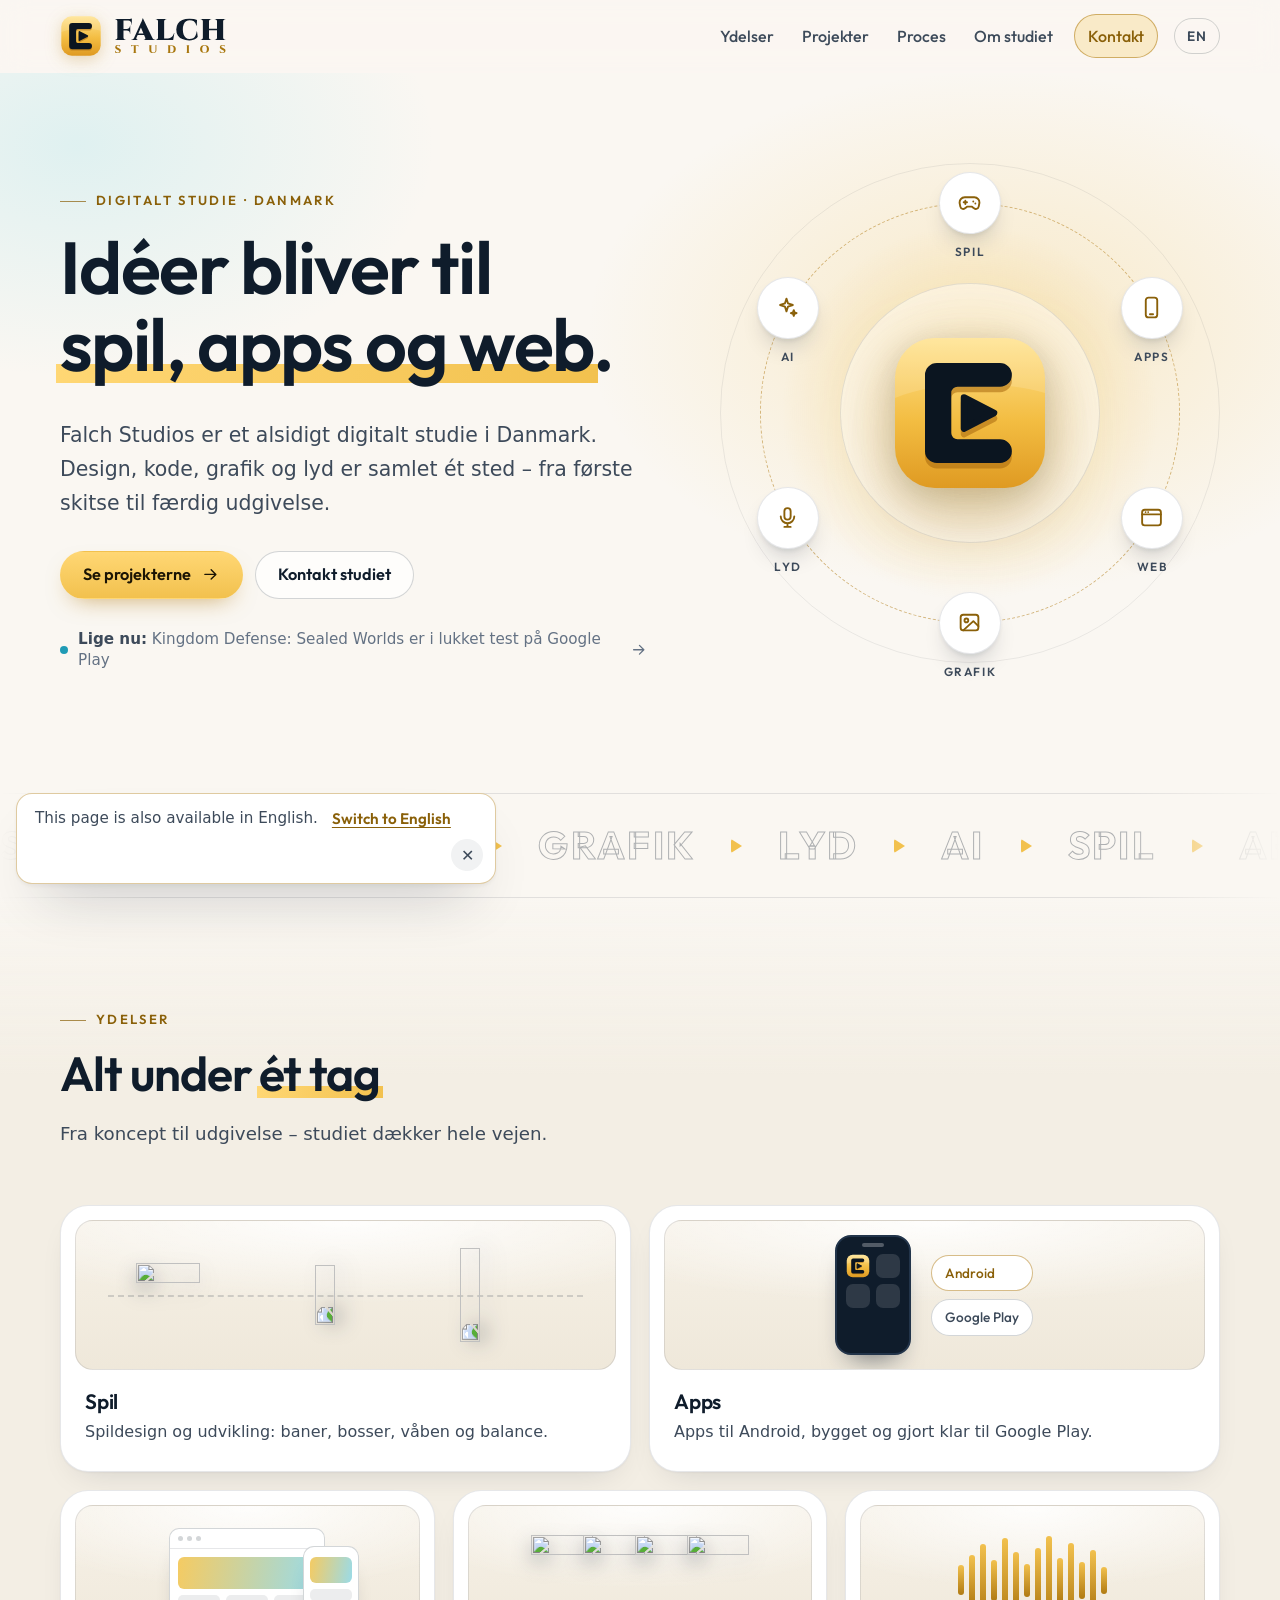
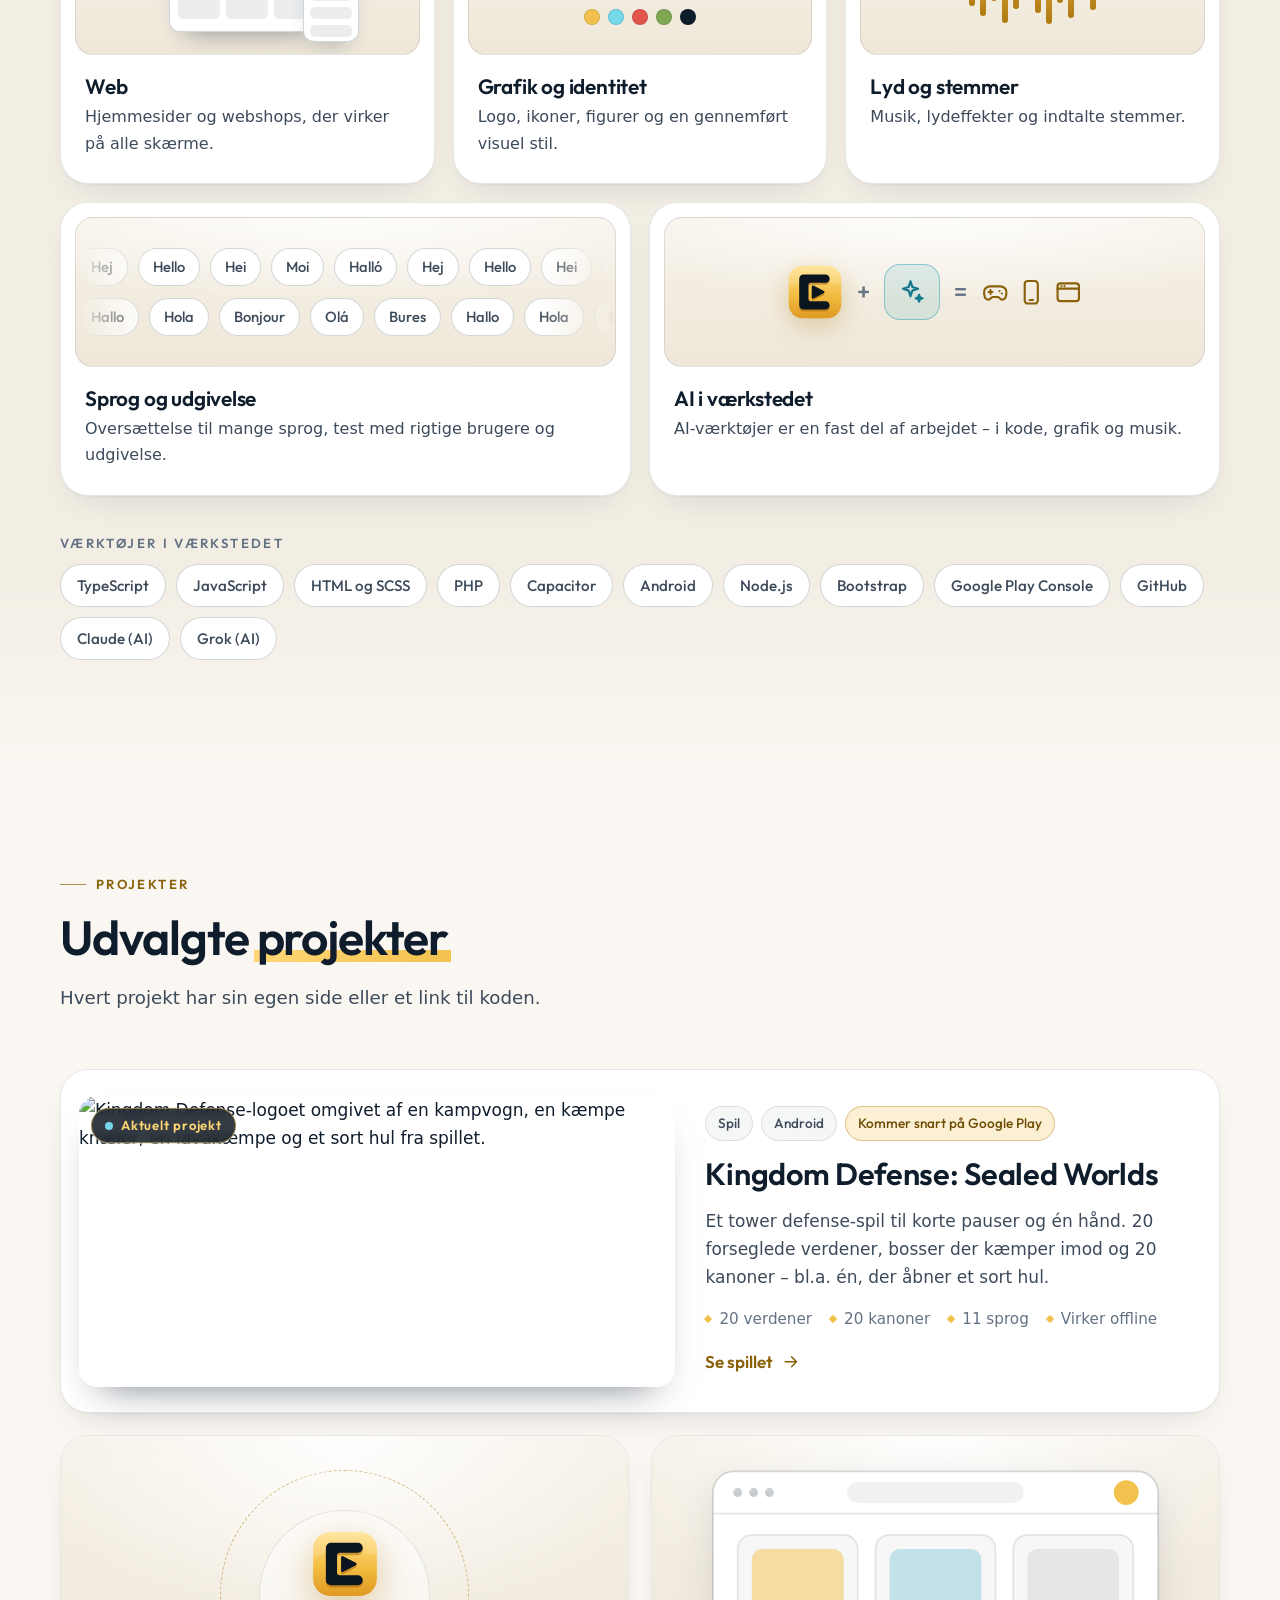
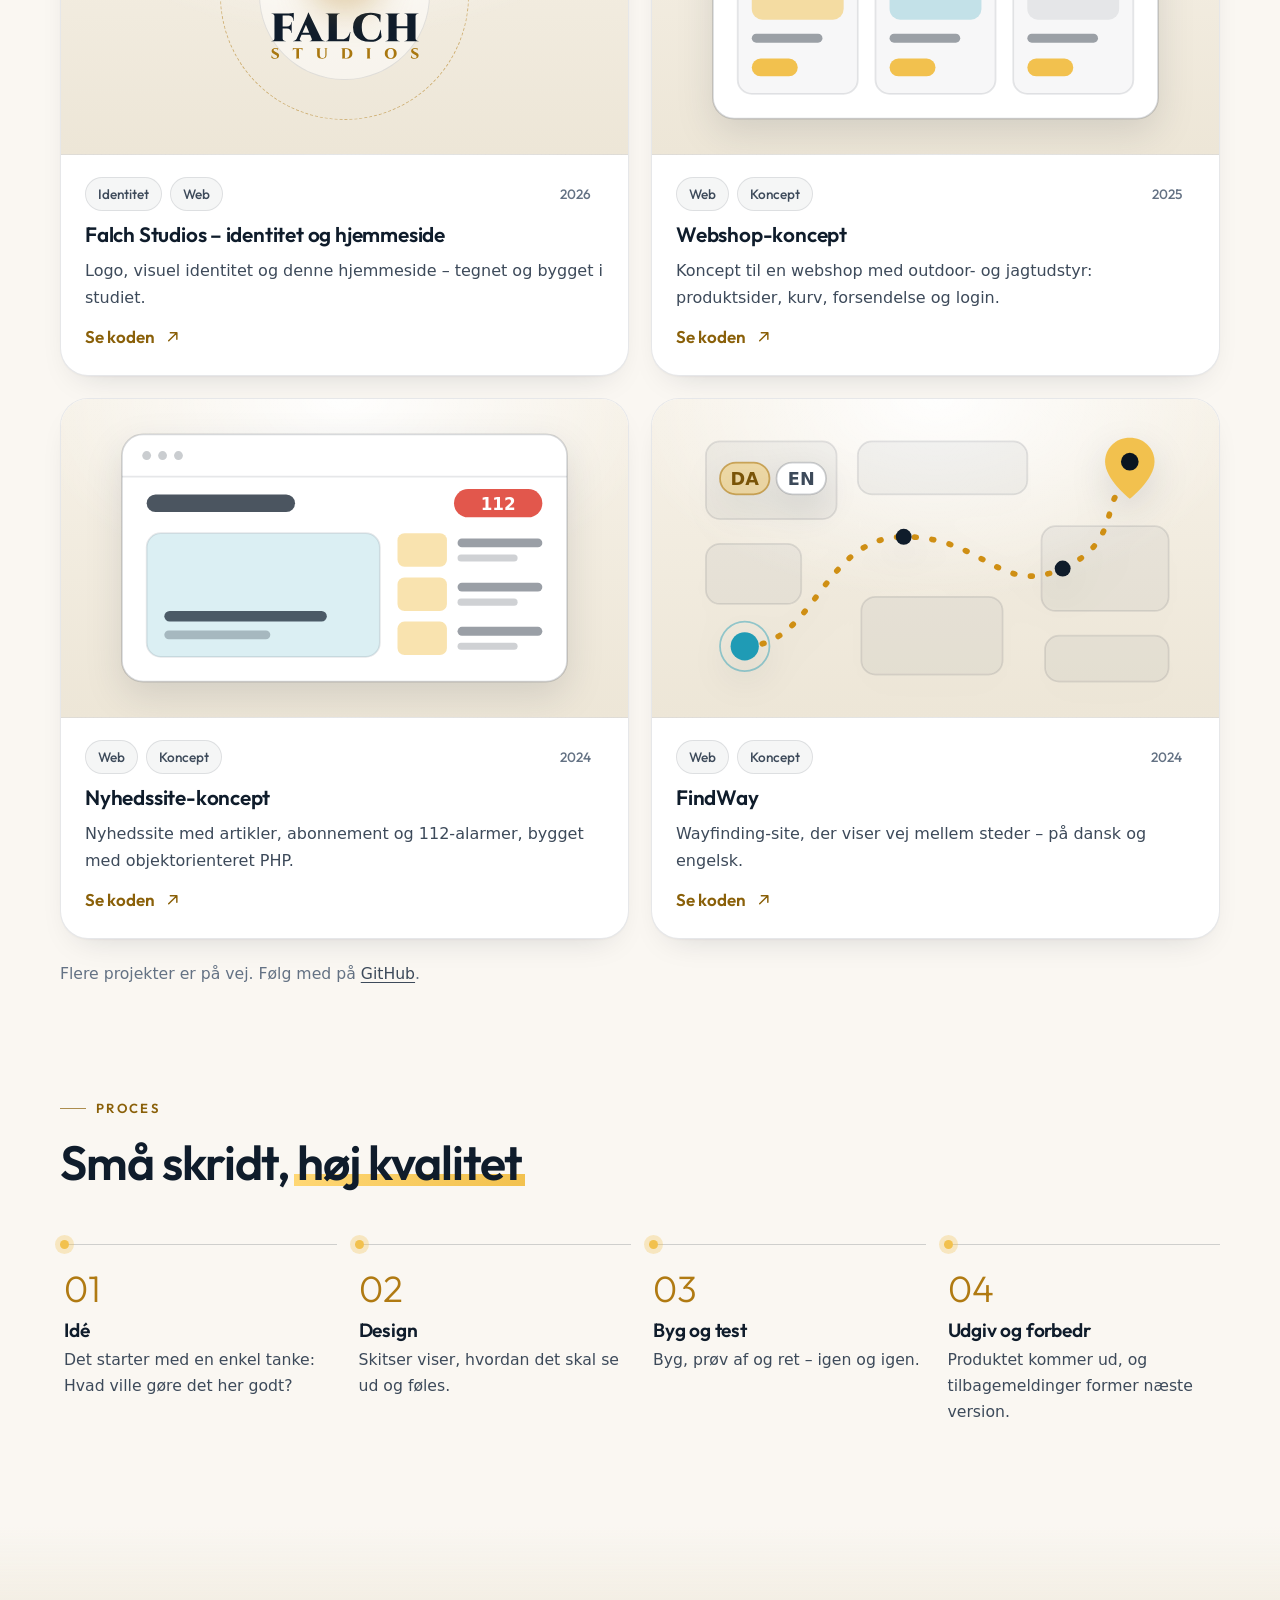
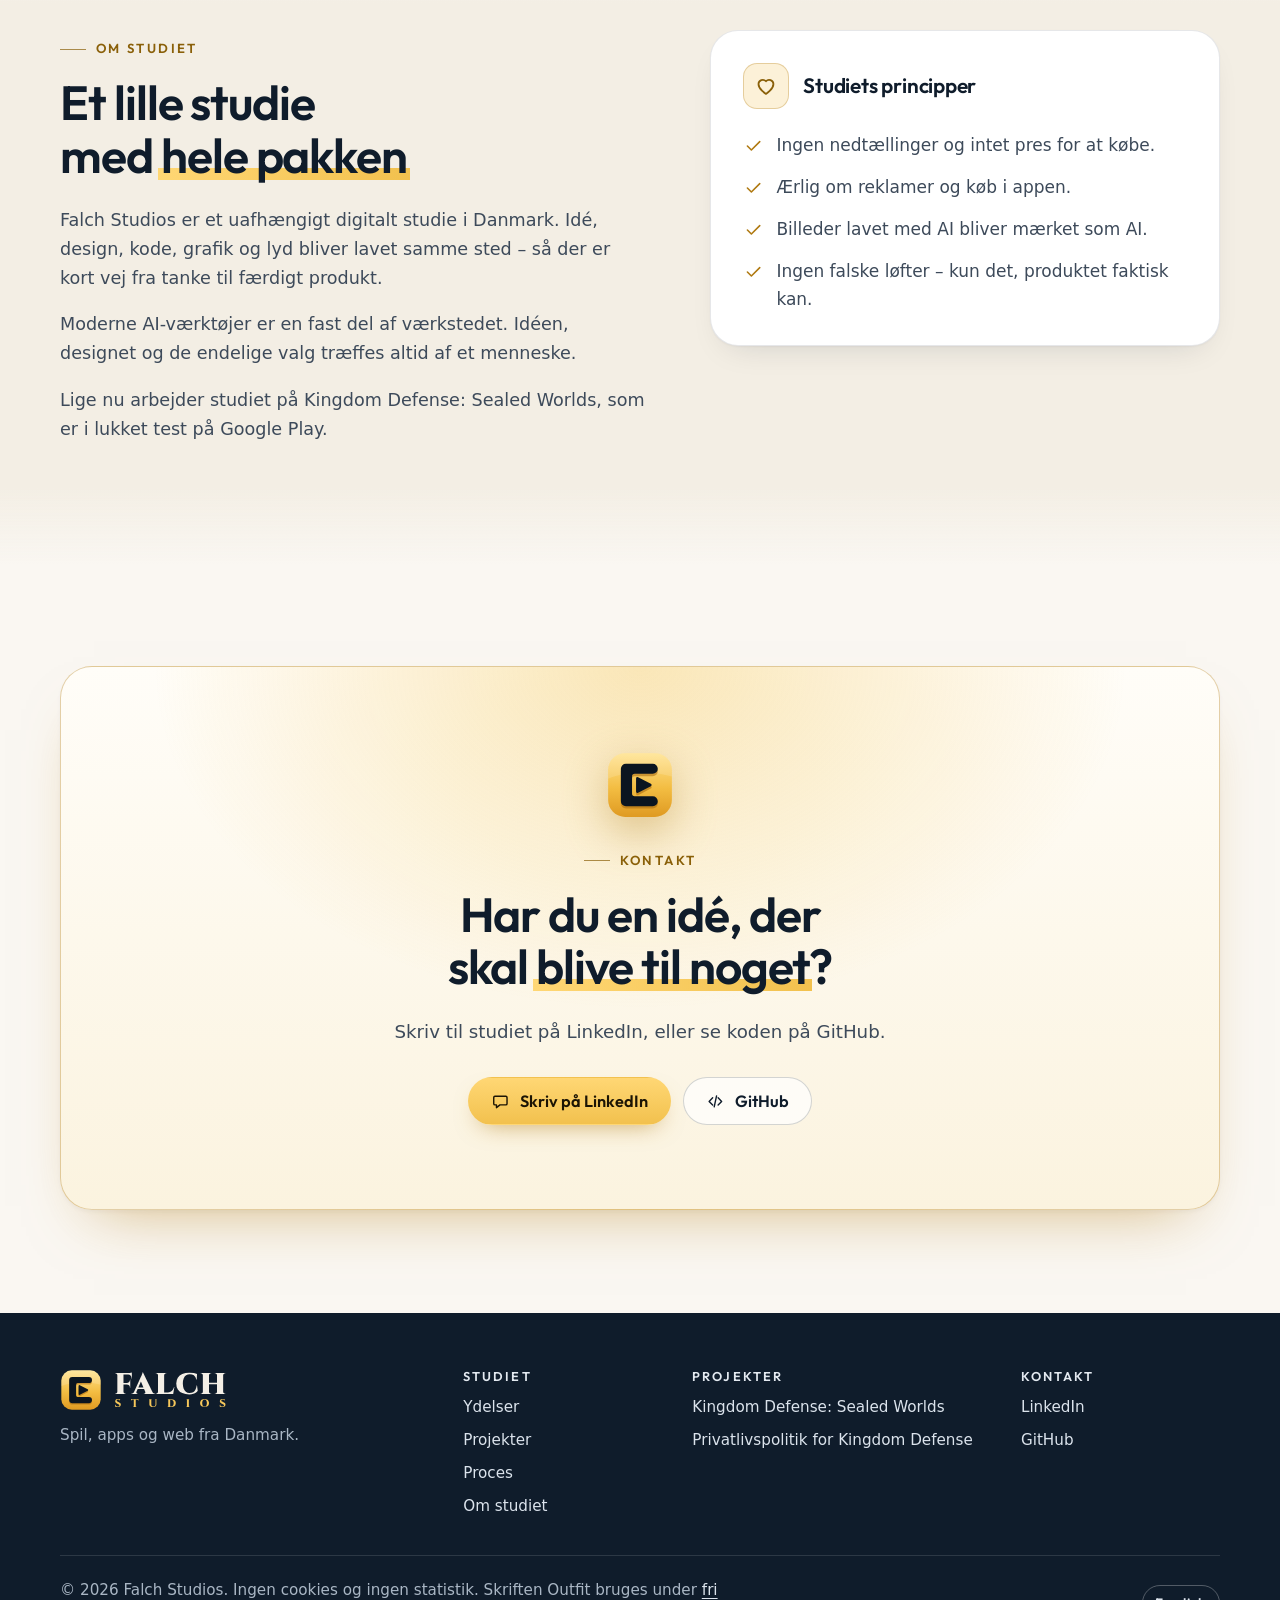
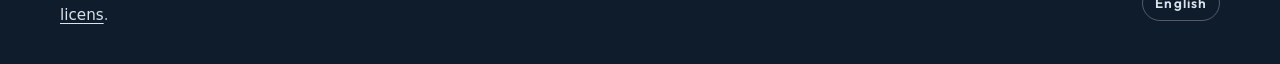
==== commit 2636d2ed: "Version 4: Falch Studios – nyt navn og logo Studiet skifter navn fra Emil Studio til Falch Studios. " ====
--- a/index.html
+++ b/index.html
@@ -3,8 +3,8 @@
 <head>
   <meta charset="utf-8">
   <meta name="viewport" content="width=device-width, initial-scale=1">
-  <title>Emil Studio – spil, apps og web fra Danmark</title>
-  <meta name="description" content="Emil Studio er et alsidigt digitalt studie i Danmark. Spil, apps, hjemmesider, grafik og lyd – fra første idé til færdig udgivelse.">
+  <title>Falch Studios – spil, apps og web fra Danmark</title>
+  <meta name="description" content="Falch Studios er et alsidigt digitalt studie i Danmark. Spil, apps, hjemmesider, grafik og lyd – fra første idé til færdig udgivelse.">
   <link rel="canonical" href="https://krygerdev.github.io/">
   <link rel="alternate" hreflang="da" href="https://krygerdev.github.io/">
   <link rel="alternate" hreflang="en" href="https://krygerdev.github.io/en/">
@@ -15,21 +15,21 @@
   <link rel="apple-touch-icon" href="assets/img/apple-touch-icon.png">
   <link rel="preload" href="assets/fonts/outfit-latin.woff2" as="font" type="font/woff2" crossorigin>
   <meta property="og:type" content="website">
-  <meta property="og:site_name" content="Emil Studio">
-  <meta property="og:title" content="Emil Studio – spil, apps og web fra Danmark">
+  <meta property="og:site_name" content="Falch Studios">
+  <meta property="og:title" content="Falch Studios – spil, apps og web fra Danmark">
   <meta property="og:description" content="Et alsidigt digitalt studie i Danmark. Spil, apps, hjemmesider, grafik og lyd – fra første idé til færdig udgivelse.">
   <meta property="og:url" content="https://krygerdev.github.io/">
   <meta property="og:image" content="https://krygerdev.github.io/assets/img/og-da.jpg">
   <meta property="og:image:width" content="1200">
   <meta property="og:image:height" content="630">
-  <meta property="og:image:alt" content="Emil Studio – spil, apps og web fra Danmark">
+  <meta property="og:image:alt" content="Falch Studios – spil, apps og web fra Danmark">
   <meta property="og:locale" content="da_DK">
   <meta property="og:locale:alternate" content="en_US">
   <meta name="twitter:card" content="summary_large_image">
   <link rel="stylesheet" href="assets/css/style.css">
   <script>document.documentElement.classList.add("js")</script>
   <script src="assets/js/main.js" defer></script>
-  <script type="application/ld+json">{"@context":"https://schema.org","@type":"Organization","name":"Emil Studio","url":"https://krygerdev.github.io/","logo":"https://krygerdev.github.io/brand/emil-studio-ikon-1024.png","description":"Alsidigt digitalt studie i Danmark: spil, apps, web, grafik og lyd.","sameAs":["https://www.linkedin.com/in/emilkryger/","https://github.com/KrygerDev"]}</script>
+  <script type="application/ld+json">{"@context":"https://schema.org","@type":"Organization","name":"Falch Studios","url":"https://krygerdev.github.io/","logo":"https://krygerdev.github.io/brand/falch-studios-ikon-1024.png","description":"Alsidigt digitalt studie i Danmark: spil, apps, web, grafik og lyd.","sameAs":["https://www.linkedin.com/in/emilkryger/","https://github.com/KrygerDev"]}</script>
 </head>
 <body id="top">
   <a class="skip-link" href="#indhold">Gå til indhold</a>
@@ -41,7 +41,7 @@
     </defs>
     <symbol id="logo-base" viewBox="0 0 64 64"><rect x="2" y="2" width="60" height="60" rx="16" fill="url(#logo-gold)"/><path d="M2 18A16 16 0 0 1 18 2H46A16 16 0 0 1 62 18V24C46 19 18 19 2 26Z" fill="#fff" opacity=".14"/><path d="M18.75 12H44A4.75 4.75 0 0 1 44 21.5H27A2.5 2.5 0 0 0 24.5 24V40A2.5 2.5 0 0 0 27 42.5H44A4.75 4.75 0 0 1 44 52H18.75A4.75 4.75 0 0 1 14 47.25V16.75A4.75 4.75 0 0 1 18.75 12Z" fill="#a8680e" opacity=".55" transform="translate(0 2.2)"/><path d="M18.75 12H44A4.75 4.75 0 0 1 44 21.5H27A2.5 2.5 0 0 0 24.5 24V40A2.5 2.5 0 0 0 27 42.5H44A4.75 4.75 0 0 1 44 52H18.75A4.75 4.75 0 0 1 14 47.25V16.75A4.75 4.75 0 0 1 18.75 12Z" fill="#0b1520"/></symbol>
     <symbol id="logo-play" viewBox="0 0 64 64"><path d="M29.6 25.8L41.6 32L29.6 38.2Z" fill="#a8680e" stroke="#a8680e" stroke-width="2.6" stroke-linejoin="round" opacity=".55" transform="translate(0 2.2)"/><path d="M29.6 25.8L41.6 32L29.6 38.2Z" fill="#0b1520" stroke="#0b1520" stroke-width="2.6" stroke-linejoin="round"/></symbol>
-    <symbol id="logo-word" viewBox="-2.6 -2.6 195.51 27.2"><path d="M11.88 0H0V22H11.88M0 11H9.5M19.38 22V0L28.62 13.2L37.86 0V22M45.36 0V22M52.86 0V22H63.42" fill="none" stroke="currentColor" stroke-width="5.2" stroke-linecap="round" stroke-linejoin="round"/><path d="M9.92 1.96A5.1 5.1 0 1 0 5.9 10.21A5.9 5.9 0 1 1 1.25 19.73M19.29 0H32.93M26.11 0V22M40.43 0V15.18A6.82 6.82 0 0 0 54.07 15.18V0M61.57 22V0H62.89A11 11 0 0 1 62.89 22ZM81.39 0V22M88.89 11A11 11 0 1 1 110.89 11A11 11 0 1 1 88.89 11Z" transform="translate(79.42 0)" fill="none" style="stroke:var(--logo-accent,#b7801b)" stroke-width="4.2" stroke-linecap="round" stroke-linejoin="round"/></symbol>
+    <symbol id="logo-word" viewBox="-1.5 -1.5 161.31 51.6"><path d="M21.39 9.26L21.81 9.26L21.81 21.17L21.39 21.17L21.39 20.96Q21.39 18.94 20.08 17.64Q18.77 16.33 16.76 16.29L16.76 16.29L12.09 16.29L12.09 26.87Q12.13 27.99 12.92 28.78Q13.71 29.57 14.83 29.57L14.83 29.57L15.39 29.57L15.39 30L0 30L0 29.57L0.56 29.57Q1.67 29.57 2.46 28.78Q3.26 27.99 3.30 26.87L3.30 26.87L3.30 3.13Q3.26 2.01 2.46 1.22Q1.67 0.43 0.56 0.43L0.56 0.43L0 0.43L0-0.00L18.86-0.00Q19.80-0.00 20.85-0.13Q21.90-0.26 22.80-0.43Q23.70-0.60 24.09-0.77L24.09-0.77L24.09 8.06L23.66 8.06L23.66 7.71Q23.66 5.14 22.20 3.64L22.20 3.64Q20.96 2.40 18.86 2.19L18.86 2.19L12.09 2.19L12.09 14.14L16.76 14.14Q18.77 14.10 20.10 12.77Q21.43 11.44 21.39 9.43L21.39 9.43L21.39 9.26ZM39.56-1.03L39.94-1.03L53.61 27.34Q54.26 28.46 55.11 28.93L55.11 28.93Q56.14 29.57 57.13 29.57L57.13 29.57L57.47 29.57L57.47 30L41.23 30L41.23 29.57L41.61 29.57Q42.47 29.57 43.14 28.86Q43.80 28.16 43.24 26.87L43.24 26.87L43.29 26.87L41.61 22.89L32.44 22.89L30.69 26.87L30.73 26.87Q30.34 27.73 30.56 28.33Q30.77 28.93 31.31 29.25Q31.84 29.57 32.36 29.57L32.36 29.57L32.74 29.57L32.74 30L23.19 30L23.19 29.57L23.57 29.57Q24.56 29.57 25.63 28.93L25.63 28.93Q26.44 28.46 27.04 27.47L27.04 27.47L37.11 5.36Q37.33 4.97 37.69 4.14Q38.06 3.30 38.46 2.31Q38.87 1.33 39.19 0.43Q39.51-0.47 39.56-1.03L39.56-1.03ZM40.71 20.74L37.11 12.13L33.39 20.74L40.71 20.74ZM84.60 20.06L85.03 20.06L83.40 30L58.33 30L58.33 29.57L58.89 29.57Q60.00 29.57 60.79 28.78Q61.59 27.99 61.63 26.87L61.63 26.87L61.63 3.13Q61.59 2.01 60.79 1.22Q60.00 0.43 58.89 0.43L58.89 0.43L58.33 0.43L58.33-0.00L73.71-0.00L73.71 0.43L73.16 0.43Q72.04 0.43 71.25 1.22Q70.46 2.01 70.41 3.13L70.41 3.13L70.41 27.81L75.69 27.81Q77.74 27.81 79.52 26.89Q81.30 25.97 82.63 24.24Q83.96 22.50 84.60 20.06L84.60 20.06ZM117.17 17.49L117.51 17.49L118.54 25.29Q117.69 26.70 116.16 27.90Q114.64 29.10 112.26 29.85Q109.89 30.60 106.50 30.60L106.50 30.60Q100.76 30.56 96.54 28.74Q92.31 26.91 90.04 23.44Q87.77 19.97 87.77 14.96L87.77 14.96Q87.77 10.07 90.00 6.58Q92.23 3.09 96.43 1.24Q100.63-0.60 106.54-0.60L106.54-0.60Q110.14-0.60 112.95-0.00Q115.76 0.60 117.56 1.37L117.56 1.37L117.13 9.56L116.74 9.56Q115.46 5.01 113.01 3.28Q110.57 1.54 107.27 1.54L107.27 1.54Q104.10 1.54 101.85 3.13Q99.60 4.71 98.40 7.67Q97.20 10.63 97.20 14.83L97.20 14.83Q97.20 19.03 98.31 22.05Q99.43 25.07 101.51 26.72Q103.59 28.37 106.50 28.46L106.50 28.46Q109.97 28.46 112.03 27.43Q114.09 26.40 115.24 23.98Q116.40 21.56 117.17 17.49L117.17 17.49ZM125.91 26.87L125.91 26.87L125.91 3.13Q125.87 2.01 125.08 1.22Q124.29 0.43 123.17 0.43L123.17 0.43L122.61 0.43L122.61-0.00L138.00-0.00L138.00 0.43L137.44 0.43Q136.33 0.43 135.54 1.22Q134.74 2.01 134.70 3.13L134.70 3.13L134.70 13.93L146.23 13.93L146.23 3.13Q146.23 2.01 145.41 1.22Q144.60 0.43 143.49 0.43L143.49 0.43L142.93 0.43L142.93-0.00L158.31-0.00L158.31 0.43L157.76 0.43Q156.64 0.43 155.85 1.22Q155.06 2.01 155.01 3.13L155.01 3.13L155.01 26.87Q155.06 27.99 155.85 28.78Q156.64 29.57 157.76 29.57L157.76 29.57L158.31 29.57L158.31 30L142.93 30L142.93 29.57L143.49 29.57Q144.60 29.57 145.41 28.78Q146.23 27.99 146.23 26.87L146.23 26.87L146.23 16.07L134.70 16.07L134.70 26.87Q134.74 27.99 135.54 28.78Q136.33 29.57 137.44 29.57L137.44 29.57L138.00 29.57L138.00 30L122.61 30L122.61 29.57L123.17 29.57Q124.29 29.57 125.08 28.78Q125.87 27.99 125.91 26.87Z" fill="currentColor"/><path d="M3.79 37.28L3.79 37.28Q4.10 37.28 4.63 37.31Q5.16 37.34 5.74 37.39L5.74 37.39Q5.93 37.42 6.12 37.44L6.12 37.44L7.32 37.44L7.27 37.77L7.27 37.77L7.04 39.89L6.88 39.89Q6.88 39.05 6.24 38.53Q5.59 38.01 4.50 38.01L4.50 38.01Q3.55 38.01 2.98 38.41Q2.42 38.82 2.39 39.43L2.39 39.43Q2.34 39.96 2.72 40.29Q3.10 40.62 3.64 40.91L3.64 40.91L6.64 42.59Q7.45 42.99 7.88 43.70Q8.32 44.41 8.26 45.43L8.26 45.43Q8.18 47.06 6.96 47.94Q5.75 48.82 3.67 48.82L3.67 48.82Q2.87 48.82 2.17 48.70Q1.47 48.57 0.95 48.34Q0.42 48.11 0.12 47.82L0.12 47.82Q-0.02 47.46 0.00 46.92Q0.03 46.38 0.19 45.85Q0.34 45.32 0.57 44.98L0.57 44.98L0.71 44.98Q0.66 45.81 1.03 46.52Q1.41 47.24 2.15 47.66Q2.90 48.09 3.93 48.09L3.93 48.09Q5.02 48.08 5.59 47.59Q6.15 47.09 6.15 46.43L6.15 46.43Q6.15 45.92 5.80 45.52Q5.45 45.11 4.67 44.73L4.67 44.73L1.99 43.21Q1.03 42.72 0.59 41.90Q0.15 41.08 0.27 40.08L0.27 40.08Q0.34 39.21 0.79 38.59Q1.23 37.96 1.99 37.62Q2.75 37.28 3.79 37.28ZM33.50 37.20L33.50 37.20L33.50 40.21L33.34 40.20L33.34 40.05Q33.34 39.21 32.86 38.72Q32.37 38.23 31.52 38.21L31.52 38.21L29.68 38.21L29.68 47.44Q29.69 47.85 29.99 48.15Q30.28 48.44 30.69 48.44L30.69 48.44L30.90 48.44L30.90 48.60L25.65 48.60L25.65 48.44L25.86 48.44Q26.27 48.44 26.56 48.15Q26.86 47.85 26.87 47.44L26.87 47.44L26.87 38.21L25.03 38.21Q24.18 38.23 23.69 38.72Q23.21 39.21 23.21 40.05L23.21 40.05L23.21 40.20L23.05 40.21L23.05 37.20Q23.21 37.26 23.53 37.33Q23.86 37.39 24.26 37.44Q24.65 37.48 24.99 37.48L24.99 37.48L31.57 37.48Q31.91 37.48 32.30 37.44Q32.69 37.39 33.02 37.33Q33.36 37.26 33.50 37.20ZM48.12 37.50L53.11 37.50L53.11 37.66L52.86 37.66Q52.51 37.66 52.27 37.88Q52.02 38.10 52.02 38.45L52.02 38.45L52.02 44.48Q52.02 45.59 52.39 46.40Q52.75 47.20 53.42 47.64Q54.08 48.08 55.00 48.08L55.00 48.08Q55.95 48.08 56.63 47.66Q57.30 47.25 57.67 46.50Q58.03 45.75 58.03 44.68L58.03 44.68L58.03 38.45Q58.03 38.10 57.78 37.88Q57.54 37.66 57.19 37.66L57.19 37.66L56.94 37.66L56.94 37.50L60.38 37.50L60.38 37.66L60.12 37.66Q59.77 37.66 59.53 37.88Q59.28 38.10 59.28 38.45L59.28 38.45L59.28 44.56Q59.28 45.87 58.74 46.83Q58.19 47.79 57.14 48.31Q56.10 48.82 54.62 48.82L54.62 48.82Q52.81 48.82 51.61 48.31Q50.40 47.79 49.81 46.84Q49.21 45.89 49.21 44.57L49.21 44.57L49.21 38.45Q49.21 38.10 48.97 37.88Q48.72 37.66 48.37 37.66L48.37 37.66L48.12 37.66L48.12 37.50ZM75.03 37.50L80.91 37.50Q82.85 37.50 84.23 38.17Q85.62 38.83 86.37 40.08Q87.11 41.32 87.11 43.05Q87.11 44.78 86.37 46.02Q85.62 47.27 84.23 47.93Q82.85 48.60 80.91 48.60L80.91 48.60L75.03 48.60L75.03 48.44L75.23 48.44Q75.65 48.44 75.94 48.15Q76.23 47.85 76.25 47.44L76.25 47.44L76.25 38.66Q76.25 38.25 75.95 37.95Q75.65 37.66 75.23 37.66L75.23 37.66L75.04 37.66L75.03 37.50ZM80.66 38.23L79.06 38.23L79.06 47.87L80.66 47.87Q81.72 47.87 82.49 47.28Q83.26 46.70 83.67 45.62Q84.08 44.54 84.08 43.05Q84.08 41.56 83.67 40.48Q83.26 39.40 82.49 38.82Q81.72 38.23 80.66 38.23L80.66 38.23ZM103.08 47.44L103.08 47.44L103.08 38.66Q103.06 38.25 102.77 37.95Q102.48 37.66 102.06 37.66L102.06 37.66L101.86 37.66L101.86 37.50L107.11 37.50L107.11 37.66L106.90 37.66Q106.49 37.66 106.19 37.95Q105.90 38.25 105.88 38.66L105.88 38.66L105.88 47.44Q105.90 47.85 106.19 48.15Q106.49 48.44 106.90 48.44L106.90 48.44L107.11 48.44L107.11 48.60L101.86 48.60L101.86 48.44L102.06 48.44Q102.48 48.44 102.77 48.15Q103.06 47.85 103.08 47.44ZM128.32 37.28L128.32 37.28Q130.30 37.28 131.75 37.98Q133.19 38.67 133.97 39.96Q134.74 41.24 134.74 43.05L134.74 43.05Q134.74 44.84 133.97 46.13Q133.19 47.43 131.75 48.12Q130.30 48.82 128.32 48.82L128.32 48.82Q126.34 48.82 124.90 48.12Q123.47 47.43 122.69 46.14Q121.92 44.86 121.92 43.05L121.92 43.05Q121.92 41.26 122.69 39.97Q123.47 38.67 124.90 37.98Q126.34 37.28 128.32 37.28ZM128.32 48.09L128.32 48.09Q129.37 48.09 130.12 47.48Q130.87 46.87 131.28 45.75Q131.68 44.62 131.68 43.05L131.68 43.05Q131.68 41.48 131.28 40.35Q130.87 39.23 130.12 38.62Q129.37 38.01 128.32 38.01L128.32 38.01Q127.27 38.01 126.53 38.62Q125.78 39.23 125.38 40.35Q124.98 41.48 124.98 43.05L124.98 43.05Q124.98 44.62 125.38 45.75Q125.78 46.87 126.53 47.48Q127.27 48.09 128.32 48.09ZM153.83 37.28L153.83 37.28Q154.15 37.28 154.68 37.31Q155.21 37.34 155.78 37.39L155.78 37.39Q155.98 37.42 156.17 37.44L156.17 37.44L157.37 37.44L157.32 37.77L157.32 37.77L157.09 39.89L156.93 39.89Q156.93 39.05 156.28 38.53Q155.64 38.01 154.55 38.01L154.55 38.01Q153.60 38.01 153.03 38.41Q152.47 38.82 152.44 39.43L152.44 39.43Q152.39 39.96 152.77 40.29Q153.15 40.62 153.69 40.91L153.69 40.91L156.69 42.59Q157.50 42.99 157.93 43.70Q158.37 44.41 158.31 45.43L158.31 45.43Q158.23 47.06 157.01 47.94Q155.80 48.82 153.72 48.82L153.72 48.82Q152.91 48.82 152.22 48.70Q151.52 48.57 151.00 48.34Q150.47 48.11 150.17 47.82L150.17 47.82Q150.03 47.46 150.05 46.92Q150.08 46.38 150.23 45.85Q150.39 45.32 150.62 44.98L150.62 44.98L150.76 44.98Q150.71 45.81 151.08 46.52Q151.46 47.24 152.20 47.66Q152.95 48.09 153.98 48.09L153.98 48.09Q155.07 48.08 155.63 47.59Q156.20 47.09 156.20 46.43L156.20 46.43Q156.20 45.92 155.85 45.52Q155.50 45.11 154.72 44.73L154.72 44.73L152.04 43.21Q151.08 42.72 150.64 41.90Q150.20 41.08 150.31 40.08L150.31 40.08Q150.39 39.21 150.84 38.59Q151.28 37.96 152.04 37.62Q152.80 37.28 153.83 37.28Z" style="fill:var(--logo-accent,#a9770f)"/></symbol>
     <symbol id="i-arrow-right" viewBox="0 0 24 24"><path d="M5 12h14M13 6l6 6-6 6"/></symbol>
     <symbol id="i-out" viewBox="0 0 24 24"><path d="M7 17L17 7M9 7h8v8"/></symbol>
     <symbol id="i-up" viewBox="0 0 24 24"><path d="M12 19V5M6 11l6-6 6 6"/></symbol>
@@ -63,7 +63,7 @@
     <div class="container header-inner">
       <a class="brand" href="./">
         <svg class="logo-mark" viewBox="0 0 64 64" aria-hidden="true"><use href="#logo-base"/><use class="logo-play" href="#logo-play"/></svg>
-        <svg class="logo-word" viewBox="0 0 195.51 27.2" aria-hidden="true"><use href="#logo-word"/></svg><span class="sr-only">Emil Studio</span>
+        <svg class="logo-word" viewBox="0 0 161.31 51.6" aria-hidden="true"><use href="#logo-word"/></svg><span class="sr-only">Falch Studios</span>
       </a>
       <nav class="site-nav" id="site-nav" aria-label="Hovedmenu">
         <ul>
@@ -92,7 +92,7 @@
         <div class="hero__text">
           <p class="eyebrow">Digitalt studie · Danmark</p>
           <h1 id="hero-title">Idéer bliver til <em>spil, apps og web</em>.</h1>
-          <p class="lead">Emil Studio er et alsidigt digitalt studie i Danmark. Design, kode, grafik og lyd er samlet ét sted – fra første skitse til færdig udgivelse.</p>
+          <p class="lead">Falch Studios er et alsidigt digitalt studie i Danmark. Design, kode, grafik og lyd er samlet ét sted – fra første skitse til færdig udgivelse.</p>
           <div class="actions">
             <a class="btn btn--primary" href="#projekter">Se projekterne <svg class="i" aria-hidden="true"><use href="#i-arrow-right"/></svg></a>
             <a class="btn btn--ghost" href="#kontakt">Kontakt studiet</a>
@@ -261,12 +261,12 @@
               <span class="cover__ring"></span><span class="cover__ring cover__ring--2"></span>
               <span class="cover__logo">
                 <svg class="logo-mark" viewBox="0 0 64 64"><use href="#logo-base"/><use href="#logo-play"/></svg>
-                <svg class="logo-word" viewBox="0 0 195.51 27.2"><use href="#logo-word"/></svg>
+                <svg class="logo-word" viewBox="0 0 161.31 51.6"><use href="#logo-word"/></svg>
               </span>
             </div>
             <div class="work__body">
               <ul class="tags"><li class="tag">Identitet</li><li class="tag">Web</li><li class="tag tag--year">2026</li></ul>
-              <h3><a class="stretched" href="https://github.com/KrygerDev/KrygerDev.github.io">Emil Studio – identitet og hjemmeside</a></h3>
+              <h3><a class="stretched" href="https://github.com/KrygerDev/KrygerDev.github.io">Falch Studios – identitet og hjemmeside</a></h3>
               <p>Logo, visuel identitet og denne hjemmeside – tegnet og bygget i studiet.</p>
               <span class="link-arrow" aria-hidden="true">Se koden <svg class="i"><use href="#i-out"/></svg></span>
             </div>
@@ -368,7 +368,7 @@
         <div class="about__text reveal">
           <p class="eyebrow">Om studiet</p>
           <h2 id="om-title">Et lille studie med <em>hele pakken</em></h2>
-          <p>Emil Studio er et uafhængigt digitalt studie i Danmark. Idé, design, kode, grafik og lyd bliver lavet samme sted – så der er kort vej fra tanke til færdigt produkt.</p>
+          <p>Falch Studios er et uafhængigt digitalt studie i Danmark. Idé, design, kode, grafik og lyd bliver lavet samme sted – så der er kort vej fra tanke til færdigt produkt.</p>
           <p>Moderne AI-værktøjer er en fast del af værkstedet. Idéen, designet og de endelige valg træffes altid af et menneske.</p>
           <p>Lige nu arbejder studiet på Kingdom Defense: Sealed Worlds, som er i lukket test på Google Play.</p>
         </div>
@@ -407,7 +407,7 @@
         <div>
           <a class="brand" href="./">
             <svg class="logo-mark" viewBox="0 0 64 64" aria-hidden="true"><use href="#logo-base"/><use class="logo-play" href="#logo-play"/></svg>
-            <svg class="logo-word" viewBox="0 0 195.51 27.2" aria-hidden="true"><use href="#logo-word"/></svg><span class="sr-only">Emil Studio</span>
+            <svg class="logo-word" viewBox="0 0 161.31 51.6" aria-hidden="true"><use href="#logo-word"/></svg><span class="sr-only">Falch Studios</span>
           </a>
           <p>Spil, apps og web fra Danmark.</p>
         </div>
@@ -436,7 +436,7 @@
         </div>
       </div>
       <div class="footer-bottom">
-        <p>© 2026 Emil Studio. Ingen cookies og ingen statistik. Skriften Outfit bruges under <a href="assets/fonts/OFL.txt">fri licens</a>.</p>
+        <p>© 2026 Falch Studios. Ingen cookies og ingen statistik. Skriften Outfit bruges under <a href="assets/fonts/OFL.txt">fri licens</a>.</p>
         <a class="lang" href="en/" hreflang="en" lang="en">English</a>
       </div>
     </div>
--- a/assets/css/style.css
+++ b/assets/css/style.css
@@ -1,5 +1,5 @@
 /* ==========================================================================
-   Emil Studio – fælles stil for alle sider (version 3: lys og elegant)
+   Falch Studios – fælles stil for alle sider (version 4: lyst tema, nyt navn og logo)
    Farver: varm elfenben, hvide kort, mørkeblå tekst og guld som detalje.
    Skrift: Outfit til overskrifter (ligger i assets/fonts, fri licens).
    ========================================================================== */
@@ -30,7 +30,7 @@
   --gold-ink: #8a6009;
   --on-gold: #1b1404;
   --teal: #1f9bb5;
-  --logo-accent: #b7801b;
+  --logo-accent: #a9770f;
   --radius: 18px;
   --radius-l: 28px;
   --shadow-1: 0 1px 2px rgba(15, 28, 43, 0.04), 0 14px 34px -18px rgba(15, 28, 43, 0.18);
@@ -170,7 +170,8 @@
   min-height: var(--header-h);
 }
 
-/* Logoet: Play-E-ikonet + ordmærket EMIL STUDIO (tegnet som vektor, ens overalt) */
+/* Logoet: Play-E-ikonet + ordmærket FALCH STUDIOS i skriften Cinzel
+   (tegnet som vektor, ens overalt – der hentes ingen ekstra skrift) */
 .brand {
   display: inline-flex;
   align-items: center;
@@ -180,15 +181,15 @@
   text-decoration: none;
 }
 .brand:hover { color: var(--text); }
-.logo-mark { width: 40px; height: 40px; flex: none; overflow: visible; filter: drop-shadow(0 4px 8px rgba(176, 122, 18, 0.28)); }
-.logo-word { width: 122px; height: 17px; flex: none; }
+.logo-mark { width: 42px; height: 42px; flex: none; overflow: visible; filter: drop-shadow(0 4px 8px rgba(176, 122, 18, 0.28)); }
+.logo-word { width: 112.5px; height: 36px; flex: none; }
 .logo-play { transition: transform 0.35s var(--ease); }
 .brand:hover .logo-play { transform: translateX(1.8px); }
 /* Meget smalle telefoner: lidt mindre logo, så toplinjen bliver på én linje */
 @media (max-width: 370px) {
   .brand { gap: 9px; }
-  .logo-mark { width: 34px; height: 34px; }
-  .logo-word { width: 100px; height: 14px; }
+  .logo-mark { width: 36px; height: 36px; }
+  .logo-word { width: 97px; height: 31px; }
   .header-tools { gap: 6px; }
   .header-tools .lang { padding-inline: 10px; }
 }
@@ -870,7 +871,7 @@
 .cover__ring--2 { width: 30%; border: 1px solid rgba(15, 28, 43, 0.1); background: rgba(255, 255, 255, 0.5); animation: none; }
 .cover__logo { position: relative; display: grid; justify-items: center; gap: 14px; }
 .cover__logo .logo-mark { width: 68px; height: 68px; filter: drop-shadow(0 12px 18px rgba(176, 122, 18, 0.38)); }
-.cover__logo .logo-word { width: 150px; height: 21px; color: var(--text); }
+.cover__logo .logo-word { width: 150px; height: 48px; color: var(--text); }
 .work__body { display: flex; flex: 1; flex-direction: column; gap: 12px; padding: 22px 24px 24px; }
 .work__body h3 { margin: 0; font-size: 1.3rem; }
 .work__body p { margin: 0; color: var(--text-2); font-size: 1rem; }
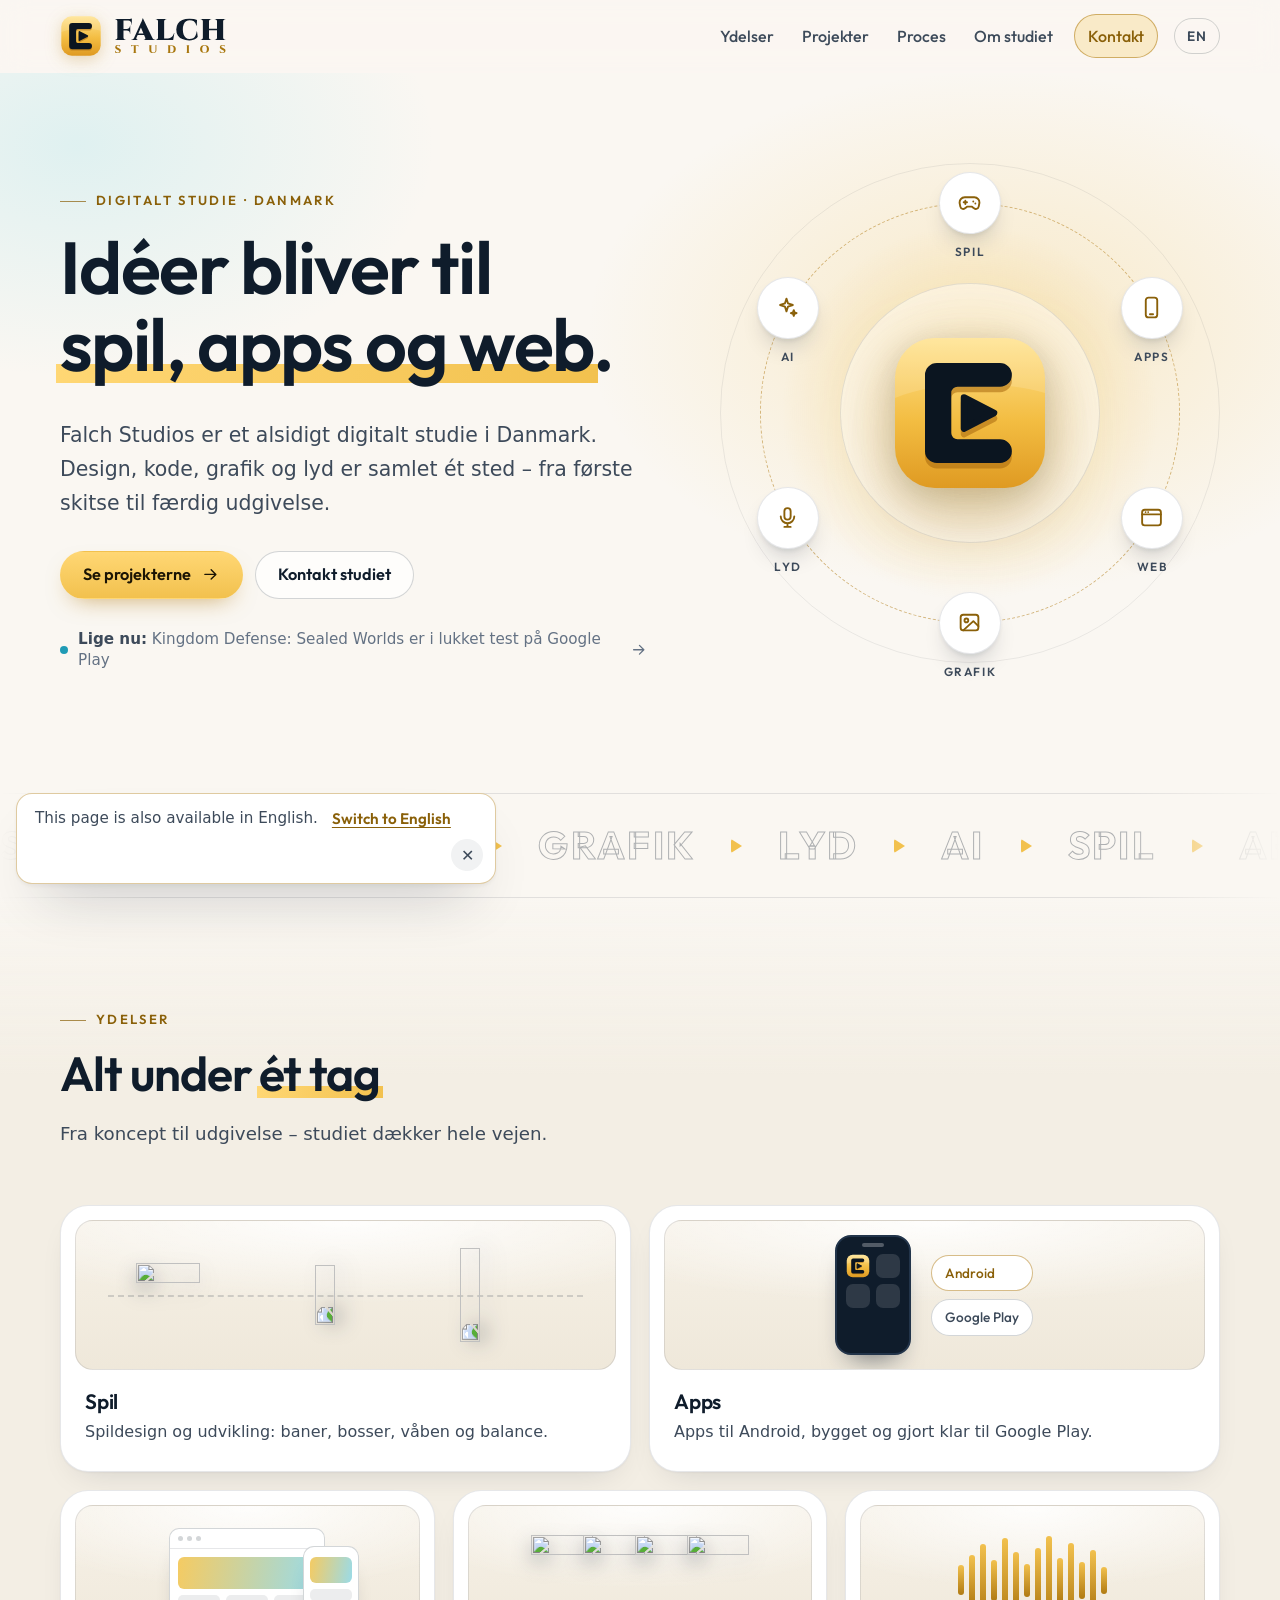
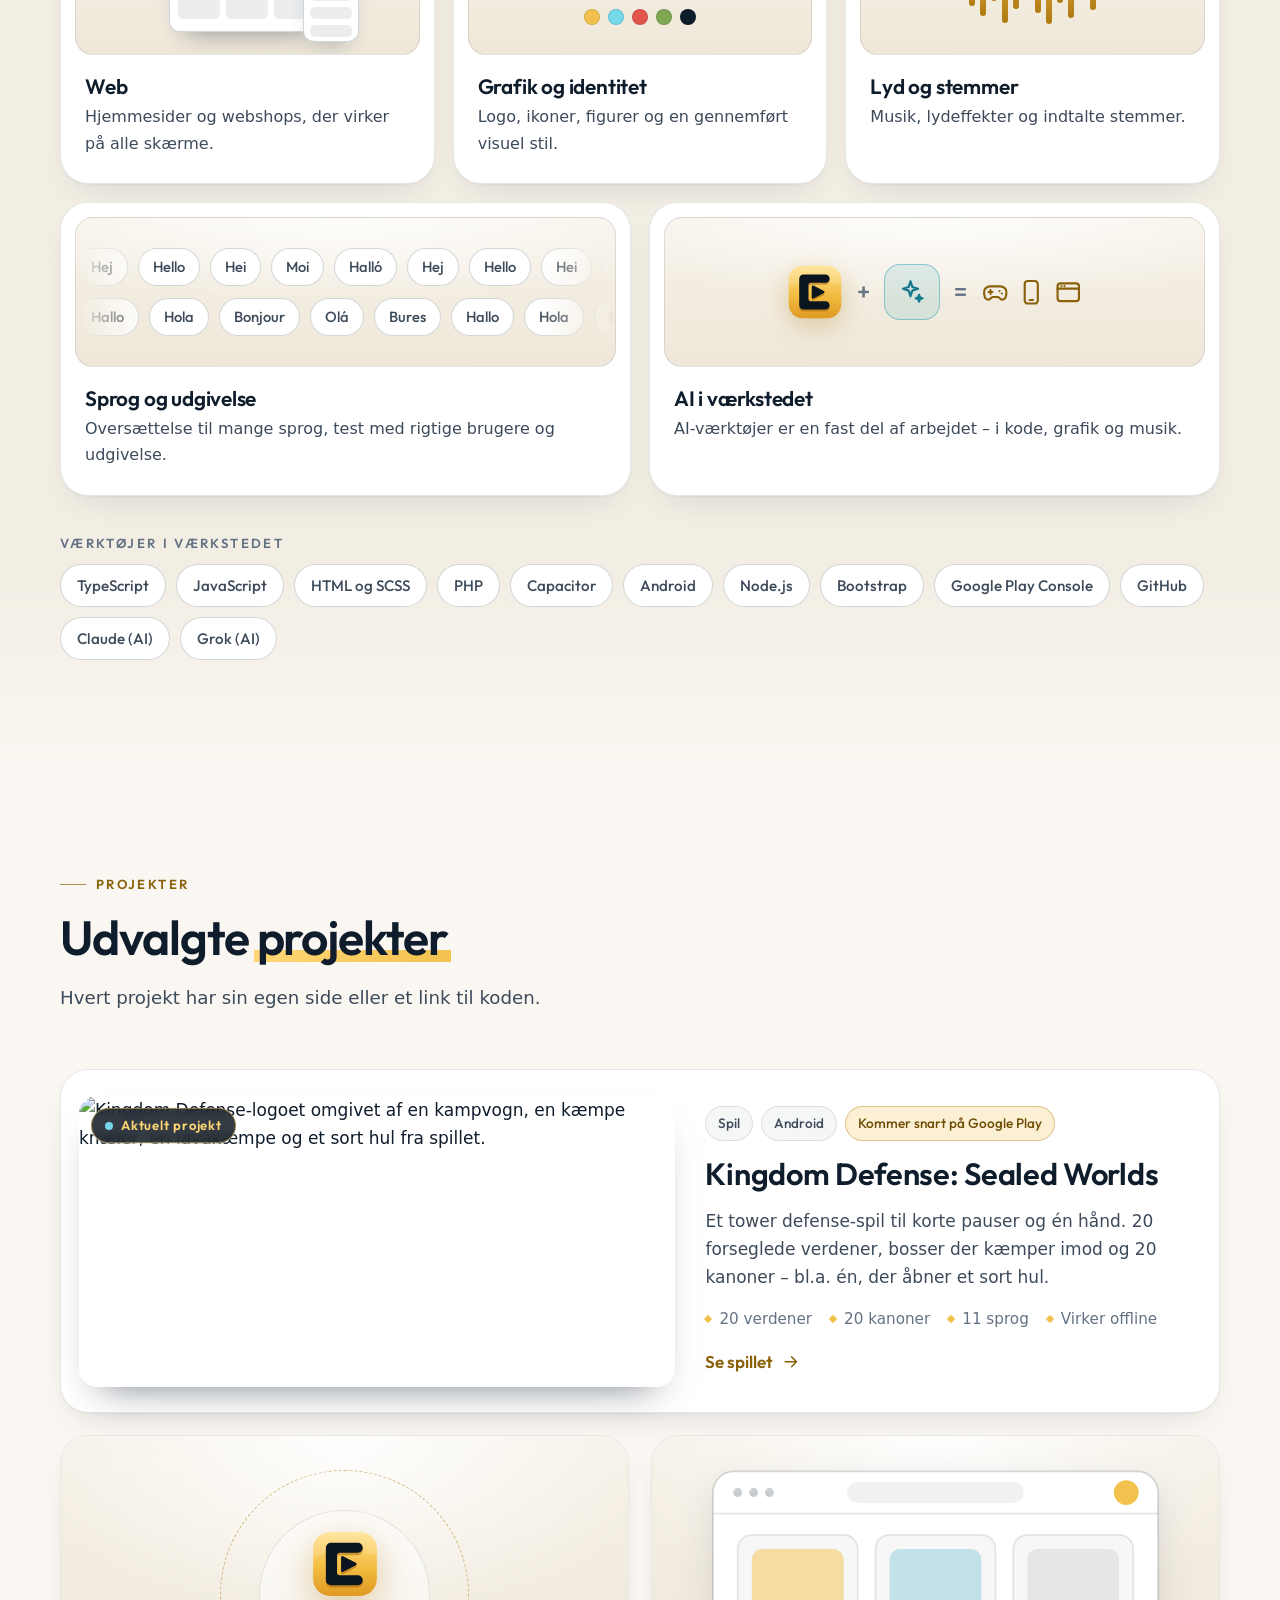
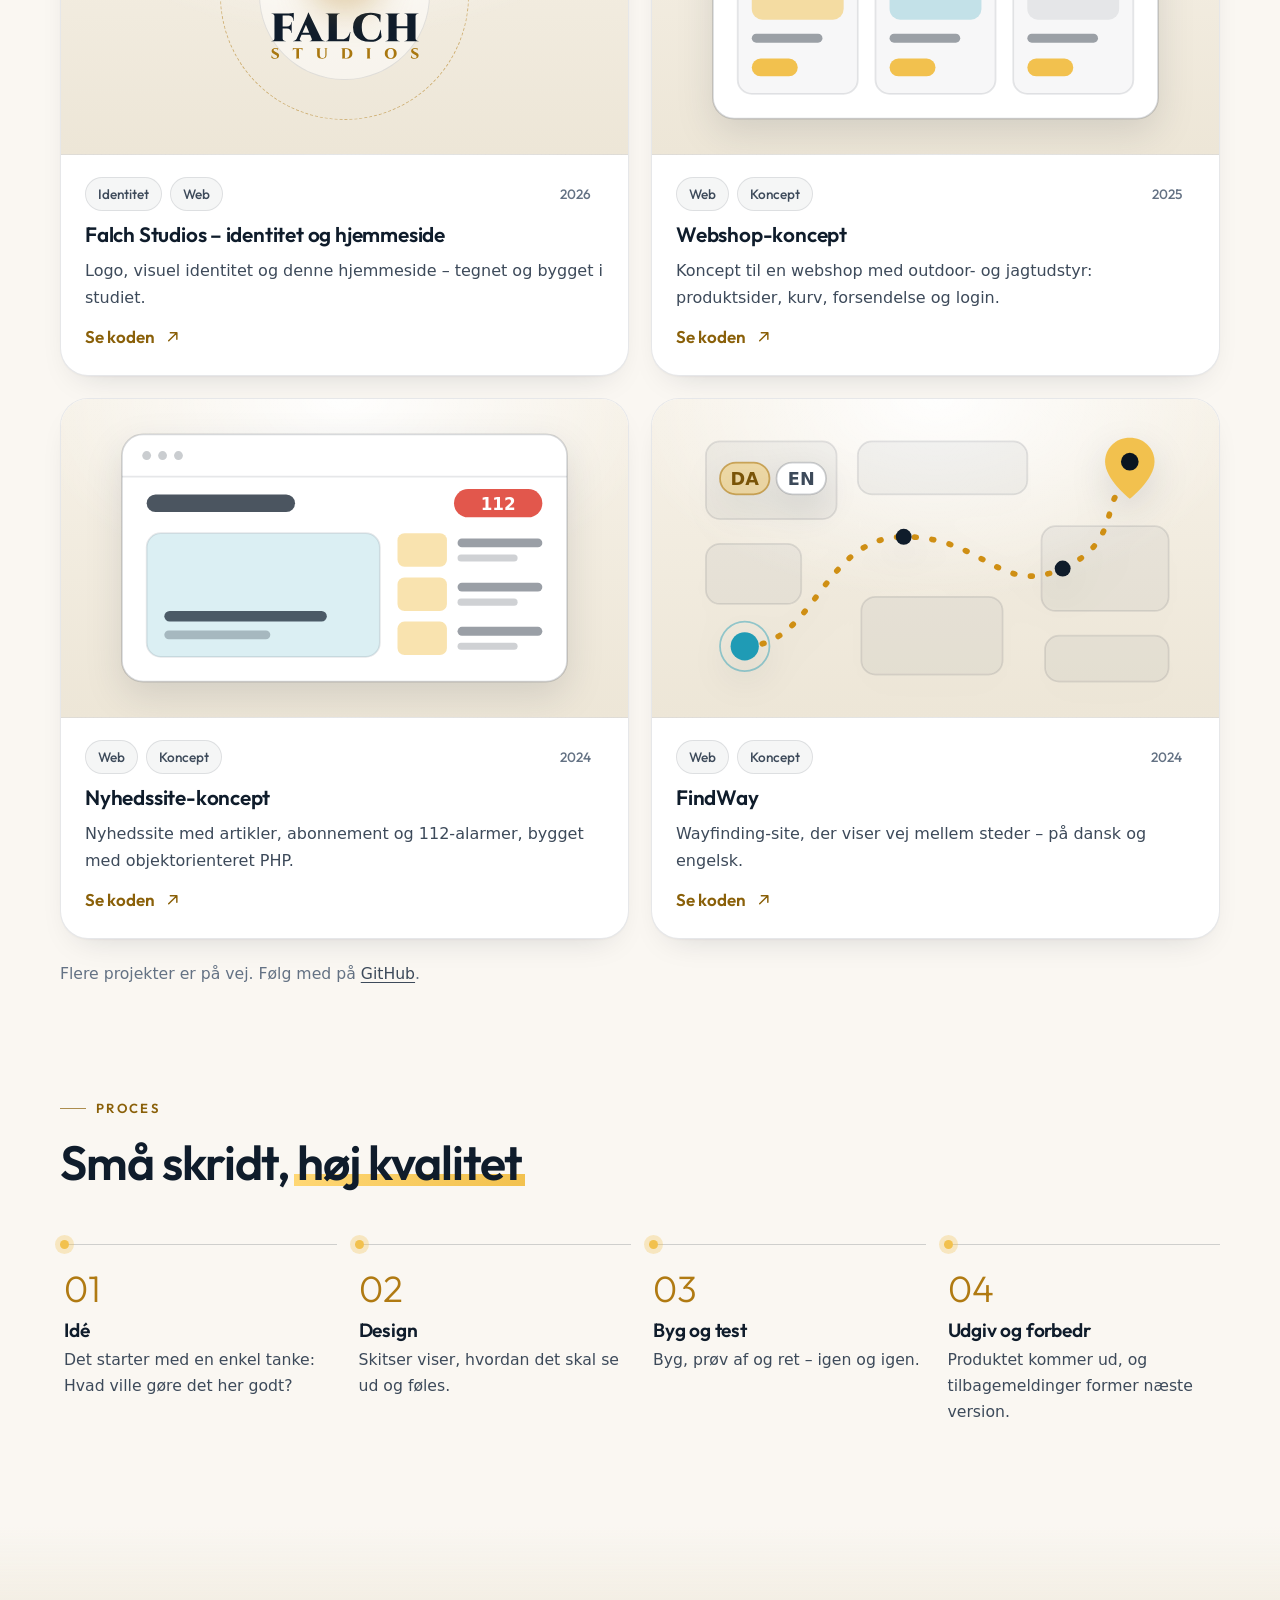
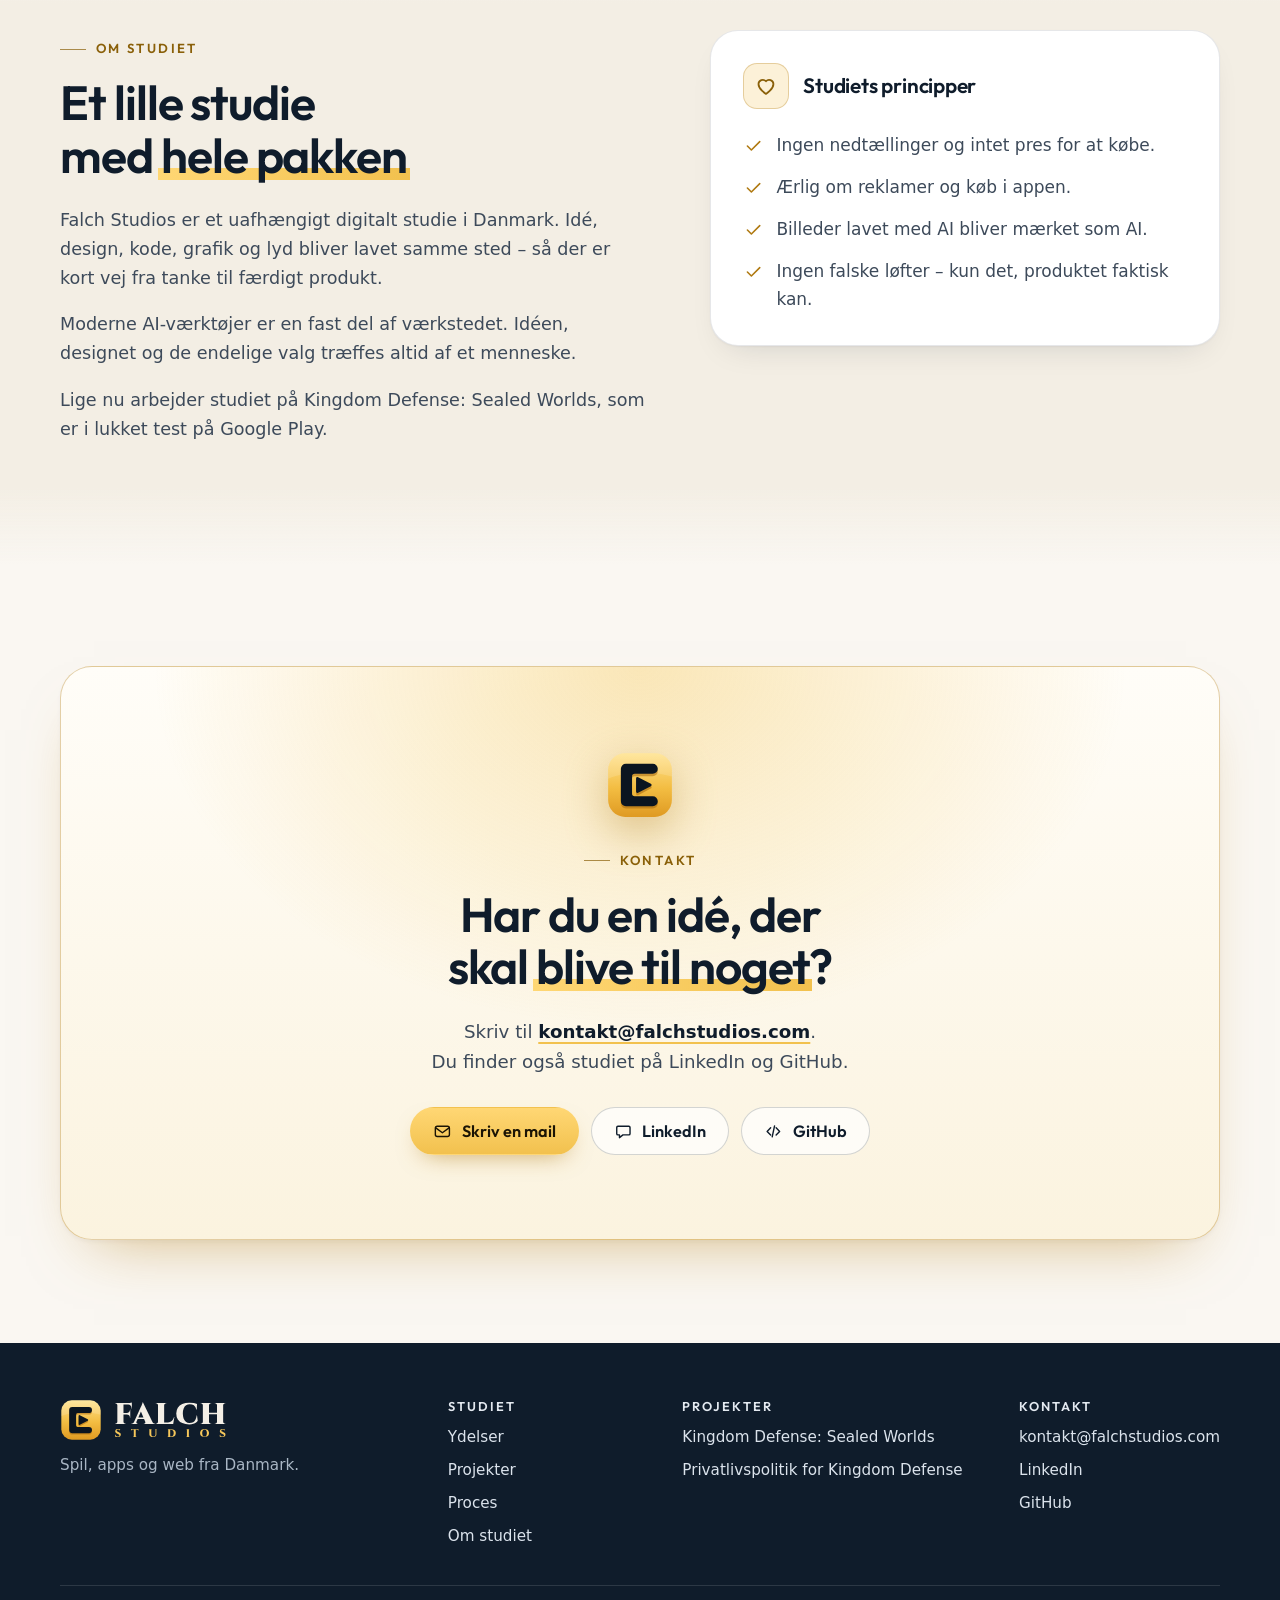
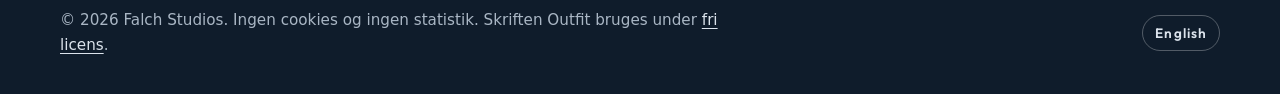
==== commit fdcc26dd: "Kontakt: mail-adressen kontakt@falchstudios.com på siden - Under Kontakt på begge forsider: adressen" ====
--- a/index.html
+++ b/index.html
@@ -5,10 +5,10 @@
   <meta name="viewport" content="width=device-width, initial-scale=1">
   <title>Falch Studios – spil, apps og web fra Danmark</title>
   <meta name="description" content="Falch Studios er et alsidigt digitalt studie i Danmark. Spil, apps, hjemmesider, grafik og lyd – fra første idé til færdig udgivelse.">
-  <link rel="canonical" href="https://krygerdev.github.io/">
-  <link rel="alternate" hreflang="da" href="https://krygerdev.github.io/">
-  <link rel="alternate" hreflang="en" href="https://krygerdev.github.io/en/">
-  <link rel="alternate" hreflang="x-default" href="https://krygerdev.github.io/">
+  <link rel="canonical" href="https://falchstudios.com/">
+  <link rel="alternate" hreflang="da" href="https://falchstudios.com/">
+  <link rel="alternate" hreflang="en" href="https://falchstudios.com/en/">
+  <link rel="alternate" hreflang="x-default" href="https://falchstudios.com/">
   <meta name="theme-color" content="#faf7f2">
   <link rel="icon" href="favicon.svg" type="image/svg+xml">
   <link rel="icon" href="assets/img/favicon-32.png" sizes="32x32" type="image/png">
@@ -18,8 +18,8 @@
   <meta property="og:site_name" content="Falch Studios">
   <meta property="og:title" content="Falch Studios – spil, apps og web fra Danmark">
   <meta property="og:description" content="Et alsidigt digitalt studie i Danmark. Spil, apps, hjemmesider, grafik og lyd – fra første idé til færdig udgivelse.">
-  <meta property="og:url" content="https://krygerdev.github.io/">
-  <meta property="og:image" content="https://krygerdev.github.io/assets/img/og-da.jpg">
+  <meta property="og:url" content="https://falchstudios.com/">
+  <meta property="og:image" content="https://falchstudios.com/assets/img/og-da.jpg">
   <meta property="og:image:width" content="1200">
   <meta property="og:image:height" content="630">
   <meta property="og:image:alt" content="Falch Studios – spil, apps og web fra Danmark">
@@ -29,7 +29,7 @@
   <link rel="stylesheet" href="assets/css/style.css">
   <script>document.documentElement.classList.add("js")</script>
   <script src="assets/js/main.js" defer></script>
-  <script type="application/ld+json">{"@context":"https://schema.org","@type":"Organization","name":"Falch Studios","url":"https://krygerdev.github.io/","logo":"https://krygerdev.github.io/brand/falch-studios-ikon-1024.png","description":"Alsidigt digitalt studie i Danmark: spil, apps, web, grafik og lyd.","sameAs":["https://www.linkedin.com/in/emilkryger/","https://github.com/KrygerDev"]}</script>
+  <script type="application/ld+json">{"@context":"https://schema.org","@type":"Organization","name":"Falch Studios","url":"https://falchstudios.com/","logo":"https://falchstudios.com/brand/falch-studios-ikon-1024.png","description":"Alsidigt digitalt studie i Danmark: spil, apps, web, grafik og lyd.","email":"kontakt@falchstudios.com","sameAs":["https://www.linkedin.com/in/emilkryger/","https://github.com/KrygerDev"]}</script>
 </head>
 <body id="top">
   <a class="skip-link" href="#indhold">Gå til indhold</a>
@@ -57,6 +57,7 @@
     <symbol id="i-check" viewBox="0 0 24 24"><path d="M5 12.5l4.5 4.5L19 7.5"/></symbol>
     <symbol id="i-code" viewBox="0 0 24 24"><path d="M8.5 7.5L4 12l4.5 4.5M15.5 7.5L20 12l-4.5 4.5M13.5 5l-3 14"/></symbol>
     <symbol id="i-chat" viewBox="0 0 24 24"><path d="M5 5.5h14A1.5 1.5 0 0 1 20.5 7v8a1.5 1.5 0 0 1-1.5 1.5h-7.5L7 20v-3.5H5A1.5 1.5 0 0 1 3.500 15V7A1.5 1.5 0 0 1 5 5.5z"/></symbol>
+    <symbol id="i-mail" viewBox="0 0 24 24"><rect x="3" y="5.5" width="18" height="13" rx="2.5"/><path d="M3.5 7.5l8.5 6.2 8.5-6.2"/></symbol>
   </svg>
 
   <header class="site-header">
@@ -390,9 +391,10 @@
           <svg class="cta__mark" viewBox="0 0 64 64" aria-hidden="true"><use href="#logo-base"/><use href="#logo-play"/></svg>
           <p class="eyebrow">Kontakt</p>
           <h2 id="kontakt-title">Har du en idé, der skal <em>blive til noget</em>?</h2>
-          <p>Skriv til studiet på LinkedIn, eller se koden på GitHub.</p>
+          <p>Skriv til <a class="cta__mail" href="mailto:kontakt@falchstudios.com">kontakt@falchstudios.com</a>. <span class="keep">Du finder også studiet på LinkedIn og GitHub.</span></p>
           <div class="actions">
-            <a class="btn btn--primary" href="https://www.linkedin.com/in/emilkryger/" rel="me"><svg class="i" aria-hidden="true"><use href="#i-chat"/></svg> Skriv på LinkedIn</a>
+            <a class="btn btn--primary" href="mailto:kontakt@falchstudios.com"><svg class="i" aria-hidden="true"><use href="#i-mail"/></svg> Skriv en mail</a>
+            <a class="btn btn--ghost" href="https://www.linkedin.com/in/emilkryger/" rel="me"><svg class="i" aria-hidden="true"><use href="#i-chat"/></svg> LinkedIn</a>
             <a class="btn btn--ghost" href="https://github.com/KrygerDev" rel="me"><svg class="i" aria-hidden="true"><use href="#i-code"/></svg> GitHub</a>
           </div>
         </div>
@@ -430,6 +432,7 @@
         <div>
           <h2>Kontakt</h2>
           <ul>
+            <li><a href="mailto:kontakt@falchstudios.com">kontakt@falchstudios.com</a></li>
             <li><a href="https://www.linkedin.com/in/emilkryger/" rel="me">LinkedIn</a></li>
             <li><a href="https://github.com/KrygerDev" rel="me">GitHub</a></li>
           </ul>
--- a/assets/css/style.css
+++ b/assets/css/style.css
@@ -951,8 +951,13 @@
 }
 .cta__mark { width: 68px; height: 68px; margin: 0 auto 22px; overflow: visible; filter: drop-shadow(0 14px 22px rgba(176, 122, 18, 0.4)); }
 .cta h2 { max-width: 15em; margin-inline: auto; }
-.cta p:not(.eyebrow) { max-width: 34em; margin-inline: auto; color: var(--text-2); font-size: 1.14rem; }
+.cta p:not(.eyebrow) { max-width: 34em; margin-inline: auto; color: var(--text-2); font-size: 1.14rem; text-wrap: balance; }
 .cta .actions { justify-content: center; }
+/* Mail-adressen står som almindelig tekst, så den også kan kopieres */
+.cta__mail { color: var(--text); font-weight: 600; text-decoration: underline; text-decoration-color: var(--gold); text-decoration-thickness: 2px; text-underline-offset: 4px; overflow-wrap: anywhere; }
+.cta__mail:hover { color: var(--gold-ink); }
+/* Holder en sætning samlet, så den skifter linje som en helhed */
+.keep { display: inline-block; }
 
 /* ---------- Bund (den eneste mørke flade: mørkeblå med guld) ---------- */
 
@@ -965,7 +970,8 @@
 }
 .footer-grid { display: grid; gap: 30px; }
 @media (min-width: 600px) { .footer-grid { grid-template-columns: 1fr 1fr; } }
-@media (min-width: 980px) { .footer-grid { grid-template-columns: 1.5fr 0.8fr 1.2fr 0.8fr; } }
+@media (min-width: 980px) { .footer-grid { grid-template-columns: 1.4fr 0.8fr 1.2fr auto; } }
+.site-footer a[href^="mailto:"] { white-space: nowrap; }
 .footer-grid .brand { margin-bottom: 12px; color: #f4efe6; }
 .site-footer .logo-mark { filter: none; }
 .site-footer h2 {
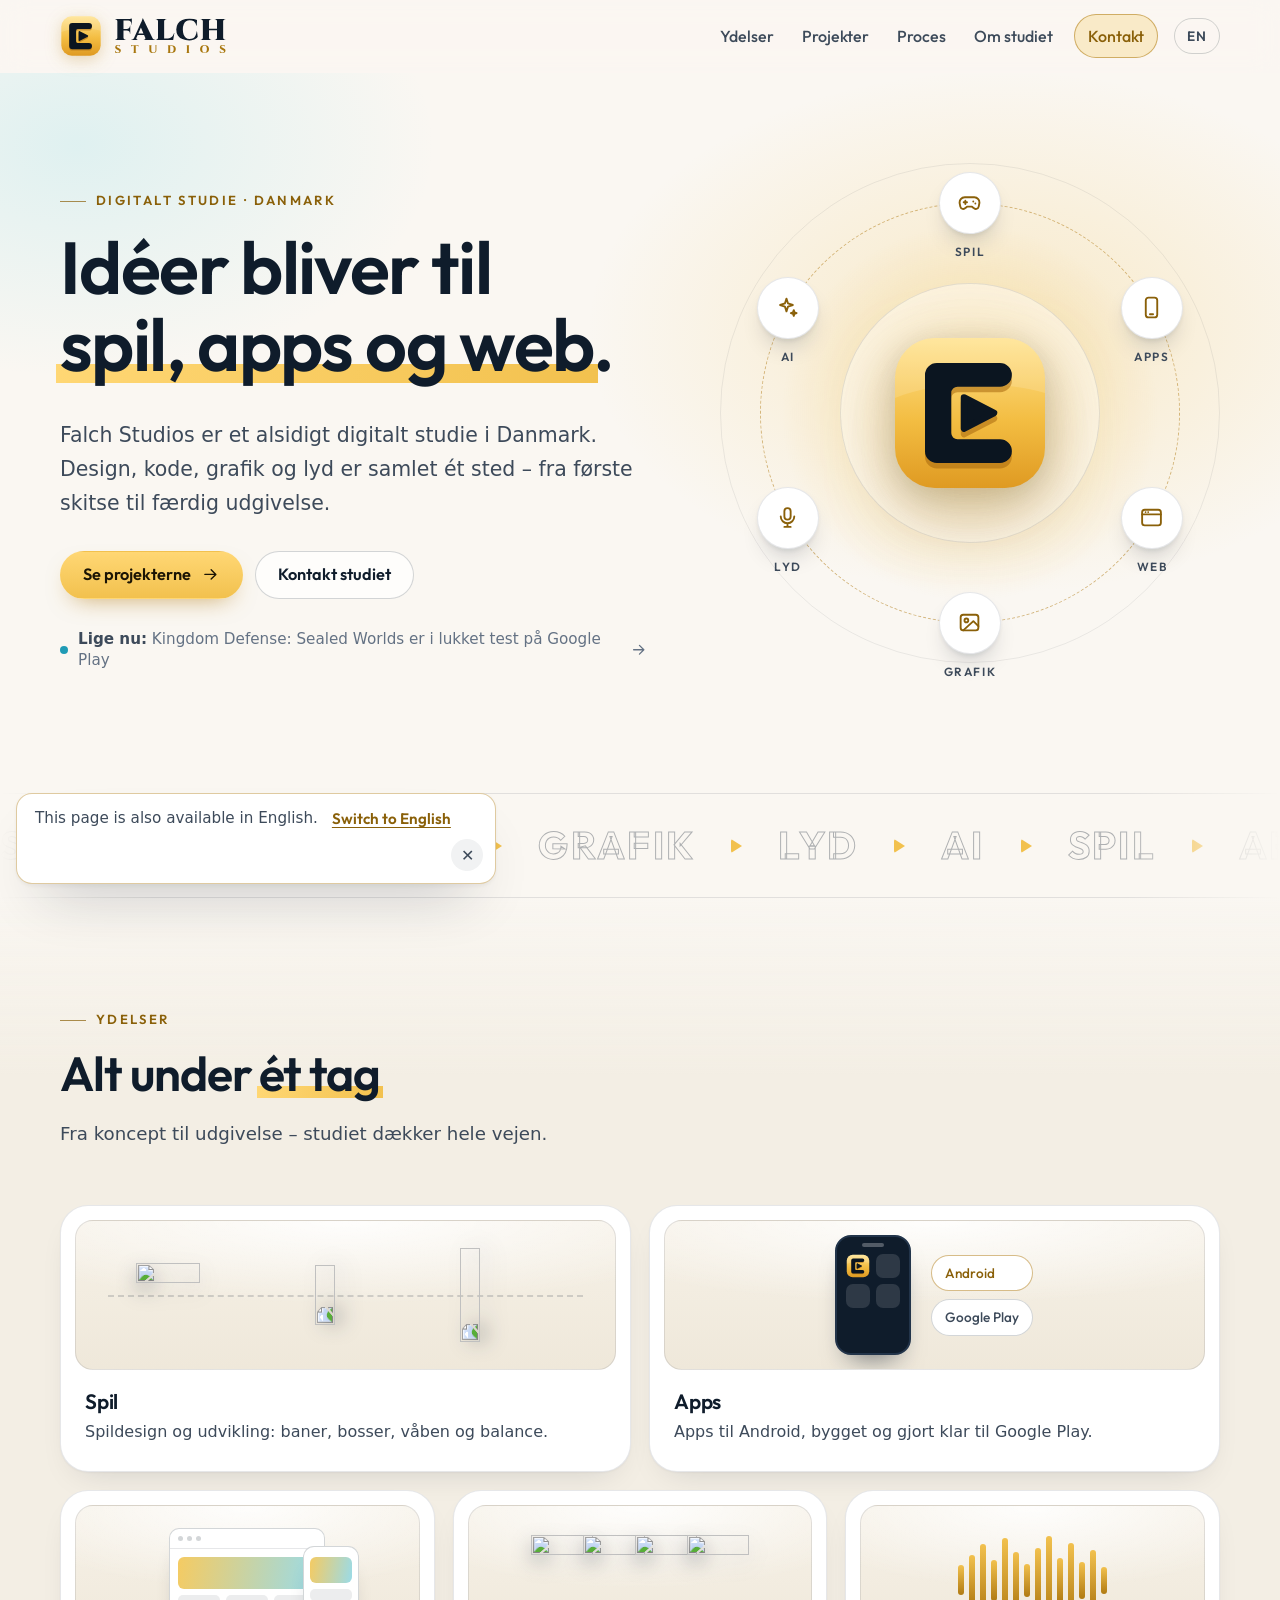
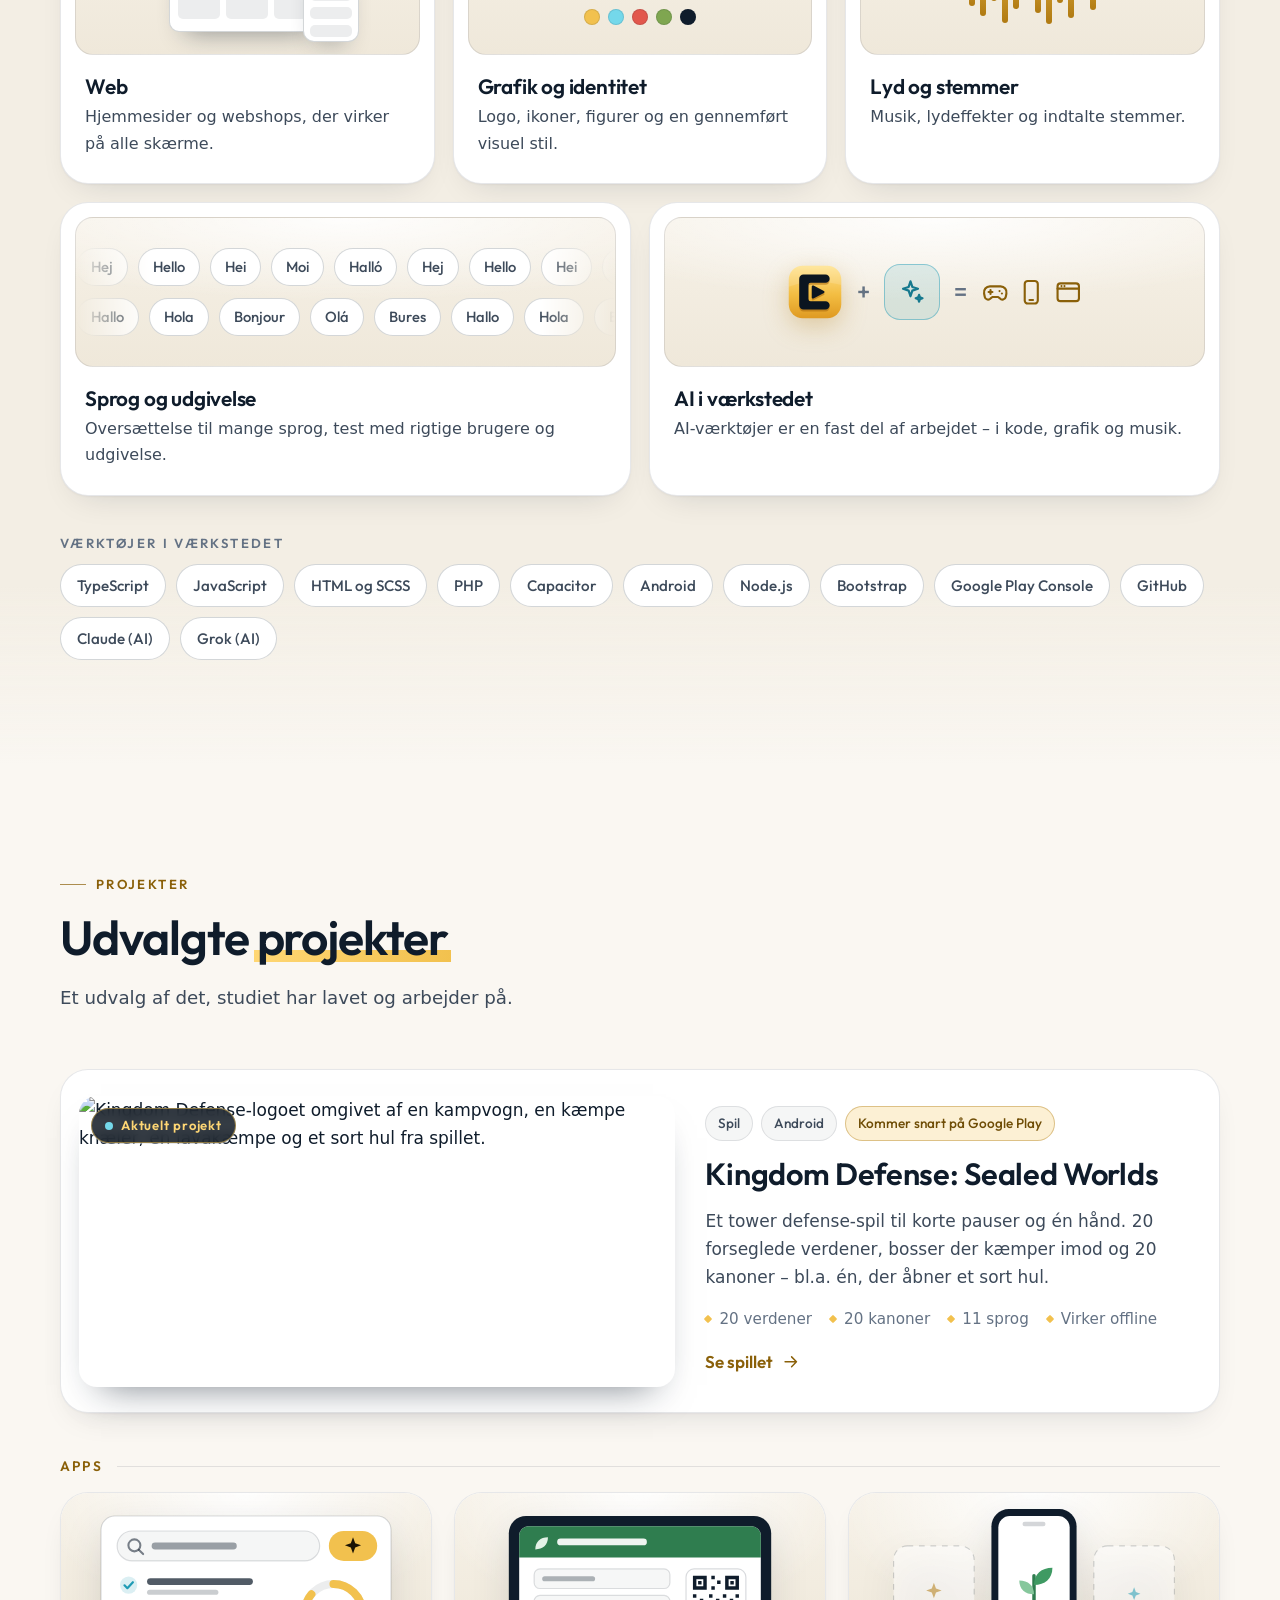
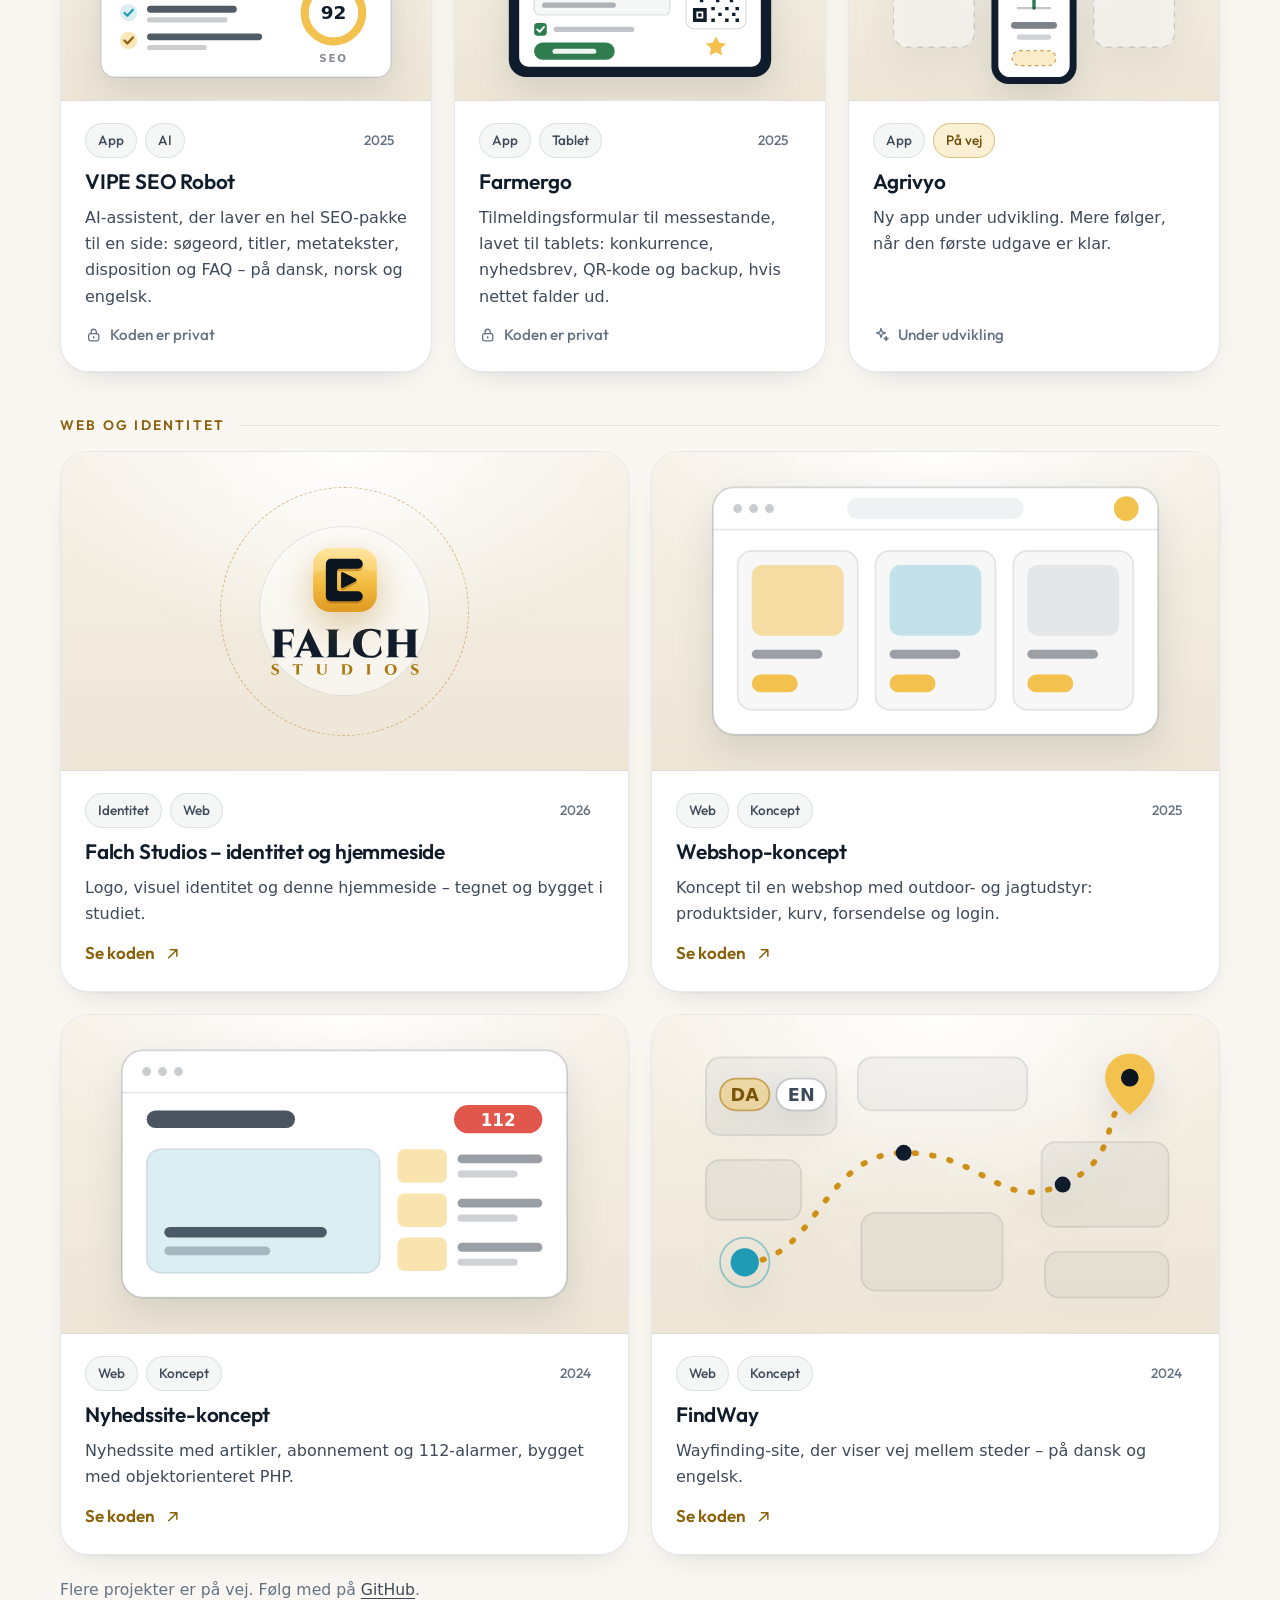
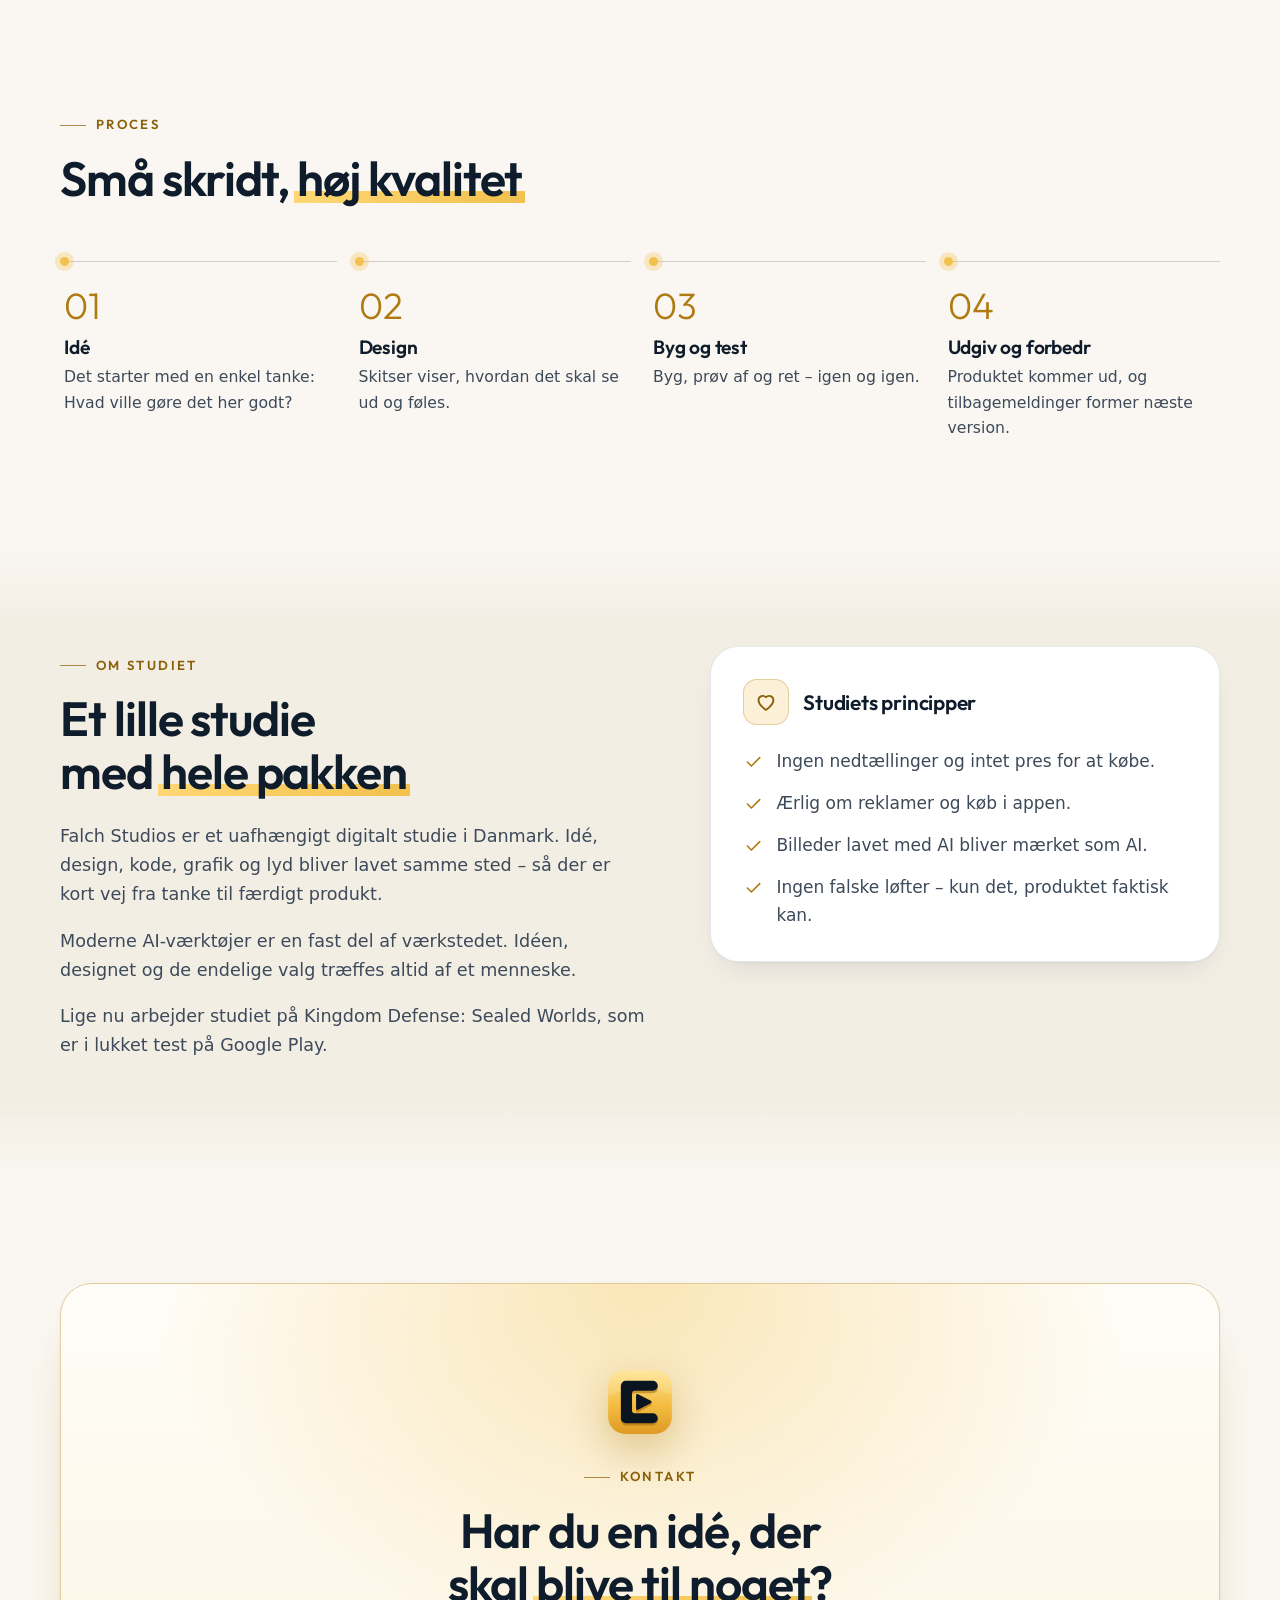
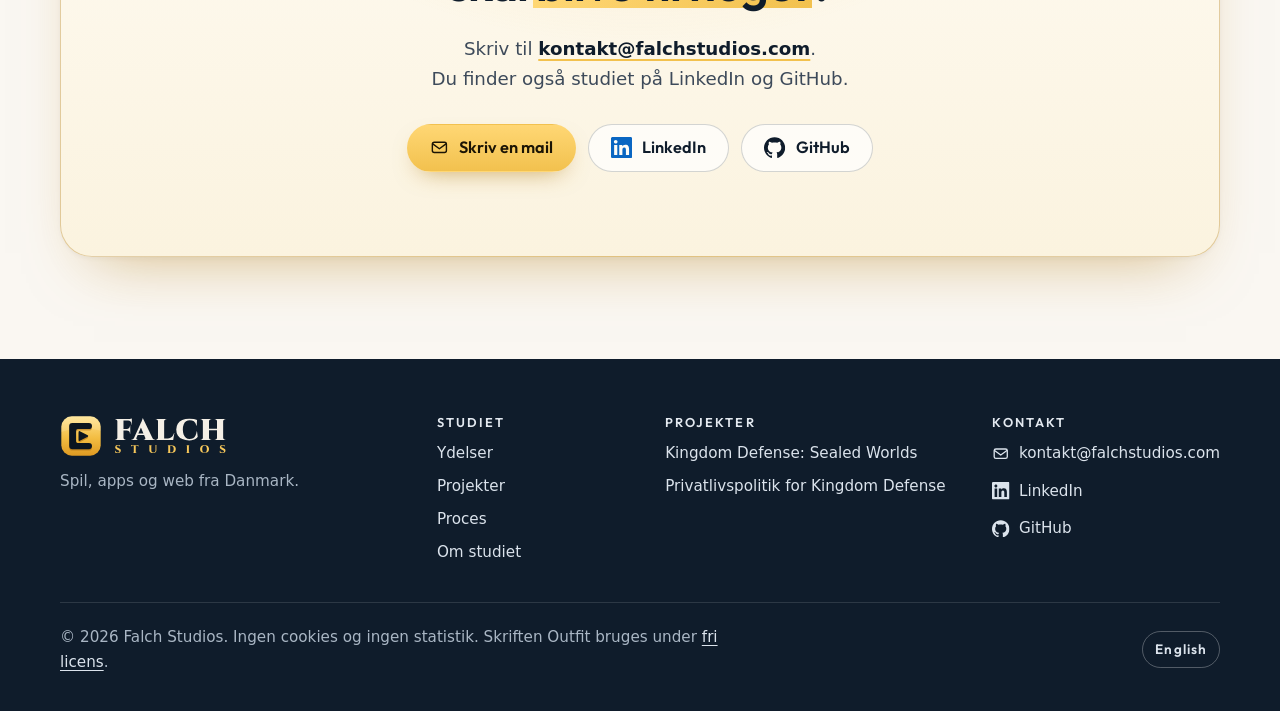
==== commit ccd56894: "Version 5: apps, LinkedIn- og GitHub-logo, links i ny fane - Projekter er delt i "Apps" og "Web og i" ====
--- a/index.html
+++ b/index.html
@@ -58,6 +58,9 @@
     <symbol id="i-code" viewBox="0 0 24 24"><path d="M8.5 7.5L4 12l4.5 4.5M15.5 7.5L20 12l-4.5 4.5M13.5 5l-3 14"/></symbol>
     <symbol id="i-chat" viewBox="0 0 24 24"><path d="M5 5.5h14A1.5 1.5 0 0 1 20.5 7v8a1.5 1.5 0 0 1-1.5 1.5h-7.5L7 20v-3.5H5A1.5 1.5 0 0 1 3.500 15V7A1.5 1.5 0 0 1 5 5.5z"/></symbol>
     <symbol id="i-mail" viewBox="0 0 24 24"><rect x="3" y="5.5" width="18" height="13" rx="2.5"/><path d="M3.5 7.5l8.5 6.2 8.5-6.2"/></symbol>
+    <symbol id="i-lock" viewBox="0 0 24 24"><rect x="5" y="10.5" width="14" height="10" rx="2.5"/><path d="M8.5 10.5V8a3.5 3.5 0 0 1 7 0v2.5M12 14.5v2"/></symbol>
+    <symbol id="i-linkedin" viewBox="0 0 24 24"><path d="M20.447 20.452h-3.554v-5.569c0-1.328-.027-3.037-1.852-3.037-1.853 0-2.136 1.445-2.136 2.939v5.667H9.351V9h3.414v1.561h.046c.477-.9 1.637-1.85 3.37-1.85 3.601 0 4.267 2.37 4.267 5.455v6.286zM5.337 7.433c-1.144 0-2.063-.926-2.063-2.065 0-1.138.92-2.063 2.063-2.063 1.14 0 2.064.925 2.064 2.063 0 1.139-.925 2.065-2.064 2.065zm1.782 13.019H3.555V9h3.564v11.452zM22.225 0H1.771C.792 0 0 .774 0 1.729v20.542C0 23.227.792 24 1.771 24h20.451C23.2 24 24 23.227 24 22.271V1.729C24 .774 23.2 0 22.222 0h.003z"/></symbol>
+    <symbol id="i-github" viewBox="0 0 24 24"><path d="M12 .297c-6.63 0-12 5.373-12 12 0 5.303 3.438 9.8 8.205 11.385.6.113.82-.258.82-.577 0-.285-.01-1.04-.015-2.04-3.338.724-4.042-1.61-4.042-1.61C4.422 18.07 3.633 17.7 3.633 17.7c-1.087-.744.084-.729.084-.729 1.205.084 1.838 1.236 1.838 1.236 1.07 1.835 2.809 1.305 3.495.998.108-.776.417-1.305.76-1.605-2.665-.3-5.466-1.332-5.466-5.93 0-1.31.465-2.38 1.235-3.22-.135-.303-.54-1.523.105-3.176 0 0 1.005-.322 3.3 1.23.96-.267 1.98-.399 3-.405 1.02.006 2.04.138 3 .405 2.28-1.552 3.285-1.23 3.285-1.23.645 1.653.24 2.873.12 3.176.765.84 1.23 1.91 1.23 3.22 0 4.61-2.805 5.625-5.475 5.92.42.36.81 1.096.81 2.22 0 1.606-.015 2.896-.015 3.286 0 .315.21.69.825.57C20.565 22.092 24 17.592 24 12.297c0-6.627-5.373-12-12-12"/></symbol>
   </svg>
 
   <header class="site-header">
@@ -230,7 +233,7 @@
         <div class="section-head reveal">
           <p class="eyebrow">Projekter</p>
           <h2 id="projekter-title">Udvalgte <em>projekter</em></h2>
-          <p>Hvert projekt har sin egen side eller et link til koden.</p>
+          <p>Et udvalg af det, studiet har lavet og arbejder på.</p>
         </div>
 
         <article class="project spot reveal" data-tilt>
@@ -256,6 +259,83 @@
           </div>
         </article>
 
+        <h3 class="work-title reveal">Apps</h3>
+        <ul class="work work--3" data-stagger>
+          <li class="work__card work__card--static spot reveal">
+            <div class="cover" aria-hidden="true">
+              <svg viewBox="0 0 320 180">
+                <rect x="34" y="20" width="252" height="140" rx="12" fill="#ffffff" stroke="rgba(15,28,43,.16)"/>
+                <rect x="48" y="33" width="176" height="26" rx="13" fill="rgba(15,28,43,.04)" stroke="rgba(15,28,43,.14)"/>
+                <circle cx="63" cy="45.500" r="5.200" fill="none" stroke="rgba(15,28,43,.55)" stroke-width="1.800"/><path d="M67 49.500l3.600 3.600" fill="none" stroke="rgba(15,28,43,.55)" stroke-width="1.800" stroke-linecap="round"/>
+                <rect x="78" y="43" width="74" height="6" rx="3" fill="rgba(15,28,43,.4)"/>
+                <rect x="232" y="33" width="42" height="26" rx="13" fill="#f2c14e"/><path d="M253 38.500l1.900 5.100 5.100 1.900-5.100 1.900-1.900 5.100-1.900-5.100-5.100-1.900 5.100-1.900z" fill="#1b1404"/>
+                <circle cx="58" cy="80" r="7.500" fill="rgba(31,155,181,.16)"/><path d="M54.400 80.200l2.500 2.500 4.800-5.200" fill="none" stroke="#1f9bb5" stroke-width="1.900" stroke-linecap="round" stroke-linejoin="round"/><rect x="74" y="74" width="92" height="6" rx="3" fill="rgba(15,28,43,.72)"/><rect x="74" y="84" width="62" height="4.500" rx="2.250" fill="rgba(15,28,43,.22)"/>
+                <circle cx="58" cy="104" r="7.500" fill="rgba(31,155,181,.16)"/><path d="M54.400 104.200l2.500 2.500 4.800-5.200" fill="none" stroke="#1f9bb5" stroke-width="1.900" stroke-linecap="round" stroke-linejoin="round"/><rect x="74" y="98" width="78" height="6" rx="3" fill="rgba(15,28,43,.72)"/><rect x="74" y="108" width="70" height="4.500" rx="2.250" fill="rgba(15,28,43,.22)"/>
+                <circle cx="58" cy="128" r="7.500" fill="rgba(242,193,78,.4)"/><path d="M54.400 128.200l2.500 2.500 4.800-5.200" fill="none" stroke="#8a6009" stroke-width="1.900" stroke-linecap="round" stroke-linejoin="round"/><rect x="74" y="122" width="100" height="6" rx="3" fill="rgba(15,28,43,.72)"/><rect x="74" y="132" width="52" height="4.500" rx="2.250" fill="rgba(15,28,43,.22)"/>
+                <circle cx="236" cy="104" r="25" fill="none" stroke="rgba(15,28,43,.08)" stroke-width="7"/><circle cx="236" cy="104" r="25" fill="none" stroke="#f2c14e" stroke-width="7" stroke-linecap="round" stroke-dasharray="135 157.100" transform="rotate(-90 236 104)"/>
+                <text x="236" y="109.500" text-anchor="middle" font-family="Segoe UI, system-ui, sans-serif" font-size="16" font-weight="700" fill="#0f1c2b">92</text>
+                <text x="236" y="147" text-anchor="middle" font-family="Segoe UI, system-ui, sans-serif" font-size="9" font-weight="700" letter-spacing="1.500" fill="rgba(15,28,43,.5)">SEO</text>
+              </svg>
+            </div>
+            <div class="work__body">
+              <ul class="tags"><li class="tag">App</li><li class="tag">AI</li><li class="tag tag--year">2025</li></ul>
+              <h4>VIPE SEO Robot</h4>
+              <p>AI-assistent, der laver en hel SEO-pakke til en side: søgeord, titler, metatekster, disposition og FAQ – på dansk, norsk og engelsk.</p>
+              <span class="work__lock"><svg class="i" aria-hidden="true"><use href="#i-lock"/></svg> Koden er privat</span>
+            </div>
+          </li>
+          <li class="work__card work__card--static spot reveal">
+            <div class="cover" aria-hidden="true">
+              <svg viewBox="0 0 320 180">
+                <rect x="46" y="20" width="228" height="140" rx="15" fill="#0f1c2b"/>
+                <rect x="55" y="29" width="210" height="122" rx="8" fill="#ffffff"/>
+                <path d="M55 37a8 8 0 0 1 8-8h194a8 8 0 0 1 8 8v19H55z" fill="#2f7d4f"/>
+                <path d="M69 49c0-6.600 4.400-10.500 11-10.500 0 6.600-4.400 10.500-11 10.500z" fill="#e3f2e7"/><rect x="88" y="39.500" width="78" height="6" rx="3" fill="rgba(255,255,255,.92)"/>
+                <rect x="68" y="66" width="118" height="17" rx="5" fill="rgba(15,28,43,.035)" stroke="rgba(15,28,43,.14)"/><rect x="75" y="72.250" width="46" height="4.500" rx="2.250" fill="rgba(15,28,43,.32)"/>
+                <rect x="68" y="89" width="118" height="17" rx="5" fill="rgba(15,28,43,.035)" stroke="rgba(15,28,43,.14)"/><rect x="75" y="95.250" width="64" height="4.500" rx="2.250" fill="rgba(15,28,43,.32)"/>
+                <rect x="68" y="113" width="11" height="11" rx="3" fill="#2f7d4f"/><path d="M70.700 118.600l2.100 2.100 3.800-4.300" fill="none" stroke="#ffffff" stroke-width="1.600" stroke-linecap="round" stroke-linejoin="round"/><rect x="85" y="116.250" width="70" height="4.500" rx="2.250" fill="rgba(15,28,43,.26)"/>
+                <rect x="68" y="130" width="70" height="15" rx="7.500" fill="#2f7d4f"/><rect x="84" y="135.250" width="38" height="4.500" rx="2.250" fill="rgba(255,255,255,.92)"/>
+                <rect x="200" y="66" width="52" height="52" rx="7" fill="#ffffff" stroke="rgba(15,28,43,.16)"/>
+                <g fill="#0f1c2b"><path fill-rule="evenodd" d="M206 72h12v12h-12zM209 75v6h6v-6zM234 72h12v12h-12zM237 75v6h6v-6zM206 100h12v12h-12zM209 103v6h6v-6z"/><path d="M210.500 76.500h3v3h-3zM238.500 76.500h3v3h-3zM210.500 104.500h3v3h-3zM222 72h3v3h-3zM227 76h3v3h-3zM222 81h3v3h-3zM206 88h3v3h-3zM212 92h3v3h-3zM220 88h3v3h-3zM226 92h3v3h-3zM232 88h3v3h-3zM238 92h3v3h-3zM243 88h3v3h-3zM222 99h3v3h-3zM228 104h3v3h-3zM234 99h3v3h-3zM240 104h3v3h-3zM222 109h3v3h-3zM234 109h3v3h-3zM243 99h3v3h-3zM243 109h3v3h-3z"/></g>
+                <path d="M226 124.500l2.700 5.500 6 .900-4.400 4.200 1.100 6-5.400-2.800-5.400 2.800 1.100-6-4.400-4.200 6-.900z" fill="#f2c14e"/>
+              </svg>
+            </div>
+            <div class="work__body">
+              <ul class="tags"><li class="tag">App</li><li class="tag">Tablet</li><li class="tag tag--year">2025</li></ul>
+              <h4>Farmergo</h4>
+              <p>Tilmeldingsformular til messestande, lavet til tablets: konkurrence, nyhedsbrev, QR-kode og backup, hvis nettet falder ud.</p>
+              <span class="work__lock"><svg class="i" aria-hidden="true"><use href="#i-lock"/></svg> Koden er privat</span>
+            </div>
+          </li>
+          <li class="work__card work__card--static spot reveal">
+            <div class="cover" aria-hidden="true">
+              <svg viewBox="0 0 320 180">
+                <rect x="38" y="46" width="70" height="88" rx="12" fill="rgba(255,255,255,.5)" stroke="rgba(15,28,43,.18)" stroke-dasharray="5 5"/>
+                <rect x="212" y="46" width="70" height="88" rx="12" fill="rgba(255,255,255,.5)" stroke="rgba(15,28,43,.18)" stroke-dasharray="5 5"/>
+                <rect x="123" y="14" width="74" height="152" rx="15" fill="#0f1c2b"/>
+                <rect x="129" y="20" width="62" height="140" rx="10" fill="#ffffff"/>
+                <rect x="150" y="25" width="20" height="4" rx="2" fill="rgba(15,28,43,.18)"/>
+                <path d="M160 100V72" fill="none" stroke="#2f7d4f" stroke-width="3" stroke-linecap="round"/>
+                <path d="M160 80c0-9.500 6.400-15 16-15 0 9.500-6.400 15-16 15z" fill="#3f9a63"/>
+                <path d="M160 88c0-7.600-5.100-12-12.800-12 0 7.600 5.100 12 12.800 12z" fill="#86c79c"/>
+                <path d="M146 100h28" fill="none" stroke="rgba(15,28,43,.25)" stroke-width="2" stroke-linecap="round"/>
+                <rect x="140" y="112" width="40" height="6" rx="3" fill="rgba(15,28,43,.55)"/>
+                <rect x="145" y="123" width="30" height="4.500" rx="2.250" fill="rgba(15,28,43,.2)"/>
+                <rect x="141" y="137" width="38" height="13" rx="6.500" fill="rgba(242,193,78,.3)" stroke="rgba(176,122,18,.7)" stroke-dasharray="3 3"/>
+                <path d="M73 78l1.800 4.900 4.900 1.800-4.900 1.800-1.800 4.900-1.800-4.900-4.900-1.800 4.900-1.800z" fill="rgba(176,122,18,.55)"/>
+                <path d="M247 82l1.500 4 4 1.500-4 1.500-1.500 4-1.500-4-4-1.500 4-1.500z" fill="rgba(31,155,181,.55)"/>
+              </svg>
+            </div>
+            <div class="work__body">
+              <ul class="tags"><li class="tag">App</li><li class="tag tag--gold">På vej</li></ul>
+              <h4>Agrivyo</h4>
+              <p>Ny app under udvikling. Mere følger, når den første udgave er klar.</p>
+              <span class="work__lock"><svg class="i" aria-hidden="true"><use href="#i-sparkles"/></svg> Under udvikling</span>
+            </div>
+          </li>
+        </ul>
+
+        <h3 class="work-title reveal">Web og identitet</h3>
         <ul class="work" data-stagger>
           <li class="work__card spot reveal">
             <div class="cover" aria-hidden="true">
@@ -267,7 +347,7 @@
             </div>
             <div class="work__body">
               <ul class="tags"><li class="tag">Identitet</li><li class="tag">Web</li><li class="tag tag--year">2026</li></ul>
-              <h3><a class="stretched" href="https://github.com/KrygerDev/KrygerDev.github.io">Falch Studios – identitet og hjemmeside</a></h3>
+              <h4><a class="stretched" href="https://github.com/KrygerDev/falchstudios.com" target="_blank" rel="noopener">Falch Studios – identitet og hjemmeside</a></h4>
               <p>Logo, visuel identitet og denne hjemmeside – tegnet og bygget i studiet.</p>
               <span class="link-arrow" aria-hidden="true">Se koden <svg class="i"><use href="#i-out"/></svg></span>
             </div>
@@ -287,7 +367,7 @@
             </div>
             <div class="work__body">
               <ul class="tags"><li class="tag">Web</li><li class="tag">Koncept</li><li class="tag tag--year">2025</li></ul>
-              <h3><a class="stretched" href="https://github.com/KrygerDev/Grejfreak_produk">Webshop-koncept</a></h3>
+              <h4><a class="stretched" href="https://github.com/KrygerDev/Grejfreak_produk" target="_blank" rel="noopener">Webshop-koncept</a></h4>
               <p>Koncept til en webshop med outdoor- og jagtudstyr: produktsider, kurv, forsendelse og login.</p>
               <span class="link-arrow" aria-hidden="true">Se koden <svg class="i"><use href="#i-out"/></svg></span>
             </div>
@@ -309,7 +389,7 @@
             </div>
             <div class="work__body">
               <ul class="tags"><li class="tag">Web</li><li class="tag">Koncept</li><li class="tag tag--year">2024</li></ul>
-              <h3><a class="stretched" href="https://github.com/KrygerDev/News">Nyhedssite-koncept</a></h3>
+              <h4><a class="stretched" href="https://github.com/KrygerDev/News" target="_blank" rel="noopener">Nyhedssite-koncept</a></h4>
               <p>Nyhedssite med artikler, abonnement og 112-alarmer, bygget med objektorienteret PHP.</p>
               <span class="link-arrow" aria-hidden="true">Se koden <svg class="i"><use href="#i-out"/></svg></span>
             </div>
@@ -327,13 +407,13 @@
             </div>
             <div class="work__body">
               <ul class="tags"><li class="tag">Web</li><li class="tag">Koncept</li><li class="tag tag--year">2024</li></ul>
-              <h3><a class="stretched" href="https://github.com/KrygerDev/FindWay">FindWay</a></h3>
+              <h4><a class="stretched" href="https://github.com/KrygerDev/FindWay" target="_blank" rel="noopener">FindWay</a></h4>
               <p>Wayfinding-site, der viser vej mellem steder – på dansk og engelsk.</p>
               <span class="link-arrow" aria-hidden="true">Se koden <svg class="i"><use href="#i-out"/></svg></span>
             </div>
           </li>
         </ul>
-        <p class="work-note reveal">Flere projekter er på vej. Følg med på <a href="https://github.com/KrygerDev" rel="me">GitHub</a>.</p>
+        <p class="work-note reveal">Flere projekter er på vej. Følg med på <a href="https://github.com/KrygerDev" target="_blank" rel="me noopener">GitHub</a>.</p>
       </div>
     </section>
 
@@ -394,8 +474,8 @@
           <p>Skriv til <a class="cta__mail" href="mailto:kontakt@falchstudios.com">kontakt@falchstudios.com</a>. <span class="keep">Du finder også studiet på LinkedIn og GitHub.</span></p>
           <div class="actions">
             <a class="btn btn--primary" href="mailto:kontakt@falchstudios.com"><svg class="i" aria-hidden="true"><use href="#i-mail"/></svg> Skriv en mail</a>
-            <a class="btn btn--ghost" href="https://www.linkedin.com/in/emilkryger/" rel="me"><svg class="i" aria-hidden="true"><use href="#i-chat"/></svg> LinkedIn</a>
-            <a class="btn btn--ghost" href="https://github.com/KrygerDev" rel="me"><svg class="i" aria-hidden="true"><use href="#i-code"/></svg> GitHub</a>
+            <a class="btn btn--ghost" href="https://www.linkedin.com/in/emilkryger/" target="_blank" rel="me noopener"><svg class="i i--brand i--linkedin" aria-hidden="true"><use href="#i-linkedin"/></svg> LinkedIn<span class="sr-only"> (åbner i ny fane)</span></a>
+            <a class="btn btn--ghost" href="https://github.com/KrygerDev" target="_blank" rel="me noopener"><svg class="i i--brand" aria-hidden="true"><use href="#i-github"/></svg> GitHub<span class="sr-only"> (åbner i ny fane)</span></a>
           </div>
         </div>
       </div>
@@ -426,15 +506,15 @@
           <h2>Projekter</h2>
           <ul>
             <li><a href="kingdom-defense/">Kingdom Defense: Sealed Worlds</a></li>
-            <li><a href="https://krygerdev.github.io/kingdom-defense-privacy/">Privatlivspolitik for Kingdom Defense</a></li>
+            <li><a href="https://krygerdev.github.io/kingdom-defense-privacy/" target="_blank" rel="noopener">Privatlivspolitik for Kingdom Defense</a></li>
           </ul>
         </div>
         <div>
           <h2>Kontakt</h2>
           <ul>
-            <li><a href="mailto:kontakt@falchstudios.com">kontakt@falchstudios.com</a></li>
-            <li><a href="https://www.linkedin.com/in/emilkryger/" rel="me">LinkedIn</a></li>
-            <li><a href="https://github.com/KrygerDev" rel="me">GitHub</a></li>
+            <li><a class="with-icon" href="mailto:kontakt@falchstudios.com"><svg class="i" aria-hidden="true"><use href="#i-mail"/></svg> kontakt@falchstudios.com</a></li>
+            <li><a class="with-icon" href="https://www.linkedin.com/in/emilkryger/" target="_blank" rel="me noopener"><svg class="i i--brand" aria-hidden="true"><use href="#i-linkedin"/></svg> LinkedIn<span class="sr-only"> (åbner i ny fane)</span></a></li>
+            <li><a class="with-icon" href="https://github.com/KrygerDev" target="_blank" rel="me noopener"><svg class="i i--brand" aria-hidden="true"><use href="#i-github"/></svg> GitHub<span class="sr-only"> (åbner i ny fane)</span></a></li>
           </ul>
         </div>
       </div>
--- a/assets/css/style.css
+++ b/assets/css/style.css
@@ -873,7 +873,17 @@
 .cover__logo .logo-mark { width: 68px; height: 68px; filter: drop-shadow(0 12px 18px rgba(176, 122, 18, 0.38)); }
 .cover__logo .logo-word { width: 150px; height: 48px; color: var(--text); }
 .work__body { display: flex; flex: 1; flex-direction: column; gap: 12px; padding: 22px 24px 24px; }
-.work__body h3 { margin: 0; font-size: 1.3rem; }
+.work__body h3,
+.work__body h4 { margin: 0; font-family: var(--font-display); font-size: 1.3rem; font-weight: 600; line-height: 1.1; letter-spacing: -0.01em; text-wrap: balance; }
+/* Overskrift over en gruppe af kort (Apps, Web og identitet) */
+.work-title { display: flex; align-items: center; gap: 14px; margin: 46px 0 0; color: var(--gold-ink); font-size: 0.86rem; font-weight: 600; letter-spacing: 0.16em; text-transform: uppercase; }
+.work-title::after { content: ""; flex: 1; height: 1px; background: var(--line); }
+.work-title + .work { margin-top: 18px; }
+@media (min-width: 1000px) { .work--3 { grid-template-columns: repeat(3, minmax(0, 1fr)); } }
+/* Kort uden link (koden er privat): de løfter sig ikke, når man peger på dem */
+.work__card--static:hover { transform: none; border-color: var(--line); box-shadow: var(--shadow-1); }
+.work__card--static:hover .cover > svg { scale: 1; }
+.work__lock { display: inline-flex; align-items: center; gap: 8px; margin-top: auto; color: var(--muted); font-family: var(--font-display); font-size: 0.95rem; font-weight: 500; }
 .work__body p { margin: 0; color: var(--text-2); font-size: 1rem; }
 .work__card:hover .stretched { color: var(--gold-ink); }
 .work__card:hover .link-arrow .i { translate: 3px -3px; }
@@ -953,6 +963,10 @@
 .cta h2 { max-width: 15em; margin-inline: auto; }
 .cta p:not(.eyebrow) { max-width: 34em; margin-inline: auto; color: var(--text-2); font-size: 1.14rem; text-wrap: balance; }
 .cta .actions { justify-content: center; }
+/* Kendte logoer (LinkedIn og GitHub) er udfyldte, ikke stregtegninger */
+.i--brand { fill: currentColor; stroke: none; }
+.btn .i--brand { width: 1.3em; height: 1.3em; }
+.i--linkedin { color: #0a66c2; }
 /* Mail-adressen står som almindelig tekst, så den også kan kopieres */
 .cta__mail { color: var(--text); font-weight: 600; text-decoration: underline; text-decoration-color: var(--gold); text-decoration-thickness: 2px; text-underline-offset: 4px; overflow-wrap: anywhere; }
 .cta__mail:hover { color: var(--gold-ink); }
@@ -972,6 +986,7 @@
 @media (min-width: 600px) { .footer-grid { grid-template-columns: 1fr 1fr; } }
 @media (min-width: 980px) { .footer-grid { grid-template-columns: 1.4fr 0.8fr 1.2fr auto; } }
 .site-footer a[href^="mailto:"] { white-space: nowrap; }
+.site-footer .with-icon { display: inline-flex; align-items: center; gap: 9px; }
 .footer-grid .brand { margin-bottom: 12px; color: #f4efe6; }
 .site-footer .logo-mark { filter: none; }
 .site-footer h2 {
